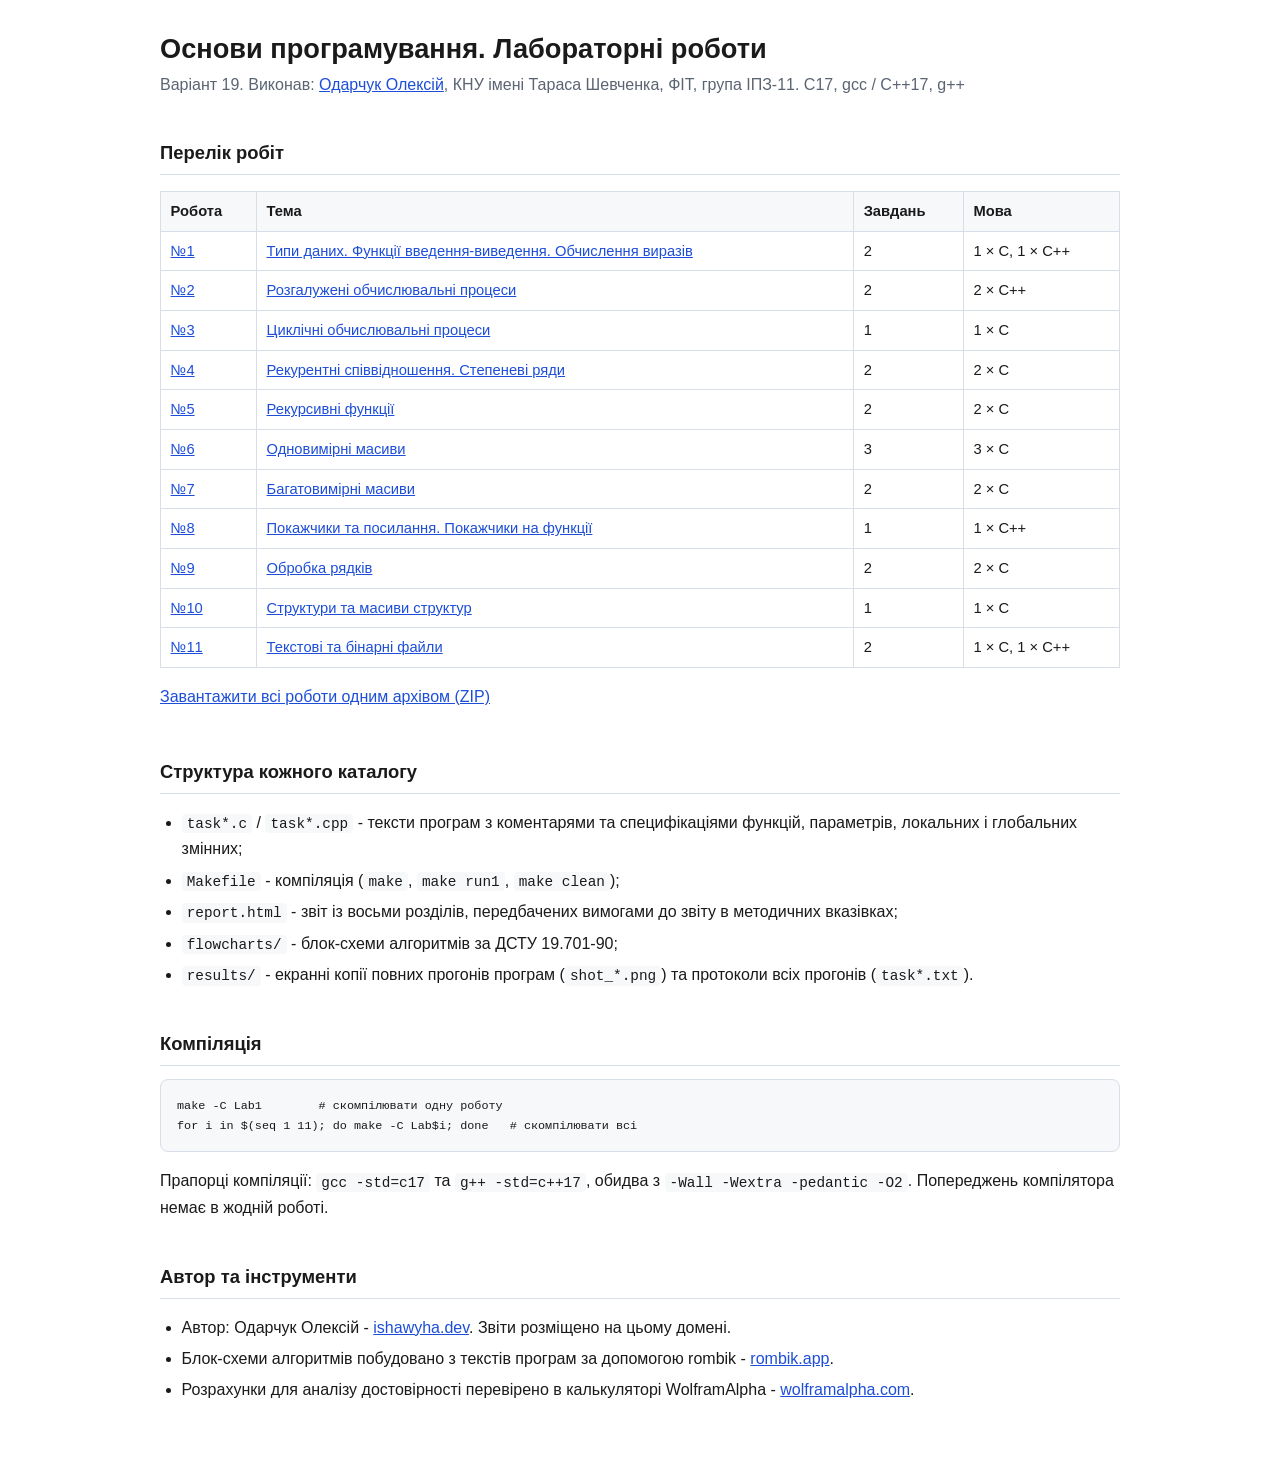
==== index.html @ c1be0959 "Лабораторні роботи з основ програмування. Варіант 19" ====
<!doctype html>
<html lang="uk">
  <head>
    <meta charset="utf-8" />
    <meta name="viewport" content="width=device-width,initial-scale=1" />
    <title>Основи програмування - лабораторні роботи</title>
    <link rel="stylesheet" href="report.css" />
  </head>

  <body>
    <main>
      <h1>Основи програмування. Лабораторні роботи</h1>
      <p class="sub">
        Варіант 19. Виконав: <a href="https://ishawyha.dev">Одарчук Олексій</a>, КНУ імені Тараса
        Шевченка, ФІТ, група ІПЗ-11. C17, gcc / C++17, g++
      </p>

      <h2>Перелік робіт</h2>
      <table>
        <thead>
          <tr>
            <th>Робота</th>
            <th>Тема</th>
            <th>Завдань</th>
            <th>Мова</th>
          </tr>
        </thead>
        <tbody>
          <tr>
            <td><a href="Lab1/report.html">№1</a></td>
            <td>
              <a href="Lab1/report.html"
                >Типи даних. Функції введення-виведення. Обчислення виразів</a
              >
            </td>
            <td>2</td>
            <td>1 × C, 1 × C++</td>
          </tr>
          <tr>
            <td><a href="Lab2/report.html">№2</a></td>
            <td><a href="Lab2/report.html">Розгалужені обчислювальні процеси</a></td>
            <td>2</td>
            <td>2 × C++</td>
          </tr>
          <tr>
            <td><a href="Lab3/report.html">№3</a></td>
            <td><a href="Lab3/report.html">Циклічні обчислювальні процеси</a></td>
            <td>1</td>
            <td>1 × C</td>
          </tr>
          <tr>
            <td><a href="Lab4/report.html">№4</a></td>
            <td><a href="Lab4/report.html">Рекурентні співвідношення. Степеневі ряди</a></td>
            <td>2</td>
            <td>2 × C</td>
          </tr>
          <tr>
            <td><a href="Lab5/report.html">№5</a></td>
            <td><a href="Lab5/report.html">Рекурсивні функції</a></td>
            <td>2</td>
            <td>2 × C</td>
          </tr>
          <tr>
            <td><a href="Lab6/report.html">№6</a></td>
            <td><a href="Lab6/report.html">Одновимірні масиви</a></td>
            <td>3</td>
            <td>3 × C</td>
          </tr>
          <tr>
            <td><a href="Lab7/report.html">№7</a></td>
            <td><a href="Lab7/report.html">Багатовимірні масиви</a></td>
            <td>2</td>
            <td>2 × C</td>
          </tr>
          <tr>
            <td><a href="Lab8/report.html">№8</a></td>
            <td><a href="Lab8/report.html">Покажчики та посилання. Покажчики на функції</a></td>
            <td>1</td>
            <td>1 × C++</td>
          </tr>
          <tr>
            <td><a href="Lab9/report.html">№9</a></td>
            <td><a href="Lab9/report.html">Обробка рядків</a></td>
            <td>2</td>
            <td>2 × C</td>
          </tr>
          <tr>
            <td><a href="Lab10/report.html">№10</a></td>
            <td><a href="Lab10/report.html">Структури та масиви структур</a></td>
            <td>1</td>
            <td>1 × C</td>
          </tr>
          <tr>
            <td><a href="Lab11/report.html">№11</a></td>
            <td><a href="Lab11/report.html">Текстові та бінарні файли</a></td>
            <td>2</td>
            <td>1 × C, 1 × C++</td>
          </tr>
        </tbody>
      </table>

      <p class="files">
        <a href="OP_Lab_Odarchuk_v19.zip">Завантажити всі роботи одним архівом (ZIP)</a>
      </p>

      <h2>Структура кожного каталогу</h2>
      <ul>
        <li>
          <code>task*.c</code> / <code>task*.cpp</code> - тексти програм з коментарями та
          специфікаціями функцій, параметрів, локальних і глобальних змінних;
        </li>
        <li>
          <code>Makefile</code> - компіляція (<code>make</code>, <code>make run1</code>,
          <code>make clean</code>);
        </li>
        <li>
          <code>report.html</code> - звіт із восьми розділів, передбачених вимогами до звіту в
          методичних вказівках;
        </li>
        <li><code>flowcharts/</code> - блок-схеми алгоритмів за ДСТУ 19.701-90;</li>
        <li>
          <code>results/</code> - екранні копії повних прогонів програм (<code>shot_*.png</code>) та
          протоколи всіх прогонів (<code>task*.txt</code>).
        </li>
      </ul>

      <h2>Компіляція</h2>
      <pre><code>make -C Lab1        # скомпілювати одну роботу
for i in $(seq 1 11); do make -C Lab$i; done   # скомпілювати всі</code></pre>
      <p>
        Прапорці компіляції: <code>gcc -std=c17</code> та <code>g++ -std=c++17</code>, обидва з
        <code>-Wall -Wextra -pedantic -O2</code>. Попереджень компілятора немає в жодній роботі.
      </p>

      <h2>Автор та інструменти</h2>
      <ul>
        <li>
          Автор: Одарчук Олексій - <a href="https://ishawyha.dev">ishawyha.dev</a>. Звіти розміщено
          на цьому домені.
        </li>
        <li>
          Блок-схеми алгоритмів побудовано з текстів програм за допомогою rombik -
          <a href="https://rombik.app">rombik.app</a>.
        </li>
        <li>
          Розрахунки для аналізу достовірності перевірено в калькуляторі WolframAlpha -
          <a href="https://www.wolframalpha.com">wolframalpha.com</a>.
        </li>
      </ul>
    </main>
  </body>
</html>
---- report.css ----
:root {
  --fg: #1a1a1a;
  --bg: #ffffff;
  --muted: #5b6472;
  --line: #d8dee7;
  --accent: #1d4ed8;
  --code: #f6f8fa;
}

* {
  box-sizing: border-box;
}

body {
  margin: 0;
  padding: 2rem 1.25rem 4rem;
  font:
    16px/1.65 -apple-system,
    "Segoe UI",
    Roboto,
    sans-serif;
  color: var(--fg);
  background: var(--bg);
}

main {
  max-width: 60rem;
  margin: 0 auto;
}

a {
  color: var(--accent);
}

h1 {
  margin: 0 0 0.35rem;
  font-size: 1.7rem;
  line-height: 1.25;
}

h2 {
  margin: 2.5rem 0 0.75rem;
  padding-bottom: 0.35rem;
  font-size: 1.15rem;
  border-bottom: 1px solid var(--line);
}

h3 {
  margin: 1.75rem 0 0.5rem;
  font-size: 1rem;
}

.sub {
  margin: 0 0 1.5rem;
  color: var(--muted);
}

.muted {
  color: var(--muted);
}

ul,
ol {
  padding-left: 1.35rem;
}

li {
  margin: 0.3rem 0;
}

nav.toc {
  margin: 1.5rem 0;
  padding: 1rem 1.25rem;
  background: var(--code);
  border: 1px solid var(--line);
  border-radius: 8px;
}

nav.toc ul {
  margin: 0;
  padding: 0;
  list-style: none;
}

nav.toc li {
  margin: 0.2rem 0;
}

code {
  padding: 0.12em 0.35em;
  font-family: ui-monospace, SFMono-Regular, Consolas, monospace;
  font-size: 0.9em;
  background: var(--code);
  border-radius: 4px;
}

pre {
  padding: 1rem;
  overflow-x: auto;
  font-size: 0.82rem;
  line-height: 1.5;
  background: var(--code);
  border: 1px solid var(--line);
  border-radius: 8px;
}

pre code {
  padding: 0;
  background: none;
}

pre.formula {
  margin: 1rem 0;
  padding: 0.7rem 1rem;
  font-size: 0.92rem;
  white-space: pre-wrap;
  border: 1px solid var(--line);
  border-left: 3px solid var(--accent);
  border-radius: 0 6px 6px 0;
}

figure {
  margin: 1.25rem 0;
}

figure img {
  max-width: 100%;
  background: #ffffff;
  border: 1px solid var(--line);
  border-radius: 8px;
}

figcaption {
  margin-top: 0.5rem;
  font-size: 0.87rem;
  color: var(--muted);
  text-align: center;
}

table {
  width: 100%;
  margin: 1rem 0;
  font-size: 0.92rem;
  border-collapse: collapse;
}

th,
td {
  padding: 0.45rem 0.6rem;
  text-align: left;
  vertical-align: top;
  border: 1px solid var(--line);
}

th {
  font-weight: 600;
  background: var(--code);
}

.files a {
  display: inline-block;
  margin: 0 0.8rem 0.4rem 0;
}

footer {
  margin-top: 3rem;
  padding-top: 1rem;
  font-size: 0.87rem;
  color: var(--muted);
  border-top: 1px solid var(--line);
}

@media print {
  body {
    padding: 0;
  }

  nav.toc,
  .files {
    display: none;
  }

  h2 {
    page-break-after: avoid;
  }

  figure,
  table,
  pre {
    page-break-inside: avoid;
  }
}

.code .hll {
  background-color: #ffffcc;
}
.code {
  background: #ffffff;
}
.code .c {
  color: #177500;
}
.code .err {
  color: #000;
}
.code .k {
  color: #a90d91;
}
.code .l {
  color: #1c01ce;
}
.code .n {
  color: #000;
}
.code .o {
  color: #000;
}
.code .ch {
  color: #177500;
}
.code .cm {
  color: #177500;
}
.code .cp {
  color: #633820;
}
.code .cpf {
  color: #177500;
}
.code .c1 {
  color: #177500;
}
.code .cs {
  color: #177500;
}
.code .kc {
  color: #a90d91;
}
.code .kd {
  color: #a90d91;
}
.code .kn {
  color: #a90d91;
}
.code .kp {
  color: #a90d91;
}
.code .kr {
  color: #a90d91;
}
.code .kt {
  color: #a90d91;
}
.code .ld {
  color: #1c01ce;
}
.code .m {
  color: #1c01ce;
}
.code .s {
  color: #c41a16;
}
.code .na {
  color: #836c28;
}
.code .nb {
  color: #a90d91;
}
.code .nc {
  color: #3f6e75;
}
.code .no {
  color: #000;
}
.code .nd {
  color: #000;
}
.code .ni {
  color: #000;
}
.code .ne {
  color: #000;
}
.code .nf {
  color: #000;
}
.code .nl {
  color: #000;
}
.code .nn {
  color: #000;
}
.code .nx {
  color: #000;
}
.code .py {
  color: #000;
}
.code .nt {
  color: #000;
}
.code .nv {
  color: #000;
}
.code .ow {
  color: #000;
}
.code .mb {
  color: #1c01ce;
}
.code .mf {
  color: #1c01ce;
}
.code .mh {
  color: #1c01ce;
}
.code .mi {
  color: #1c01ce;
}
.code .mo {
  color: #1c01ce;
}
.code .sa {
  color: #c41a16;
}
.code .sb {
  color: #c41a16;
}
.code .sc {
  color: #2300ce;
}
.code .dl {
  color: #c41a16;
}
.code .sd {
  color: #c41a16;
}
.code .s2 {
  color: #c41a16;
}
.code .se {
  color: #c41a16;
}
.code .sh {
  color: #c41a16;
}
.code .si {
  color: #c41a16;
}
.code .sx {
  color: #c41a16;
}
.code .sr {
  color: #c41a16;
}
.code .s1 {
  color: #c41a16;
}
.code .ss {
  color: #c41a16;
}
.code .bp {
  color: #5b269a;
}
.code .fm {
  color: #000;
}
.code .vc {
  color: #000;
}
.code .vg {
  color: #000;
}
.code .vi {
  color: #000;
}
.code .vm {
  color: #000;
}
.code .il {
  color: #1c01ce;
}
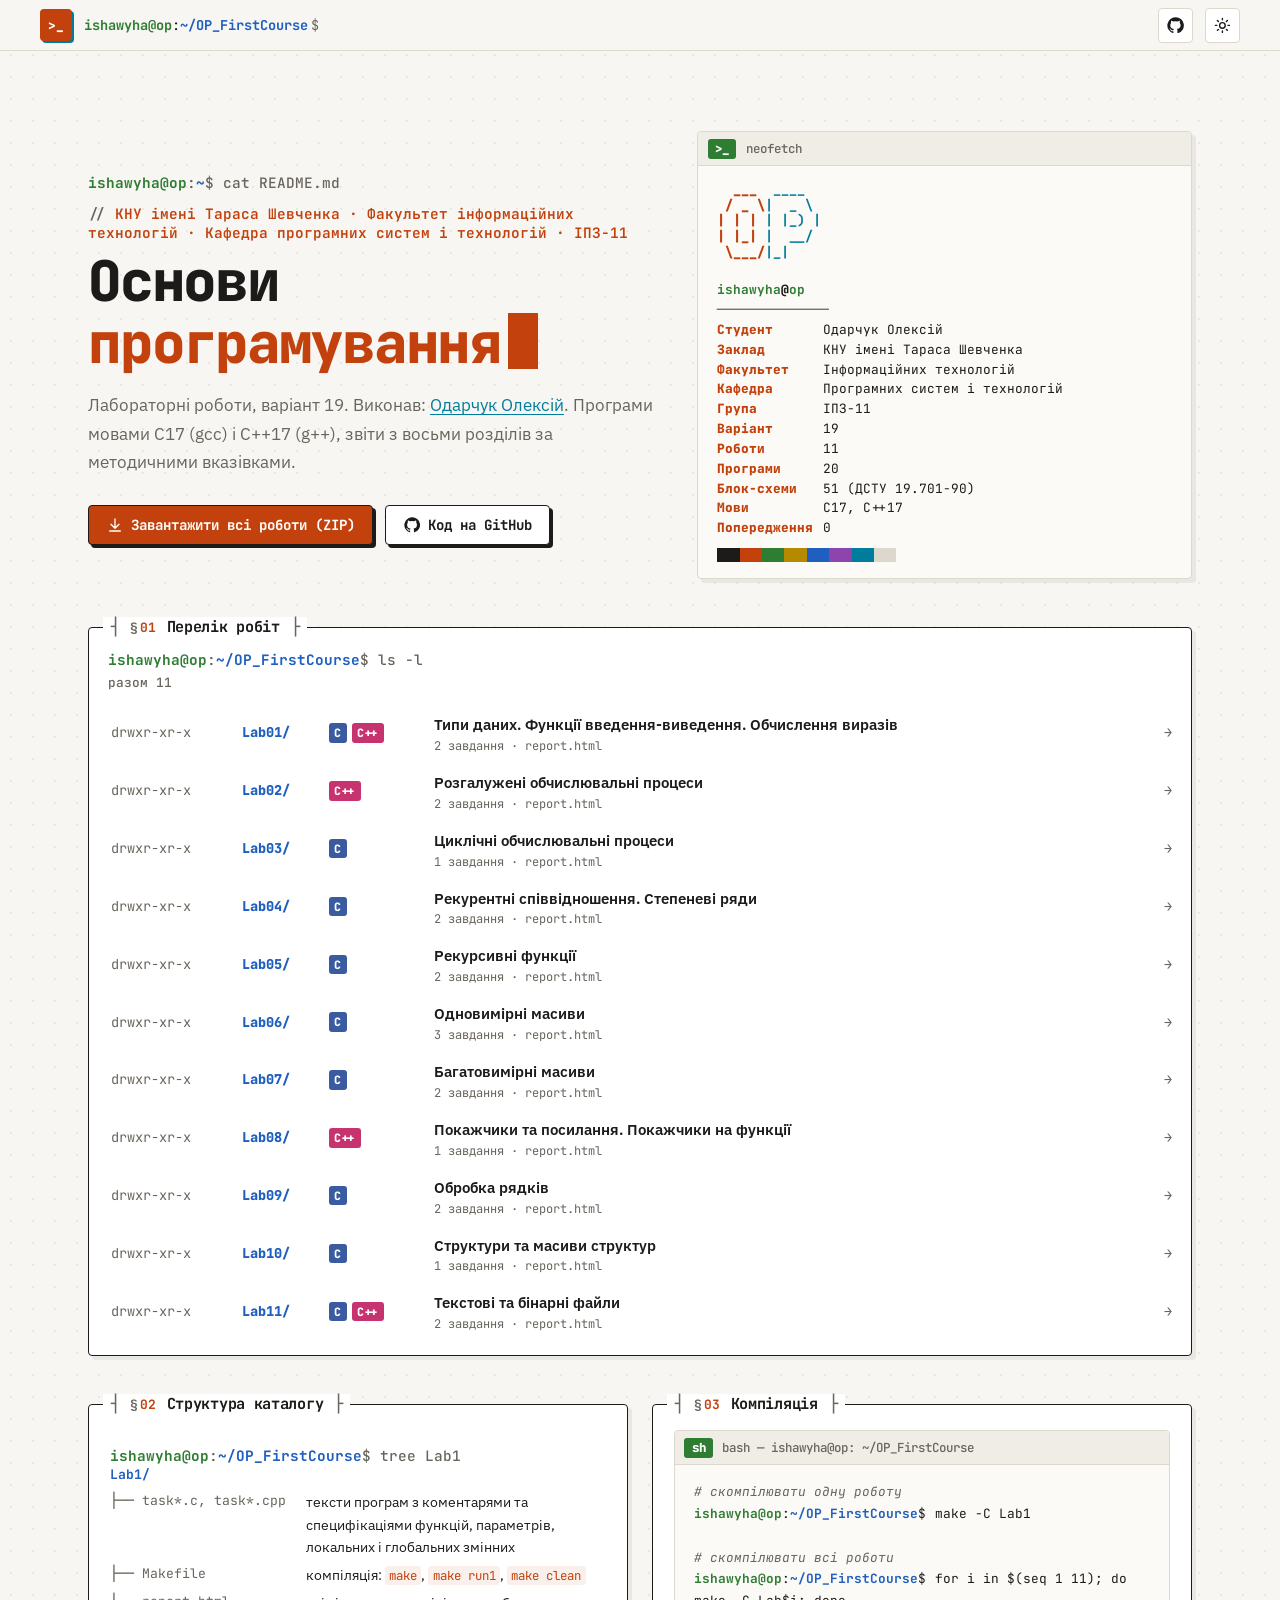
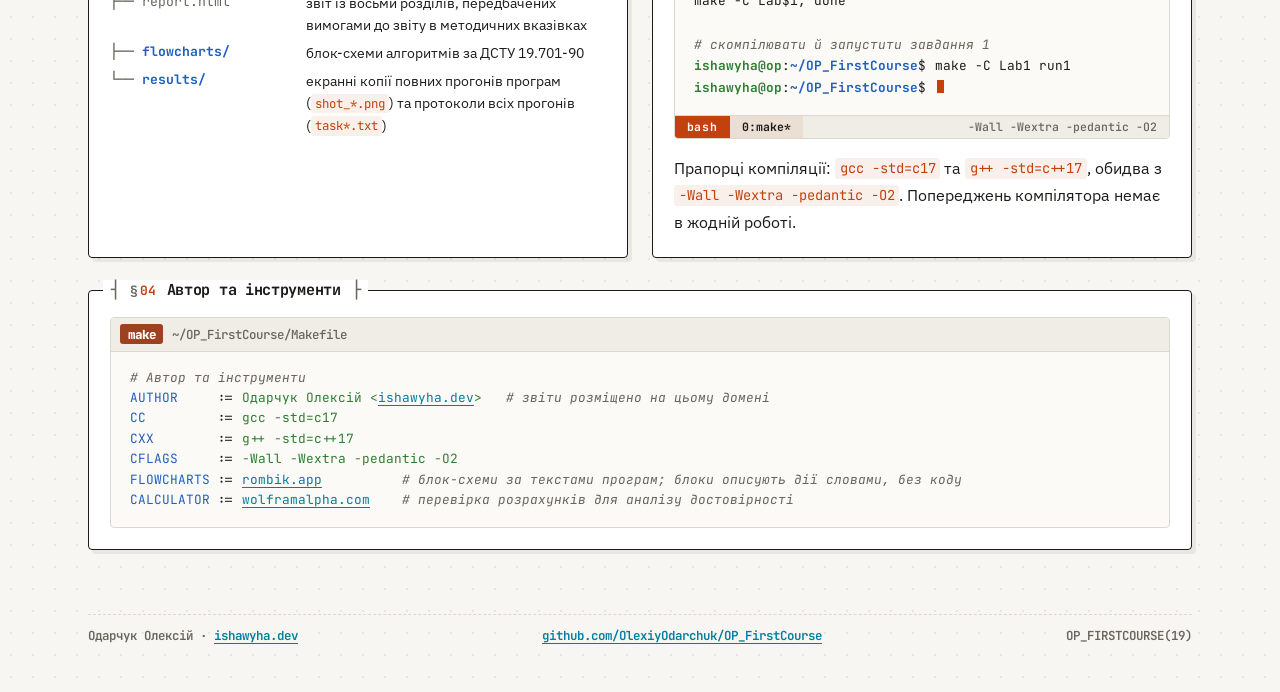
==== commit 3a1fc798: "Лабораторні роботи з основ програмування. Варіант 19" ====
--- a/index.html
+++ b/index.html
@@ -3,150 +3,706 @@
   <head>
     <meta charset="utf-8" />
     <meta name="viewport" content="width=device-width,initial-scale=1" />
+    <meta name="color-scheme" content="light" />
     <title>Основи програмування - лабораторні роботи</title>
+    <link
+      rel="icon"
+      href="data:image/svg+xml,%3Csvg xmlns='http://www.w3.org/2000/svg' viewBox='0 0 64 64'%3E%3Cdefs%3E%3ClinearGradient id='g' x1='0' y1='0' x2='1' y2='1'%3E%3Cstop offset='0' stop-color='%235b3df5'/%3E%3Cstop offset='1' stop-color='%230b9e8f'/%3E%3C/linearGradient%3E%3C/defs%3E%3Crect width='64' height='64' rx='16' fill='url(%23g)'/%3E%3Ctext x='32' y='41' font-family='monospace' font-size='24' font-weight='700' fill='white' text-anchor='middle'%3EC++%3C/text%3E%3C/svg%3E"
+    />
+    <link rel="preconnect" href="https://fonts.googleapis.com" />
+    <link rel="preconnect" href="https://fonts.gstatic.com" crossorigin />
+    <link
+      rel="stylesheet"
+      href="https://fonts.googleapis.com/css2?family=IBM+Plex+Sans:wght@400;500;600;700&amp;family=JetBrains+Mono:wght@400;500;600;700;800&amp;display=swap"
+    />
     <link rel="stylesheet" href="report.css" />
+    <script>
+      // Поведінка сторінок: тема, вкладки завдань, перелік функцій, збільшення
+      // рисунків, рядок стану, клавіші як у vim. Без сторонніх бібліотек.
+      (function () {
+        var root = document.documentElement;
+        var KEY = "op-theme";
+        try {
+          var saved = localStorage.getItem(KEY);
+          if (saved === "light" || saved === "dark") root.dataset.theme = saved;
+        } catch (e) {}
+
+        //типова тема світла; темна вмикається лише кнопкою
+        function isDark() {
+          return root.dataset.theme === "dark";
+        }
+
+        function switchTheme() {
+          var next = isDark() ? "light" : "dark";
+          root.dataset.theme = next;
+          try {
+            localStorage.setItem(KEY, next);
+          } catch (e) {}
+        }
+
+        function $all(sel, from) {
+          return Array.prototype.slice.call((from || document).querySelectorAll(sel));
+        }
+
+        document.addEventListener("DOMContentLoaded", function () {
+          var toggle = document.querySelector(".theme-toggle");
+          if (toggle) toggle.addEventListener("click", switchTheme);
+
+          // ---------- вкладки завдань: перемикаються разом у коді й прогонах ----------
+          var tabGroups = $all(".tabs");
+          function selectTask(n) {
+            tabGroups.forEach(function (group) {
+              var has = group.querySelector('[role="tab"][data-task="' + n + '"]');
+              if (!has) return;
+              $all('[role="tab"]', group).forEach(function (t) {
+                t.setAttribute("aria-selected", t.dataset.task === String(n) ? "true" : "false");
+              });
+              $all(".tabpanel", group).forEach(function (panel) {
+                panel.hidden = panel.dataset.task !== String(n);
+              });
+            });
+          }
+          if (tabGroups.length) {
+            var first = tabGroups[0].querySelector('[role="tab"]');
+            selectTask(first.dataset.task);
+            $all('.tabs [role="tab"]').forEach(function (t) {
+              t.addEventListener("click", function () {
+                selectTask(t.dataset.task);
+              });
+            });
+          }
+          function selectTabIndex(i) {
+            var tabs = tabGroups.length ? $all('[role="tab"]', tabGroups[0]) : [];
+            if (tabs[i]) selectTask(tabs[i].dataset.task);
+          }
+
+          // ---------- перелік функцій: перехід до рядка у вікні коду ----------
+          $all(".tags button[data-line]").forEach(function (btn) {
+            btn.addEventListener("click", function () {
+              var block = btn.closest(".codeblock");
+              var view = block.querySelector(".codeview");
+              var gutter = block.querySelector(".gutter");
+              var style = getComputedStyle(gutter);
+              var lh = parseFloat(style.lineHeight);
+              var top = parseFloat(style.paddingTop) + (Number(btn.dataset.line) - 1) * lh;
+              var mark = view.querySelector(".linehl");
+              if (!mark) {
+                mark = document.createElement("div");
+                mark.className = "linehl";
+                view.appendChild(mark);
+              }
+              mark.style.top = top + "px";
+              mark.style.height = lh + "px";
+              mark.classList.remove("flash");
+              void mark.offsetWidth;
+              mark.classList.add("flash");
+              view.scrollTo({ top: Math.max(0, top - 3 * lh), behavior: "smooth" });
+              block.scrollIntoView({ block: "nearest", behavior: "smooth" });
+            });
+          });
+
+          // ---------- протоколи ----------
+          // (розгортання робить сам елемент details)
+
+          // ---------- посилання на розділи ----------
+          $all("a.anchor").forEach(function (a) {
+            a.addEventListener("click", function () {
+              var url = location.href.split("#")[0] + a.hash;
+              if (navigator.clipboard) navigator.clipboard.writeText(url).catch(function () {});
+              a.classList.add("copied");
+              setTimeout(function () {
+                a.classList.remove("copied");
+              }, 1200);
+            });
+          });
+
+          // ---------- копіювання коду ----------
+          $all(".codeblock .copy").forEach(function (btn) {
+            btn.addEventListener("click", function () {
+              var text = btn.closest(".codeblock").querySelector("pre.src").innerText;
+              navigator.clipboard.writeText(text).then(function () {
+                btn.textContent = "Скопійовано";
+                setTimeout(function () {
+                  btn.textContent = "Копіювати";
+                }, 1600);
+              });
+            });
+          });
+
+          // ---------- друк ----------
+          $all(".print").forEach(function (b) {
+            b.addEventListener("click", function () {
+              window.print();
+            });
+          });
+
+          // ---------- збільшення рисунка: масштаб колесом, перетягування ----------
+          var box = document.createElement("div");
+          box.className = "lightbox";
+          box.hidden = true;
+          box.innerHTML =
+            '<div class="lb-bar"><span class="lb-name"></span>' +
+            '<button type="button" class="btn-sm" data-z="in">+</button>' +
+            '<button type="button" class="btn-sm" data-z="out">−</button>' +
+            '<button type="button" class="btn-sm" data-z="width">По ширині</button>' +
+            '<button type="button" class="btn-sm" data-z="whole">Цілком</button>' +
+            '<button type="button" class="btn-sm" data-z="one">1:1</button>' +
+            '<button type="button" class="btn-sm" data-z="close">Закрити</button></div>' +
+            '<div class="lb-stage"><img alt=""></div>';
+          document.body.appendChild(box);
+          var stage = box.querySelector(".lb-stage");
+          var big = box.querySelector("img");
+          var label = box.querySelector(".lb-name");
+          var view = { s: 1, x: 0, y: 0 };
+          function apply() {
+            big.style.transform =
+              "translate(" + view.x + "px," + view.y + "px) scale(" + view.s + ")";
+            label.textContent = Math.round(view.s * 100) + "%  " + (big.alt || "");
+          }
+          //whole = false: за шириною (текст високої схеми лишається читабельним);
+          //whole = true: схема вміщується цілком
+          function fit(whole) {
+            var w = stage.clientWidth - 32;
+            var h = stage.clientHeight - 32;
+            var nw = big.naturalWidth || 1;
+            var nh = big.naturalHeight || 1;
+            view.s = whole ? Math.min(1, w / nw, h / nh) : Math.min(1, w / nw);
+            view.x = (stage.clientWidth - nw * view.s) / 2;
+            view.y = Math.max(16, (stage.clientHeight - nh * view.s) / 2);
+            apply();
+          }
+          function zoomAt(factor, cx, cy) {
+            var s = Math.min(8, Math.max(0.05, view.s * factor));
+            view.x = cx - ((cx - view.x) * s) / view.s;
+            view.y = cy - ((cy - view.y) * s) / view.s;
+            view.s = s;
+            apply();
+          }
+          function openBox(img) {
+            big.src = img.currentSrc || img.src;
+            big.alt = img.alt;
+            box.hidden = false;
+            document.body.classList.add("noscroll");
+            if (big.complete && big.naturalWidth) fit(false);
+            else
+              big.onload = function () {
+                fit(false);
+              };
+          }
+          function closeBox() {
+            box.hidden = true;
+            document.body.classList.remove("noscroll");
+          }
+          $all("figure img").forEach(function (img) {
+            img.addEventListener("click", function () {
+              openBox(img);
+            });
+          });
+          box.querySelector(".lb-bar").addEventListener("click", function (e) {
+            var z = e.target.dataset && e.target.dataset.z;
+            var cx = stage.clientWidth / 2;
+            var cy = stage.clientHeight / 2;
+            if (z === "in") zoomAt(1.25, cx, cy);
+            else if (z === "out") zoomAt(0.8, cx, cy);
+            else if (z === "width") fit(false);
+            else if (z === "whole") fit(true);
+            else if (z === "one") zoomAt(1 / view.s, cx, cy);
+            else if (z === "close") closeBox();
+          });
+          stage.addEventListener(
+            "wheel",
+            function (e) {
+              e.preventDefault();
+              var r = stage.getBoundingClientRect();
+              //колесо миші та жест щипка змінюють масштаб, дотик двома пальцями гортає
+              var zoom = e.ctrlKey || e.metaKey || (e.deltaX === 0 && Math.abs(e.deltaY) >= 50);
+              if (zoom) {
+                zoomAt(e.deltaY < 0 ? 1.15 : 0.87, e.clientX - r.left, e.clientY - r.top);
+              } else {
+                view.x -= e.deltaX;
+                view.y -= e.deltaY;
+                apply();
+              }
+            },
+            { passive: false },
+          );
+          var drag = null;
+          stage.addEventListener("pointerdown", function (e) {
+            drag = { x: e.clientX, y: e.clientY, vx: view.x, vy: view.y, moved: false };
+            stage.setPointerCapture(e.pointerId);
+          });
+          stage.addEventListener("pointermove", function (e) {
+            if (!drag) return;
+            var dx = e.clientX - drag.x;
+            var dy = e.clientY - drag.y;
+            if (Math.abs(dx) + Math.abs(dy) > 3) drag.moved = true;
+            view.x = drag.vx + dx;
+            view.y = drag.vy + dy;
+            apply();
+          });
+          stage.addEventListener("pointerup", function (e) {
+            if (drag && !drag.moved && e.target === stage) closeBox();
+            drag = null;
+          });
+
+          // ---------- довідка про клавіші ----------
+          var help = document.querySelector(".helpbox");
+          function toggleHelp(show) {
+            if (!help) return;
+            help.hidden = show === undefined ? !help.hidden : !show;
+          }
+          if (help) {
+            help.addEventListener("click", function (e) {
+              if (e.target === help || e.target.classList.contains("close")) toggleHelp(false);
+            });
+          }
+
+          // ---------- рядок стану та активний пункт змісту ----------
+          var sections = $all("main section[id]");
+          var links = $all(".toc a");
+          var bar = document.querySelector(".progress span");
+          var vim = document.querySelector(".vimbar");
+          function current() {
+            var y = window.scrollY + window.innerHeight * 0.25;
+            var cur = sections[0];
+            sections.forEach(function (s) {
+              if (s.offsetTop <= y) cur = s;
+            });
+            return cur;
+          }
+          function update() {
+            var max = root.scrollHeight - root.clientHeight;
+            var part = max > 0 ? Math.min(1, root.scrollTop / max) : 0;
+            if (bar) bar.style.transform = "scaleX(" + part + ")";
+            var cur = current();
+            if (cur) {
+              links.forEach(function (a) {
+                a.classList.toggle("active", a.hash === "#" + cur.id);
+              });
+            }
+            if (vim) {
+              vim.querySelector(".pos").textContent =
+                part === 0 ? "Top" : part === 1 ? "Bot" : Math.round(part * 100) + "%";
+              if (cur && cur.dataset.title)
+                vim.querySelector(".where").textContent = cur.dataset.title;
+            }
+          }
+          window.addEventListener("scroll", update, { passive: true });
+          window.addEventListener("resize", update);
+          update();
+
+          function jump(dir) {
+            if (!sections.length) return;
+            var cur = current();
+            var i = sections.indexOf(cur);
+            var target = sections[Math.min(sections.length - 1, Math.max(0, i + dir))];
+            if (dir < 0 && window.scrollY > cur.offsetTop + 10) target = cur;
+            //зі вступу сторінки перший крок веде до першого розділу
+            if (dir > 0 && window.scrollY + 10 < sections[0].offsetTop) target = sections[0];
+            target.scrollIntoView({ behavior: "smooth" });
+          }
+
+          // ---------- клавіші ----------
+          var lastG = 0;
+          document.addEventListener("keydown", function (e) {
+            var tag = (e.target.tagName || "").toLowerCase();
+            if (e.ctrlKey || e.metaKey || e.altKey) return;
+            if (tag === "input" || tag === "textarea" || tag === "select") return;
+            var code = e.code;
+            if (code === "Escape") {
+              if (!box.hidden) closeBox();
+              toggleHelp(false);
+              return;
+            }
+            if (!box.hidden) {
+              if (code === "Equal" || code === "NumpadAdd")
+                zoomAt(1.25, stage.clientWidth / 2, stage.clientHeight / 2);
+              if (code === "Minus" || code === "NumpadSubtract")
+                zoomAt(0.8, stage.clientWidth / 2, stage.clientHeight / 2);
+              if (code === "Digit0") fit(true);
+              return;
+            }
+            if ((code === "Slash" && e.shiftKey) || e.key === "?") {
+              toggleHelp();
+            } else if (code === "KeyT") {
+              switchTheme();
+            } else if (code === "KeyJ") {
+              jump(1);
+            } else if (code === "KeyK") {
+              jump(-1);
+            } else if (code === "KeyP") {
+              window.print();
+            } else if (code === "KeyG" && e.shiftKey) {
+              window.scrollTo({ top: root.scrollHeight, behavior: "smooth" });
+            } else if (code === "KeyG") {
+              var now = Date.now();
+              if (now - lastG < 500) window.scrollTo({ top: 0, behavior: "smooth" });
+              lastG = now;
+            } else if (code === "BracketLeft" || code === "BracketRight") {
+              var link = document.querySelector(
+                code === "BracketLeft" ? 'a[rel="prev"]' : 'a[rel="next"]',
+              );
+              if (link) location.href = link.href;
+            } else if (/^Digit[1-9]$/.test(code)) {
+              selectTabIndex(Number(code.slice(5)) - 1);
+            } else {
+              return;
+            }
+            e.preventDefault();
+          });
+        });
+      })();
+    </script>
   </head>
 
   <body>
-    <main>
-      <h1>Основи програмування. Лабораторні роботи</h1>
-      <p class="sub">
-        Варіант 19. Виконав: <a href="https://ishawyha.dev">Одарчук Олексій</a>, КНУ імені Тараса
-        Шевченка, ФІТ, група ІПЗ-11. C17, gcc / C++17, g++
-      </p>
-
-      <h2>Перелік робіт</h2>
-      <table>
-        <thead>
-          <tr>
-            <th>Робота</th>
-            <th>Тема</th>
-            <th>Завдань</th>
-            <th>Мова</th>
-          </tr>
-        </thead>
-        <tbody>
-          <tr>
-            <td><a href="Lab1/report.html">№1</a></td>
-            <td>
+    <div class="progress"><span></span></div>
+    <header class="topbar">
+      <a class="brand" href="index.html" aria-label="На головну"><span class="logo">&gt;_</span></a>
+      <nav class="crumbs" aria-label="Шлях">
+        <span class="host">ishawyha@op</span>:<a href="index.html">~/OP_FirstCourse</a
+        ><span class="ps">$</span>
+      </nav>
+      <span class="spacer"></span>
+      <a
+        class="icon-btn"
+        href="https://github.com/OlexiyOdarchuk/OP_FirstCourse"
+        title="Код на GitHub"
+        aria-label="Код на GitHub"
+        ><svg viewBox="0 0 24 24" fill="currentColor" aria-hidden="true">
+          <path
+            d="M12 .5a11.5 11.5 0 0 0-3.64 22.41c.58.1.79-.25.79-.56v-2c-3.2.7-3.88-1.37-3.88-1.37-.52-1.33-1.28-1.69-1.28-1.69-1.05-.72.08-.7.08-.7 1.16.08 1.77 1.19 1.77 1.19 1.03 1.77 2.7 1.26 3.36.96.1-.75.4-1.26.73-1.55-2.55-.29-5.24-1.28-5.24-5.68 0-1.25.45-2.28 1.19-3.08-.12-.29-.52-1.46.11-3.05 0 0 .97-.31 3.17 1.18a11 11 0 0 1 5.77 0c2.2-1.49 3.17-1.18 3.17-1.18.63 1.59.23 2.76.11 3.05.74.8 1.19 1.83 1.19 3.08 0 4.41-2.69 5.39-5.25 5.67.41.36.78 1.06.78 2.14v3.17c0 .31.21.67.8.56A11.5 11.5 0 0 0 12 .5z"
+          /></svg
+      ></a>
+      <button
+        class="icon-btn theme-toggle"
+        type="button"
+        title="Змінити тему (T)"
+        aria-label="Змінити тему"
+      >
+        <svg
+          class="sun"
+          viewBox="0 0 24 24"
+          fill="none"
+          stroke="currentColor"
+          stroke-width="2"
+          stroke-linecap="round"
+          aria-hidden="true"
+        >
+          <circle cx="12" cy="12" r="4" />
+          <path
+            d="M12 2v2M12 20v2M4.9 4.9l1.4 1.4M17.7 17.7l1.4 1.4M2 12h2M20 12h2M4.9 19.1l1.4-1.4M17.7 6.3l1.4-1.4"
+          /></svg
+        ><svg
+          class="moon"
+          viewBox="0 0 24 24"
+          fill="none"
+          stroke="currentColor"
+          stroke-width="2"
+          stroke-linecap="round"
+          stroke-linejoin="round"
+          aria-hidden="true"
+        >
+          <path d="M21 12.8A9 9 0 1 1 11.2 3a7 7 0 0 0 9.8 9.8z" />
+        </svg>
+      </button>
+    </header>
+
+    <div class="wrap">
+      <main>
+        <header class="hero hero-grid">
+          <div>
+            <p class="prompt">
+              <span class="pu">ishawyha@op</span>:<span class="pd">~</span
+              ><span class="ps">$</span> cat README.md
+            </p>
+            <p class="eyebrow">
+              КНУ імені Тараса Шевченка · Факультет інформаційних технологій · Кафедра програмних
+              систем і технологій · ІПЗ-11
+            </p>
+            <h1>Основи <span class="hl">програмування</span><span class="cursor"></span></h1>
+            <p class="sub">
+              Лабораторні роботи, варіант 19. Виконав:
+              <a href="https://ishawyha.dev">Одарчук Олексій</a>. Програми мовами C17 (gcc) і C++17
+              (g++), звіти з восьми розділів за методичними вказівками.
+            </p>
+            <div class="actions">
+              <a class="btn primary" href="OP_Lab_Odarchuk_v19.zip" download
+                ><svg
+                  viewBox="0 0 24 24"
+                  fill="none"
+                  stroke="currentColor"
+                  stroke-width="2"
+                  stroke-linecap="round"
+                  stroke-linejoin="round"
+                  aria-hidden="true"
+                >
+                  <path d="M12 3v12M6 11l6 6 6-6M4 21h16" /></svg
+                >Завантажити всі роботи (ZIP)</a
+              >
+              <a class="btn" href="https://github.com/OlexiyOdarchuk/OP_FirstCourse"
+                ><svg viewBox="0 0 24 24" fill="currentColor" aria-hidden="true">
+                  <path
+                    d="M12 .5a11.5 11.5 0 0 0-3.64 22.41c.58.1.79-.25.79-.56v-2c-3.2.7-3.88-1.37-3.88-1.37-.52-1.33-1.28-1.69-1.28-1.69-1.05-.72.08-.7.08-.7 1.16.08 1.77 1.19 1.77 1.19 1.03 1.77 2.7 1.26 3.36.96.1-.75.4-1.26.73-1.55-2.55-.29-5.24-1.28-5.24-5.68 0-1.25.45-2.28 1.19-3.08-.12-.29-.52-1.46.11-3.05 0 0 .97-.31 3.17 1.18a11 11 0 0 1 5.77 0c2.2-1.49 3.17-1.18 3.17-1.18.63 1.59.23 2.76.11 3.05.74.8 1.19 1.83 1.19 3.08 0 4.41-2.69 5.39-5.25 5.67.41.36.78 1.06.78 2.14v3.17c0 .31.21.67.8.56A11.5 11.5 0 0 0 12 .5z"
+                  /></svg
+                >Код на GitHub</a
+              >
+            </div>
+          </div>
+
+          <div class="window">
+            <div class="codebar">
+              <span class="lang lang-sh">&gt;_</span><span class="path">neofetch</span>
+            </div>
+            <div class="body fetch">
+              <pre class="art" aria-hidden="true">  ___  <b>____</b>
+ / _ \<b>|  _ \</b>
+| | | <b>| |_) |</b>
+| |_| <b>|  __/</b>
+ \___/<b>|_|</b></pre>
+              <div class="kv">
+                <span class="who"><span class="pu">ishawyha</span>@<span class="pu">op</span></span>
+                <span class="rule">──────────────</span>
+                <span class="k">Студент</span><span class="v">Одарчук Олексій</span>
+                <span class="k">Заклад</span><span class="v">КНУ імені Тараса Шевченка</span>
+                <span class="k">Факультет</span><span class="v">Інформаційних технологій</span>
+                <span class="k">Кафедра</span><span class="v">Програмних систем і технологій</span>
+                <span class="k">Група</span><span class="v">ІПЗ-11</span>
+                <span class="k">Варіант</span><span class="v">19</span> <span class="k">Роботи</span
+                ><span class="v">11</span> <span class="k">Програми</span><span class="v">20</span>
+                <span class="k">Блок-схеми</span><span class="v">51 (ДСТУ 19.701-90)</span>
+                <span class="k">Мови</span><span class="v">C17, C++17</span>
+                <span class="k">Попередження</span><span class="v">0</span>
+                <span class="colors" aria-hidden="true"
+                  ><i style="background: #1c1b1a"></i><i style="background: #c2410c"></i
+                  ><i style="background: #2f7d32"></i><i style="background: #b58900"></i
+                  ><i style="background: #1f5fbf"></i><i style="background: #8e44ad"></i
+                  ><i style="background: #007d9c"></i><i style="background: #dcd8cd"></i
+                ></span>
+              </div>
+            </div>
+          </div>
+        </header>
+
+        <section id="labs" class="tui labs">
+          <h2><span class="num">01</span>Перелік робіт</h2>
+          <p class="prompt">
+            <span class="pu">ishawyha@op</span>:<span class="pd">~/OP_FirstCourse</span
+            ><span class="ps">$</span> ls -l
+          </p>
+          <p class="prompt total">разом 11</p>
+          <ul class="ls">
+            <li>
               <a href="Lab1/report.html"
-                >Типи даних. Функції введення-виведення. Обчислення виразів</a
-              >
-            </td>
-            <td>2</td>
-            <td>1 × C, 1 × C++</td>
-          </tr>
-          <tr>
-            <td><a href="Lab2/report.html">№2</a></td>
-            <td><a href="Lab2/report.html">Розгалужені обчислювальні процеси</a></td>
-            <td>2</td>
-            <td>2 × C++</td>
-          </tr>
-          <tr>
-            <td><a href="Lab3/report.html">№3</a></td>
-            <td><a href="Lab3/report.html">Циклічні обчислювальні процеси</a></td>
-            <td>1</td>
-            <td>1 × C</td>
-          </tr>
-          <tr>
-            <td><a href="Lab4/report.html">№4</a></td>
-            <td><a href="Lab4/report.html">Рекурентні співвідношення. Степеневі ряди</a></td>
-            <td>2</td>
-            <td>2 × C</td>
-          </tr>
-          <tr>
-            <td><a href="Lab5/report.html">№5</a></td>
-            <td><a href="Lab5/report.html">Рекурсивні функції</a></td>
-            <td>2</td>
-            <td>2 × C</td>
-          </tr>
-          <tr>
-            <td><a href="Lab6/report.html">№6</a></td>
-            <td><a href="Lab6/report.html">Одновимірні масиви</a></td>
-            <td>3</td>
-            <td>3 × C</td>
-          </tr>
-          <tr>
-            <td><a href="Lab7/report.html">№7</a></td>
-            <td><a href="Lab7/report.html">Багатовимірні масиви</a></td>
-            <td>2</td>
-            <td>2 × C</td>
-          </tr>
-          <tr>
-            <td><a href="Lab8/report.html">№8</a></td>
-            <td><a href="Lab8/report.html">Покажчики та посилання. Покажчики на функції</a></td>
-            <td>1</td>
-            <td>1 × C++</td>
-          </tr>
-          <tr>
-            <td><a href="Lab9/report.html">№9</a></td>
-            <td><a href="Lab9/report.html">Обробка рядків</a></td>
-            <td>2</td>
-            <td>2 × C</td>
-          </tr>
-          <tr>
-            <td><a href="Lab10/report.html">№10</a></td>
-            <td><a href="Lab10/report.html">Структури та масиви структур</a></td>
-            <td>1</td>
-            <td>1 × C</td>
-          </tr>
-          <tr>
-            <td><a href="Lab11/report.html">№11</a></td>
-            <td><a href="Lab11/report.html">Текстові та бінарні файли</a></td>
-            <td>2</td>
-            <td>1 × C, 1 × C++</td>
-          </tr>
-        </tbody>
-      </table>
-
-      <p class="files">
-        <a href="OP_Lab_Odarchuk_v19.zip">Завантажити всі роботи одним архівом (ZIP)</a>
-      </p>
-
-      <h2>Структура кожного каталогу</h2>
-      <ul>
-        <li>
-          <code>task*.c</code> / <code>task*.cpp</code> - тексти програм з коментарями та
-          специфікаціями функцій, параметрів, локальних і глобальних змінних;
-        </li>
-        <li>
-          <code>Makefile</code> - компіляція (<code>make</code>, <code>make run1</code>,
-          <code>make clean</code>);
-        </li>
-        <li>
-          <code>report.html</code> - звіт із восьми розділів, передбачених вимогами до звіту в
-          методичних вказівках;
-        </li>
-        <li><code>flowcharts/</code> - блок-схеми алгоритмів за ДСТУ 19.701-90;</li>
-        <li>
-          <code>results/</code> - екранні копії повних прогонів програм (<code>shot_*.png</code>) та
-          протоколи всіх прогонів (<code>task*.txt</code>).
-        </li>
-      </ul>
-
-      <h2>Компіляція</h2>
-      <pre><code>make -C Lab1        # скомпілювати одну роботу
-for i in $(seq 1 11); do make -C Lab$i; done   # скомпілювати всі</code></pre>
-      <p>
-        Прапорці компіляції: <code>gcc -std=c17</code> та <code>g++ -std=c++17</code>, обидва з
-        <code>-Wall -Wextra -pedantic -O2</code>. Попереджень компілятора немає в жодній роботі.
-      </p>
-
-      <h2>Автор та інструменти</h2>
-      <ul>
-        <li>
-          Автор: Одарчук Олексій - <a href="https://ishawyha.dev">ishawyha.dev</a>. Звіти розміщено
-          на цьому домені.
-        </li>
-        <li>
-          Блок-схеми алгоритмів побудовано з текстів програм за допомогою rombik -
-          <a href="https://rombik.app">rombik.app</a>.
-        </li>
-        <li>
-          Розрахунки для аналізу достовірності перевірено в калькуляторі WolframAlpha -
-          <a href="https://www.wolframalpha.com">wolframalpha.com</a>.
-        </li>
-      </ul>
-    </main>
+                ><span class="perm">drwxr-xr-x</span><span class="dir">Lab01/</span
+                ><span class="langs"
+                  ><span class="lang-c">C</span><span class="lang-cpp">C++</span></span
+                ><span class="title"
+                  >Типи даних. Функції введення-виведення. Обчислення виразів<small
+                    >2 завдання · report.html</small
+                  ></span
+                ><span class="arrow" aria-hidden="true">→</span></a
+              >
+            </li>
+            <li>
+              <a href="Lab2/report.html"
+                ><span class="perm">drwxr-xr-x</span><span class="dir">Lab02/</span
+                ><span class="langs"><span class="lang-cpp">C++</span></span
+                ><span class="title"
+                  >Розгалужені обчислювальні процеси<small>2 завдання · report.html</small></span
+                ><span class="arrow" aria-hidden="true">→</span></a
+              >
+            </li>
+            <li>
+              <a href="Lab3/report.html"
+                ><span class="perm">drwxr-xr-x</span><span class="dir">Lab03/</span
+                ><span class="langs"><span class="lang-c">C</span></span
+                ><span class="title"
+                  >Циклічні обчислювальні процеси<small>1 завдання · report.html</small></span
+                ><span class="arrow" aria-hidden="true">→</span></a
+              >
+            </li>
+            <li>
+              <a href="Lab4/report.html"
+                ><span class="perm">drwxr-xr-x</span><span class="dir">Lab04/</span
+                ><span class="langs"><span class="lang-c">C</span></span
+                ><span class="title"
+                  >Рекурентні співвідношення. Степеневі ряди<small
+                    >2 завдання · report.html</small
+                  ></span
+                ><span class="arrow" aria-hidden="true">→</span></a
+              >
+            </li>
+            <li>
+              <a href="Lab5/report.html"
+                ><span class="perm">drwxr-xr-x</span><span class="dir">Lab05/</span
+                ><span class="langs"><span class="lang-c">C</span></span
+                ><span class="title">Рекурсивні функції<small>2 завдання · report.html</small></span
+                ><span class="arrow" aria-hidden="true">→</span></a
+              >
+            </li>
+            <li>
+              <a href="Lab6/report.html"
+                ><span class="perm">drwxr-xr-x</span><span class="dir">Lab06/</span
+                ><span class="langs"><span class="lang-c">C</span></span
+                ><span class="title">Одновимірні масиви<small>3 завдання · report.html</small></span
+                ><span class="arrow" aria-hidden="true">→</span></a
+              >
+            </li>
+            <li>
+              <a href="Lab7/report.html"
+                ><span class="perm">drwxr-xr-x</span><span class="dir">Lab07/</span
+                ><span class="langs"><span class="lang-c">C</span></span
+                ><span class="title"
+                  >Багатовимірні масиви<small>2 завдання · report.html</small></span
+                ><span class="arrow" aria-hidden="true">→</span></a
+              >
+            </li>
+            <li>
+              <a href="Lab8/report.html"
+                ><span class="perm">drwxr-xr-x</span><span class="dir">Lab08/</span
+                ><span class="langs"><span class="lang-cpp">C++</span></span
+                ><span class="title"
+                  >Покажчики та посилання. Покажчики на функції<small
+                    >1 завдання · report.html</small
+                  ></span
+                ><span class="arrow" aria-hidden="true">→</span></a
+              >
+            </li>
+            <li>
+              <a href="Lab9/report.html"
+                ><span class="perm">drwxr-xr-x</span><span class="dir">Lab09/</span
+                ><span class="langs"><span class="lang-c">C</span></span
+                ><span class="title">Обробка рядків<small>2 завдання · report.html</small></span
+                ><span class="arrow" aria-hidden="true">→</span></a
+              >
+            </li>
+            <li>
+              <a href="Lab10/report.html"
+                ><span class="perm">drwxr-xr-x</span><span class="dir">Lab10/</span
+                ><span class="langs"><span class="lang-c">C</span></span
+                ><span class="title"
+                  >Структури та масиви структур<small>1 завдання · report.html</small></span
+                ><span class="arrow" aria-hidden="true">→</span></a
+              >
+            </li>
+            <li>
+              <a href="Lab11/report.html"
+                ><span class="perm">drwxr-xr-x</span><span class="dir">Lab11/</span
+                ><span class="langs"
+                  ><span class="lang-c">C</span><span class="lang-cpp">C++</span></span
+                ><span class="title"
+                  >Текстові та бінарні файли<small>2 завдання · report.html</small></span
+                ><span class="arrow" aria-hidden="true">→</span></a
+              >
+            </li>
+          </ul>
+        </section>
+
+        <div class="tui-grid">
+          <section class="tui">
+            <h2><span class="num">02</span>Структура каталогу</h2>
+            <p class="prompt">
+              <span class="pu">ishawyha@op</span>:<span class="pd">~/OP_FirstCourse</span
+              ><span class="ps">$</span> tree Lab1
+            </p>
+            <dl class="tree">
+              <dt><b>Lab1/</b></dt>
+              <dd></dd>
+              <dt>├── task*.c, task*.cpp</dt>
+              <dd>
+                тексти програм з коментарями та специфікаціями функцій, параметрів, локальних і
+                глобальних змінних
+              </dd>
+              <dt>├── Makefile</dt>
+              <dd>
+                компіляція: <code>make</code>, <code>make run1</code>, <code>make clean</code>
+              </dd>
+              <dt>├── report.html</dt>
+              <dd>
+                звіт із восьми розділів, передбачених вимогами до звіту в методичних вказівках
+              </dd>
+              <dt>├── <b>flowcharts/</b></dt>
+              <dd>блок-схеми алгоритмів за ДСТУ 19.701-90</dd>
+              <dt>└── <b>results/</b></dt>
+              <dd>
+                екранні копії повних прогонів програм (<code>shot_*.png</code>) та протоколи всіх
+                прогонів (<code>task*.txt</code>)
+              </dd>
+            </dl>
+          </section>
+
+          <section class="tui">
+            <h2><span class="num">03</span>Компіляція</h2>
+            <div class="codeblock window term">
+              <div class="codebar">
+                <span class="lang lang-sh">sh</span
+                ><span class="path">bash — ishawyha@op: ~/OP_FirstCourse</span>
+              </div>
+              <pre><code><span class="cm"># скомпілювати одну роботу</span>
+<span class="pu">ishawyha@op</span>:<span class="pd">~/OP_FirstCourse</span><span class="ps">$</span> make -C Lab1
+
+<span class="cm"># скомпілювати всі роботи</span>
+<span class="pu">ishawyha@op</span>:<span class="pd">~/OP_FirstCourse</span><span class="ps">$</span> for i in $(seq 1 11); do make -C Lab$i; done
+
+<span class="cm"># скомпілювати й запустити завдання 1</span>
+<span class="pu">ishawyha@op</span>:<span class="pd">~/OP_FirstCourse</span><span class="ps">$</span> make -C Lab1 run1
+<span class="pu">ishawyha@op</span>:<span class="pd">~/OP_FirstCourse</span><span class="ps">$</span> <span class="cursor"></span></code></pre>
+              <div class="statusline">
+                <span class="mode">bash</span><span class="file">0:make*</span
+                ><span class="info">-Wall -Wextra -pedantic -O2</span>
+              </div>
+            </div>
+            <p>
+              Прапорці компіляції: <code>gcc -std=c17</code> та <code>g++ -std=c++17</code>, обидва
+              з <code>-Wall -Wextra -pedantic -O2</code>. Попереджень компілятора немає в жодній
+              роботі.
+            </p>
+          </section>
+
+          <section class="tui wide">
+            <h2><span class="num">04</span>Автор та інструменти</h2>
+            <div class="window">
+              <div class="codebar">
+                <span class="lang lang-make">make</span
+                ><span class="path">~/OP_FirstCourse/Makefile</span>
+              </div>
+              <pre class="toml"><code><span class="cm"># Автор та інструменти</span>
+<span class="key">AUTHOR</span>     := <span class="str">Одарчук Олексій &lt;<a href="https://ishawyha.dev">ishawyha.dev</a>&gt;</span>   <span class="cm"># звіти розміщено на цьому домені</span>
+<span class="key">CC</span>         := <span class="str">gcc -std=c17</span>
+<span class="key">CXX</span>        := <span class="str">g++ -std=c++17</span>
+<span class="key">CFLAGS</span>     := <span class="str">-Wall -Wextra -pedantic -O2</span>
+<span class="key">FLOWCHARTS</span> := <span class="str"><a href="https://rombik.app">rombik.app</a></span>          <span class="cm"># блок-схеми за текстами програм; блоки описують дії словами, без коду</span>
+<span class="key">CALCULATOR</span> := <span class="str"><a href="https://www.wolframalpha.com">wolframalpha.com</a></span>    <span class="cm"># перевірка розрахунків для аналізу достовірності</span></code></pre>
+            </div>
+          </section>
+        </div>
+
+        <footer>
+          <span>Одарчук Олексій · <a href="https://ishawyha.dev">ishawyha.dev</a></span>
+          <a href="https://github.com/OlexiyOdarchuk/OP_FirstCourse"
+            >github.com/OlexiyOdarchuk/OP_FirstCourse</a
+          >
+          <span>OP_FIRSTCOURSE(19)</span>
+        </footer>
+      </main>
+    </div>
+    <div class="helpbox" hidden>
+      <div class="window" role="dialog" aria-modal="true" aria-label="Клавіші">
+        <div class="codebar">
+          <span class="lang lang-sh">?</span><span class="path">:help клавіші</span
+          ><button class="btn-sm close" type="button">Закрити</button>
+        </div>
+        <div class="body keys">
+          <kbd>j / k</kbd><span>наступний / попередній розділ</span> <kbd>[ / ]</kbd
+          ><span>попередня / наступна робота</span> <kbd>1 … 3</kbd><span>вкладка завдання</span>
+          <kbd>gg / G</kbd><span>на початок / у кінець сторінки</span> <kbd>t</kbd
+          ><span>світла / темна тема</span> <kbd>+ / − / 0</kbd
+          ><span>масштаб збільшеного рисунка</span> <kbd>p</kbd
+          ><span>друк або збереження в PDF</span> <kbd>?</kbd><span>ця довідка</span> <kbd>Esc</kbd
+          ><span>закрити вікно</span>
+        </div>
+      </div>
+    </div>
   </body>
 </html>
--- a/report.css
+++ b/report.css
@@ -1,79 +1,454 @@
+/* Оформлення сайту зі звітами: спільне для зведеної сторінки й усіх звітів.
+   Стилістика термінала Linux і документації Rust/Go: моноширинні заголовки,
+   рамки як у консольних програмах, акценти кольорів Rust (помаранчевий)
+   і Go (бірюзовий). Світла тема за замовчуванням, темна вмикається кнопкою. */
+
 :root {
-  --fg: #1a1a1a;
-  --bg: #ffffff;
-  --muted: #5b6472;
-  --line: #d8dee7;
-  --accent: #1d4ed8;
-  --code: #f6f8fa;
+  --bg: #f7f6f2;
+  --surface: #ffffff;
+  --surface-2: #efede6;
+  --fg: #1c1b1a;
+  --muted: #69655d;
+  --line: #dcd8cd;
+  --accent: #c2410c;
+  --accent-2: #007d9c;
+  --ok: #2f7d32;
+  --dir: #1f5fbf;
+  --accent-soft: rgba(194, 65, 12, 0.08);
+  --code-bg: #fbfaf7;
+  --grid: rgba(28, 27, 26, 0.07);
+  --shadow: 4px 4px 0 rgba(28, 27, 26, 0.07);
+  --radius: 4px;
+  --font-body: "IBM Plex Sans", system-ui, -apple-system, "Segoe UI", Roboto, sans-serif;
+  --font-mono:
+    "JetBrains Mono", ui-monospace, SFMono-Regular, "DejaVu Sans Mono", Consolas, monospace;
+  color-scheme: light;
+  /* лігатури шрифту склеюють дужки з літерами ([C] схоже на [Є]) */
+  font-variant-ligatures: none;
+}
+
+:root[data-theme="dark"] {
+  --bg: #0e1013;
+  --surface: #14171b;
+  --surface-2: #1b1f25;
+  --fg: #e6e1d6;
+  --muted: #938d82;
+  --line: #2b3038;
+  --accent: #ff7a45;
+  --accent-2: #2fc7e8;
+  --ok: #8ae234;
+  --dir: #729fcf;
+  --accent-soft: rgba(255, 122, 69, 0.1);
+  --code-bg: #111418;
+  --grid: rgba(230, 225, 214, 0.05);
+  --shadow: 4px 4px 0 rgba(0, 0, 0, 0.45);
+  color-scheme: dark;
 }
 
 * {
   box-sizing: border-box;
 }
 
+html {
+  scroll-behavior: smooth;
+  scroll-padding-top: 4.5rem;
+}
+
 body {
   margin: 0;
-  padding: 2rem 1.25rem 4rem;
-  font:
-    16px/1.65 -apple-system,
-    "Segoe UI",
-    Roboto,
-    sans-serif;
+  font: 16px/1.7 var(--font-body);
   color: var(--fg);
-  background: var(--bg);
-}
-
-main {
-  max-width: 60rem;
+  background-color: var(--bg);
+  background-image: radial-gradient(var(--grid) 1px, transparent 1px);
+  background-size: 22px 22px;
+  -webkit-font-smoothing: antialiased;
+}
+
+body.noscroll {
+  overflow: hidden;
+}
+
+::selection {
+  background: var(--accent);
+  color: #fff;
+}
+
+a {
+  color: var(--accent-2);
+  text-decoration-thickness: 1px;
+  text-underline-offset: 3px;
+}
+
+a:hover {
+  color: var(--accent);
+}
+
+:focus-visible {
+  outline: 2px dashed var(--accent);
+  outline-offset: 3px;
+}
+
+/* ---------- верхня панель: рядок запрошення оболонки ---------- */
+
+.topbar {
+  position: sticky;
+  top: 0;
+  z-index: 20;
+  display: flex;
+  align-items: center;
+  gap: 0.75rem;
+  min-height: 3.2rem;
+  padding: 0.45rem clamp(1rem, 4vw, 2.5rem);
+  font-family: var(--font-mono);
+  background: color-mix(in srgb, var(--bg) 88%, transparent);
+  border-bottom: 1px solid var(--line);
+  -webkit-backdrop-filter: blur(10px);
+  backdrop-filter: blur(10px);
+}
+
+.brand {
+  display: inline-flex;
+  flex: none;
+  align-items: center;
+  gap: 0.55rem;
+  font-weight: 800;
+  color: var(--fg);
+  text-decoration: none;
+}
+
+.brand .logo {
+  display: grid;
+  place-items: center;
+  width: 2rem;
+  height: 2rem;
+  font: 800 0.8rem var(--font-mono);
+  color: #fff;
+  background: var(--accent);
+  border-radius: var(--radius);
+  box-shadow: 2px 2px 0 var(--accent-2);
+}
+
+.crumbs {
+  min-width: 0;
+  overflow: hidden;
+  font-size: 0.85rem;
+  white-space: nowrap;
+  text-overflow: ellipsis;
+}
+
+.crumbs .host {
+  font-weight: 700;
+  color: var(--ok);
+}
+
+.crumbs a {
+  font-weight: 700;
+  color: var(--dir);
+  text-decoration: none;
+}
+
+.crumbs a:hover {
+  text-decoration: underline;
+}
+
+.crumbs .ps {
+  margin-left: 0.2rem;
+  color: var(--muted);
+}
+
+.topbar .spacer {
+  flex: 1;
+}
+
+.icon-btn {
+  display: inline-grid;
+  flex: none;
+  place-items: center;
+  width: 2.2rem;
+  height: 2.2rem;
+  padding: 0;
+  color: var(--fg);
+  text-decoration: none;
+  background: var(--surface);
+  border: 1px solid var(--line);
+  border-radius: var(--radius);
+  cursor: pointer;
+}
+
+.icon-btn:hover {
+  color: var(--accent);
+  border-color: var(--accent);
+}
+
+.icon-btn svg {
+  width: 1.05rem;
+  height: 1.05rem;
+}
+
+.theme-toggle .moon {
+  display: none;
+}
+
+:root[data-theme="dark"] .theme-toggle .sun {
+  display: none;
+}
+
+:root[data-theme="dark"] .theme-toggle .moon {
+  display: block;
+}
+
+.progress {
+  position: fixed;
+  top: 0;
+  left: 0;
+  right: 0;
+  z-index: 30;
+  height: 3px;
+  pointer-events: none;
+}
+
+.progress span {
+  display: block;
+  height: 100%;
+  background: repeating-linear-gradient(90deg, var(--accent) 0 12px, transparent 12px 16px);
+  transform: scaleX(0);
+  transform-origin: 0 50%;
+}
+
+@media (max-width: 600px) {
+  .brand .brand-text,
+  .crumbs .host {
+    display: none;
+  }
+}
+
+/* ---------- загальна розмітка ---------- */
+
+.wrap {
+  max-width: 74rem;
   margin: 0 auto;
-}
-
-a {
+  padding: 0 clamp(1rem, 4vw, 2.5rem) 3rem;
+}
+
+.layout {
+  display: grid;
+  grid-template-columns: 16rem minmax(0, 1fr);
+  gap: 3rem;
+  align-items: start;
+}
+
+.layout > main {
+  min-width: 0;
+  max-width: 52rem;
+}
+
+@media (max-width: 960px) {
+  .layout {
+    grid-template-columns: minmax(0, 1fr);
+    gap: 0;
+  }
+}
+
+.hero {
+  padding: clamp(2rem, 6vw, 4rem) 0 1.5rem;
+}
+
+/* рядок заголовка сторінки довідки man */
+.manhead {
+  display: flex;
+  justify-content: space-between;
+  gap: 1rem;
+  margin: 0 0 2rem;
+  padding-bottom: 0.5rem;
+  font: 600 0.78rem var(--font-mono);
+  color: var(--muted);
+  border-bottom: 1px dashed var(--line);
+}
+
+.manhead span:nth-child(2) {
+  text-align: center;
+}
+
+@media (max-width: 600px) {
+  .manhead span:nth-child(2) {
+    display: none;
+  }
+}
+
+.prompt {
+  margin: 0 0 0.75rem;
+  font: 500 0.9rem var(--font-mono);
+  color: var(--muted);
+  overflow-wrap: anywhere;
+}
+
+.pu {
+  font-weight: 700;
+  color: var(--ok);
+}
+
+.pd {
+  font-weight: 700;
+  color: var(--dir);
+}
+
+.eyebrow {
+  margin: 0 0 0.6rem;
+  font: 600 0.9rem var(--font-mono);
   color: var(--accent);
 }
 
+.eyebrow::before {
+  content: "// ";
+  color: var(--muted);
+}
+
 h1 {
-  margin: 0 0 0.35rem;
-  font-size: 1.7rem;
-  line-height: 1.25;
+  margin: 0 0 1rem;
+  font: 800 clamp(2rem, 5.4vw, 3.5rem) / 1.1 var(--font-mono);
+  letter-spacing: -0.04em;
+  text-wrap: balance;
+}
+
+.cursor {
+  display: inline-block;
+  width: 0.55em;
+  height: 1em;
+  margin-left: 0.12em;
+  vertical-align: -0.1em;
+  background: var(--accent);
+  animation: blink 1.1s steps(1) infinite;
+}
+
+@keyframes blink {
+  50% {
+    opacity: 0;
+  }
+}
+
+.hl {
+  color: var(--accent);
 }
 
 h2 {
-  margin: 2.5rem 0 0.75rem;
-  padding-bottom: 0.35rem;
-  font-size: 1.15rem;
-  border-bottom: 1px solid var(--line);
+  display: flex;
+  align-items: baseline;
+  gap: 0.7rem;
+  margin: 3.5rem 0 1.1rem;
+  padding-bottom: 0.45rem;
+  font: 700 clamp(1.2rem, 2.4vw, 1.45rem) / 1.3 var(--font-mono);
+  letter-spacing: -0.02em;
+  border-bottom: 1px dashed var(--line);
+}
+
+h2 .num {
+  flex: none;
+  font-size: 0.85em;
+  color: var(--accent);
+}
+
+h2 .num::before {
+  content: "§";
+  margin-right: 0.15em;
+  color: var(--muted);
 }
 
 h3 {
-  margin: 1.75rem 0 0.5rem;
-  font-size: 1rem;
+  margin: 2rem 0 0.6rem;
+  font: 700 1rem var(--font-mono);
+}
+
+h3::before {
+  content: "### ";
+  color: var(--muted);
+  font-weight: 400;
 }
 
 .sub {
-  margin: 0 0 1.5rem;
+  max-width: 46rem;
+  margin: 0 0 1.25rem;
+  font-size: 1.05rem;
   color: var(--muted);
 }
 
 .muted {
   color: var(--muted);
+}
+
+.chips {
+  display: flex;
+  flex-wrap: wrap;
+  gap: 0.5rem;
+  margin: 0;
+  padding: 0;
+  list-style: none;
+}
+
+.chips li {
+  margin: 0;
+  font: 600 0.8rem var(--font-mono);
+}
+
+.chips li::marker {
+  content: none;
+}
+
+.chips li::before {
+  content: "[";
+  color: var(--accent);
+}
+
+.chips li::after {
+  content: "]";
+  color: var(--accent);
 }
 
 ul,
 ol {
-  padding-left: 1.35rem;
+  padding-left: 1.5rem;
 }
 
 li {
-  margin: 0.3rem 0;
+  margin: 0.35rem 0;
+}
+
+ul > li::marker {
+  content: "-  ";
+  font-family: var(--font-mono);
+  color: var(--accent);
+}
+
+ol > li::marker {
+  font-family: var(--font-mono);
+  color: var(--accent);
+}
+
+section {
+  scroll-margin-top: 4.5rem;
+}
+
+/* ---------- зміст звіту: вивід команди tree ---------- */
+
+.side {
+  position: sticky;
+  top: 5rem;
+  padding-top: 2.5rem;
 }
 
 nav.toc {
-  margin: 1.5rem 0;
-  padding: 1rem 1.25rem;
-  background: var(--code);
-  border: 1px solid var(--line);
-  border-radius: 8px;
+  font-family: var(--font-mono);
+}
+
+.toc-title {
+  margin: 0 0 0.4rem;
+  font-size: 0.8rem;
+  color: var(--muted);
+}
+
+.toc-title::before {
+  content: "$ ";
+  color: var(--ok);
+  font-weight: 700;
 }
 
 nav.toc ul {
@@ -83,101 +458,1327 @@
 }
 
 nav.toc li {
-  margin: 0.2rem 0;
-}
+  position: relative;
+  margin: 0;
+  padding-left: 2.1rem;
+}
+
+nav.toc li::marker {
+  content: none;
+}
+
+nav.toc li::before {
+  content: "├──";
+  position: absolute;
+  left: 0;
+  top: 0.3rem;
+  font-size: 0.8rem;
+  color: var(--line);
+}
+
+nav.toc li:last-child::before {
+  content: "└──";
+}
+
+nav.toc a {
+  display: flex;
+  gap: 0.5rem;
+  padding: 0.3rem 0.4rem;
+  font-size: 0.8rem;
+  line-height: 1.4;
+  color: var(--muted);
+  text-decoration: none;
+  border-radius: var(--radius);
+}
+
+nav.toc a span {
+  color: var(--accent-2);
+}
+
+nav.toc a:hover {
+  color: var(--fg);
+  background: var(--surface-2);
+}
+
+nav.toc a.active {
+  color: #fff;
+  background: var(--accent);
+}
+
+nav.toc a.active span {
+  color: #fff;
+}
+
+.toc-inline {
+  display: none;
+}
+
+@media (max-width: 960px) {
+  .side {
+    display: none;
+  }
+
+  .toc-inline {
+    display: block;
+    margin-top: 1.5rem;
+    padding: 1rem 1.1rem;
+    background: var(--surface);
+    border: 1px solid var(--line);
+    border-radius: var(--radius);
+  }
+}
+
+/* ---------- вікна консольних програм ---------- */
+
+.window {
+  margin: 1rem 0 1.5rem;
+  overflow: hidden;
+  background: var(--code-bg);
+  border: 1px solid var(--line);
+  border-radius: var(--radius);
+  box-shadow: var(--shadow);
+}
+
+.codebar {
+  display: flex;
+  align-items: center;
+  gap: 0.6rem;
+  padding: 0.4rem 0.6rem;
+  font: 500 0.78rem var(--font-mono);
+  background: var(--surface-2);
+  border-bottom: 1px solid var(--line);
+}
+
+.codebar .lang {
+  flex: none;
+  padding: 0.1rem 0.45rem;
+  font-weight: 800;
+  color: #fff;
+  border-radius: 3px;
+}
+
+.lang-c {
+  background: #3a5ba0;
+}
+
+.lang-cpp {
+  background: #c7336f;
+}
+
+.lang-txt {
+  background: #6b7280;
+}
+
+.lang-sh {
+  background: #2f7d32;
+}
+
+.lang-make {
+  background: #9c4221;
+}
+
+.codebar .path {
+  flex: 1;
+  min-width: 0;
+  overflow: hidden;
+  color: var(--muted);
+  white-space: nowrap;
+  text-overflow: ellipsis;
+}
+
+.btn-sm {
+  flex: none;
+  padding: 0.1rem 0.3rem;
+  font: 700 0.76rem var(--font-mono);
+  color: var(--fg);
+  text-decoration: none;
+  background: none;
+  border: 0;
+  border-radius: 3px;
+  cursor: pointer;
+}
+
+.btn-sm::before {
+  content: "[ ";
+  color: var(--accent);
+}
+
+.btn-sm::after {
+  content: " ]";
+  color: var(--accent);
+}
+
+.btn-sm:hover,
+.btn-sm:hover::before,
+.btn-sm:hover::after {
+  color: #fff;
+  background: var(--accent);
+}
+
+.statusline {
+  display: flex;
+  align-items: stretch;
+  font: 700 0.72rem/1.9 var(--font-mono);
+  background: var(--surface-2);
+  border-top: 1px solid var(--line);
+}
+
+.statusline > span {
+  padding: 0 0.75rem;
+  white-space: nowrap;
+}
+
+.statusline .mode {
+  color: #fff;
+  letter-spacing: 0.06em;
+  background: var(--accent);
+}
+
+.statusline .file {
+  color: var(--fg);
+  background: var(--accent-soft);
+}
+
+.statusline .info {
+  margin-left: auto;
+  overflow: hidden;
+  font-weight: 500;
+  color: var(--muted);
+  text-overflow: ellipsis;
+}
+
+.window pre,
+.window .body {
+  margin: 0;
+  padding: 1rem 1.2rem;
+  background: none;
+  border: 0;
+  border-radius: 0;
+}
+
+/* ---------- код, формули, таблиці, рисунки ---------- */
 
 code {
-  padding: 0.12em 0.35em;
-  font-family: ui-monospace, SFMono-Regular, Consolas, monospace;
-  font-size: 0.9em;
-  background: var(--code);
-  border-radius: 4px;
+  padding: 0.1em 0.35em;
+  font-family: var(--font-mono);
+  font-size: 0.86em;
+  color: var(--accent);
+  background: var(--accent-soft);
+  border-radius: 3px;
 }
 
 pre {
-  padding: 1rem;
+  margin: 1rem 0;
+  padding: 1rem 1.2rem;
   overflow-x: auto;
-  font-size: 0.82rem;
-  line-height: 1.5;
-  background: var(--code);
+  font: 0.8rem/1.6 var(--font-mono);
+  background: var(--code-bg);
   border: 1px solid var(--line);
-  border-radius: 8px;
+  border-radius: var(--radius);
 }
 
 pre code {
   padding: 0;
+  font-size: inherit;
+  color: inherit;
   background: none;
+  border-radius: 0;
 }
 
 pre.formula {
-  margin: 1rem 0;
-  padding: 0.7rem 1rem;
-  font-size: 0.92rem;
+  padding: 0.85rem 1.2rem;
+  font-size: 0.9rem;
   white-space: pre-wrap;
-  border: 1px solid var(--line);
-  border-left: 3px solid var(--accent);
-  border-radius: 0 6px 6px 0;
+  background: var(--surface);
+  border-left: 4px solid var(--accent-2);
+}
+
+.codeview {
+  display: flex;
+  max-height: 44rem;
+  overflow: auto;
+}
+
+.codeview pre {
+  overflow: visible;
+}
+
+.codeview .src {
+  flex: 1;
+}
+
+.codeview .gutter {
+  position: sticky;
+  left: 0;
+  z-index: 1;
+  flex: none;
+  padding-right: 0.75rem;
+  color: color-mix(in srgb, var(--muted) 65%, transparent);
+  text-align: right;
+  background: var(--code-bg);
+  border-right: 1px solid var(--line);
+  user-select: none;
 }
 
 figure {
-  margin: 1.25rem 0;
+  margin: 1.5rem 0;
 }
 
 figure img {
+  display: block;
   max-width: 100%;
+  height: auto;
+  margin: 0 auto;
+  padding: 0.75rem;
   background: #ffffff;
   border: 1px solid var(--line);
-  border-radius: 8px;
+  border-radius: var(--radius);
+  box-shadow: var(--shadow);
+  cursor: zoom-in;
 }
 
 figcaption {
-  margin-top: 0.5rem;
-  font-size: 0.87rem;
+  margin-top: 0.7rem;
+  font: 0.8rem/1.5 var(--font-mono);
   color: var(--muted);
   text-align: center;
+}
+
+.table-wrap {
+  margin: 1.1rem 0;
+  overflow-x: auto;
+  background: var(--surface);
+  border: 1px solid var(--line);
+  border-radius: var(--radius);
+  box-shadow: var(--shadow);
 }
 
 table {
   width: 100%;
-  margin: 1rem 0;
-  font-size: 0.92rem;
+  font-size: 0.9rem;
   border-collapse: collapse;
 }
 
 th,
 td {
-  padding: 0.45rem 0.6rem;
+  padding: 0.5rem 0.8rem;
   text-align: left;
   vertical-align: top;
+  border-bottom: 1px dashed var(--line);
+}
+
+td + td,
+th + th {
+  border-left: 1px dashed var(--line);
+}
+
+tbody tr:last-child td {
+  border-bottom: 0;
+}
+
+th {
+  font: 700 0.8rem var(--font-mono);
+  color: var(--fg);
+  background: var(--surface-2);
+  border-bottom: 1px solid var(--line);
+}
+
+tbody tr:hover td {
+  background: var(--accent-soft);
+}
+
+.files {
+  margin: 0.75rem 0;
+}
+
+a.pill {
+  font: 600 0.85rem var(--font-mono);
+  text-decoration: none;
+}
+
+a.pill::before {
+  content: "$ less ";
+  color: var(--ok);
+}
+
+a.pill:hover {
+  text-decoration: underline;
+}
+
+/* ---------- збільшення рисунка ---------- */
+
+.lightbox {
+  position: fixed;
+  inset: 0;
+  z-index: 50;
+  display: flex;
+  flex-direction: column;
+  background: rgba(8, 9, 12, 0.9);
+}
+
+.lightbox[hidden] {
+  display: none;
+}
+
+.lb-bar {
+  display: flex;
+  flex-wrap: wrap;
+  align-items: center;
+  gap: 0.4rem;
+  padding: 0.5rem 1rem;
+  font: 600 0.8rem var(--font-mono);
+  color: #e6e1d6;
+  background: #14171b;
+  border-bottom: 1px solid #2b3038;
+}
+
+.lb-bar .lb-name {
+  flex: 1;
+  min-width: 0;
+  overflow: hidden;
+  white-space: nowrap;
+  text-overflow: ellipsis;
+}
+
+.lb-bar .btn-sm {
+  color: #e6e1d6;
+}
+
+.lb-stage {
+  position: relative;
+  flex: 1;
+  overflow: hidden;
+  cursor: grab;
+  touch-action: none;
+}
+
+.lb-stage:active {
+  cursor: grabbing;
+}
+
+.lb-stage img {
+  position: absolute;
+  top: 0;
+  left: 0;
+  max-width: none;
+  padding: 1rem;
+  background: #fff;
+  border-radius: var(--radius);
+  transform-origin: 0 0;
+  user-select: none;
+  -webkit-user-drag: none;
+  pointer-events: none;
+}
+
+/* ---------- вкладки завдань, як вікна tmux ---------- */
+
+.tabs {
+  margin: 1.25rem 0;
+}
+
+.tmux {
+  position: sticky;
+  top: 3.3rem;
+  z-index: 5;
+  display: flex;
+  flex-wrap: wrap;
+  align-items: stretch;
+  font: 700 0.8rem/2 var(--font-mono);
+  color: #1c1b1a;
+  background: var(--ok);
+  border-radius: var(--radius);
+  box-shadow: var(--shadow);
+}
+
+.tmux .session {
+  padding: 0 0.7rem;
+  color: #fff;
+  background: rgba(0, 0, 0, 0.25);
+  border-radius: var(--radius) 0 0 var(--radius);
+}
+
+.tmux [role="tab"] {
+  padding: 0 0.7rem;
+  font: inherit;
+  color: #fff;
+  background: none;
+  border: 0;
+  cursor: pointer;
+}
+
+.tmux [role="tab"]::after {
+  content: "-";
+  opacity: 0.6;
+}
+
+.tmux [role="tab"][aria-selected="true"] {
+  color: var(--ok);
+  background: var(--surface);
+}
+
+.tmux [role="tab"][aria-selected="true"]::after {
+  content: "*";
+  opacity: 1;
+}
+
+.tmux .host {
+  margin-left: auto;
+  padding: 0 0.7rem;
+  font-weight: 500;
+  color: #fff;
+}
+
+@media (max-width: 600px) {
+  .tmux .host {
+    display: none;
+  }
+}
+
+.tabpanel {
+  padding-top: 0.25rem;
+}
+
+/* ---------- перелік функцій (ctags) ---------- */
+
+.tags {
+  font: 0.78rem var(--font-mono);
+  background: var(--surface);
+  border-bottom: 1px solid var(--line);
+}
+
+.tags summary {
+  padding: 0.35rem 0.8rem;
+  font-weight: 700;
+  color: var(--ok);
+  cursor: pointer;
+  list-style: none;
+}
+
+.tags summary::-webkit-details-marker {
+  display: none;
+}
+
+.tags summary::before {
+  content: "▸ ";
+  color: var(--muted);
+}
+
+.tags[open] summary::before {
+  content: "▾ ";
+}
+
+.tags ul {
+  display: grid;
+  grid-template-columns: repeat(auto-fill, minmax(15rem, 1fr));
+  gap: 0 1rem;
+  max-height: 14rem;
+  margin: 0;
+  padding: 0.2rem 0.8rem 0.6rem;
+  overflow: auto;
+  list-style: none;
+}
+
+.tags li {
+  margin: 0;
+}
+
+.tags li::marker {
+  content: none;
+}
+
+.tags button {
+  display: grid;
+  grid-template-columns: minmax(0, 1fr) 3.2rem 1rem;
+  gap: 0.5rem;
+  width: 100%;
+  padding: 0.15rem 0.35rem;
+  font: inherit;
+  text-align: left;
+  color: var(--fg);
+  background: none;
+  border: 0;
+  border-radius: 3px;
+  cursor: pointer;
+}
+
+.tags button:hover {
+  color: #fff;
+  background: var(--accent);
+}
+
+.tags .tn {
+  overflow: hidden;
+  font-weight: 700;
+  text-overflow: ellipsis;
+}
+
+.tags .tl {
+  color: var(--muted);
+  text-align: right;
+}
+
+.tags .tk {
+  color: var(--accent-2);
+}
+
+.tags button:hover .tl,
+.tags button:hover .tk {
+  color: #fff;
+}
+
+.codeview {
+  position: relative;
+}
+
+.linehl {
+  position: absolute;
+  left: 0;
+  right: 0;
+  z-index: 0;
+  background: color-mix(in srgb, var(--accent) 16%, transparent);
+  border-left: 3px solid var(--accent);
+  pointer-events: none;
+}
+
+.linehl.flash {
+  animation: flash 1.2s ease-out;
+}
+
+@keyframes flash {
+  0% {
+    background: color-mix(in srgb, var(--accent) 45%, transparent);
+  }
+}
+
+.codeview .src {
+  position: relative;
+  z-index: 1;
+}
+
+/* ---------- протоколи прогонів ---------- */
+
+.proto summary {
+  cursor: pointer;
+  list-style: none;
+}
+
+.proto summary::-webkit-details-marker {
+  display: none;
+}
+
+.proto:not([open]) summary {
+  border-bottom: 0;
+}
+
+.proto .more .opened,
+.proto[open] .more .closed {
+  display: none;
+}
+
+.proto[open] .more .opened {
+  display: inline;
+}
+
+.proto pre {
+  max-height: 36rem;
+  overflow: auto;
+  white-space: pre;
+}
+
+.proto .statusline a {
+  color: inherit;
+}
+
+/* ---------- статус перевірки, як у журналі systemd ---------- */
+
+.sysd {
+  font: 800 0.8rem var(--font-mono);
+  white-space: nowrap;
+}
+
+.sysd.ok {
+  color: var(--ok);
+}
+
+/* ---------- якорі заголовків ---------- */
+
+a.anchor {
+  margin-left: 0.5rem;
+  font-family: var(--font-mono);
+  font-weight: 400;
+  color: var(--muted);
+  text-decoration: none;
+  opacity: 0;
+  transition: opacity 0.15s;
+}
+
+h2:hover a.anchor,
+h3:hover a.anchor,
+a.anchor:focus-visible {
+  opacity: 1;
+}
+
+a.anchor:hover {
+  color: var(--accent);
+}
+
+a.anchor.copied::after {
+  content: " скопійовано";
+  font-size: 0.75rem;
+  color: var(--ok);
+}
+
+/* ---------- шапка звіту ---------- */
+
+.hero-row {
+  display: flex;
+  flex-wrap: wrap;
+  align-items: center;
+  justify-content: space-between;
+  gap: 0.75rem;
+}
+
+.window.stat {
+  margin: 1.5rem 0 0;
+}
+
+.stat .kv {
+  display: grid;
+  grid-template-columns: max-content minmax(0, 1fr);
+  gap: 0.1rem 1rem;
+}
+
+.stat .k {
+  font-weight: 800;
+  color: var(--accent);
+}
+
+.stat .v {
+  overflow-wrap: anywhere;
+}
+
+/* ---------- нижній рядок стану, як у vim ---------- */
+
+body.report {
+  padding-bottom: 1.9rem;
+}
+
+.vimbar {
+  position: fixed;
+  left: 0;
+  right: 0;
+  bottom: 0;
+  z-index: 25;
+  display: flex;
+  font: 700 0.75rem/1.9rem var(--font-mono);
+  color: var(--fg);
+  background: var(--surface-2);
+  border-top: 1px solid var(--line);
+}
+
+.vimbar > span {
+  padding: 0 0.8rem;
+  white-space: nowrap;
+}
+
+.vimbar .mode {
+  color: #fff;
+  letter-spacing: 0.06em;
+  background: var(--ok);
+}
+
+.vimbar .where {
+  flex: 1;
+  min-width: 0;
+  overflow: hidden;
+  font-weight: 500;
+  text-overflow: ellipsis;
+}
+
+.vimbar .file {
+  color: var(--muted);
+}
+
+.vimbar .pos {
+  min-width: 4.2rem;
+  text-align: right;
+  color: #fff;
+  background: var(--accent);
+}
+
+.vimbar .help {
+  color: var(--muted);
+}
+
+@media (max-width: 600px) {
+  .vimbar .file,
+  .vimbar .help {
+    display: none;
+  }
+}
+
+/* ---------- довідка про клавіші ---------- */
+
+kbd {
+  display: inline-block;
+  min-width: 1.5em;
+  padding: 0 0.35em;
+  font: 700 0.8em/1.6 var(--font-mono);
+  text-align: center;
+  background: var(--surface);
   border: 1px solid var(--line);
-}
-
-th {
+  border-bottom-width: 2px;
+  border-radius: 3px;
+}
+
+.keyhint {
+  margin: 1.5rem 0 0;
+  font: 0.75rem var(--font-mono);
+  color: var(--muted);
+}
+
+.helpbox {
+  position: fixed;
+  inset: 0;
+  z-index: 60;
+  display: grid;
+  place-items: center;
+  padding: 1rem;
+  background: rgba(8, 9, 12, 0.55);
+}
+
+.helpbox[hidden] {
+  display: none;
+}
+
+.helpbox .window {
+  width: min(100%, 30rem);
+  margin: 0;
+  background: var(--surface);
+}
+
+.helpbox .keys {
+  display: grid;
+  grid-template-columns: max-content minmax(0, 1fr);
+  gap: 0.45rem 1rem;
+  align-items: center;
+  font-size: 0.9rem;
+}
+
+.helpbox .keys kbd {
+  justify-self: start;
+}
+
+@media (hover: none) {
+  .keyhint {
+    display: none;
+  }
+}
+
+/* ---------- гортання між роботами ---------- */
+
+.pager {
+  display: grid;
+  grid-template-columns: 1fr 1fr;
+  gap: 1rem;
+  margin-top: 4rem;
+}
+
+.pager a {
+  display: block;
+  padding: 0.9rem 1.1rem;
+  color: var(--fg);
+  text-decoration: none;
+  background: var(--surface);
+  border: 1px solid var(--line);
+  border-radius: var(--radius);
+}
+
+.pager a:hover {
+  border-color: var(--accent);
+  box-shadow: var(--shadow);
+}
+
+.pager small {
+  display: block;
+  margin-bottom: 0.2rem;
+  font: 700 0.78rem var(--font-mono);
+  color: var(--accent-2);
+}
+
+.pager .next {
+  grid-column: 2;
+  text-align: right;
+}
+
+@media (max-width: 600px) {
+  .pager {
+    grid-template-columns: 1fr;
+  }
+
+  .pager .next {
+    grid-column: 1;
+  }
+}
+
+/* ---------- зведена сторінка ---------- */
+
+.hero-grid {
+  display: grid;
+  grid-template-columns: minmax(0, 1.15fr) minmax(0, 1fr);
+  gap: 2.5rem;
+  align-items: center;
+}
+
+@media (max-width: 900px) {
+  .hero-grid {
+    grid-template-columns: minmax(0, 1fr);
+  }
+}
+
+.actions {
+  display: flex;
+  flex-wrap: wrap;
+  gap: 0.75rem;
+  margin: 1.75rem 0 0;
+}
+
+.btn {
+  display: inline-flex;
+  align-items: center;
+  gap: 0.5rem;
+  padding: 0.65rem 1.1rem;
+  font: 700 0.88rem var(--font-mono);
+  color: var(--fg);
+  text-decoration: none;
+  background: var(--surface);
+  border: 1px solid var(--fg);
+  border-radius: var(--radius);
+  box-shadow: 3px 3px 0 var(--fg);
+  transition:
+    transform 0.1s,
+    box-shadow 0.1s;
+}
+
+.btn svg {
+  width: 1rem;
+  height: 1rem;
+}
+
+.btn:hover {
+  color: var(--fg);
+  transform: translate(-1px, -1px);
+  box-shadow: 4px 4px 0 var(--fg);
+}
+
+.btn:active {
+  transform: translate(3px, 3px);
+  box-shadow: 0 0 0 var(--fg);
+}
+
+.btn.primary {
+  color: #fff;
+  background: var(--accent);
+  border-color: var(--fg);
+}
+
+/* вивід neofetch */
+.fetch {
+  display: flex;
+  flex-wrap: wrap;
+  gap: 1.25rem 1.75rem;
+  font: 0.8rem/1.55 var(--font-mono);
+}
+
+.fetch .art {
+  margin: 0;
+  padding: 0;
+  font-size: 0.85rem;
+  line-height: 1.15;
+  font-weight: 800;
+  color: var(--accent);
+  background: none;
+  border: 0;
+  overflow: visible;
+}
+
+.fetch .art b {
+  color: var(--accent-2);
+}
+
+.fetch .kv {
+  display: grid;
+  grid-template-columns: auto 1fr;
+  gap: 0 0.6rem;
+  margin: 0;
+}
+
+.fetch .who {
+  grid-column: 1 / -1;
+  font-weight: 800;
+}
+
+.fetch .rule {
+  grid-column: 1 / -1;
+  color: var(--muted);
+}
+
+.fetch .k {
+  font-weight: 800;
+  color: var(--accent);
+}
+
+.fetch .v {
+  margin: 0;
+}
+
+.fetch .colors {
+  display: flex;
+  grid-column: 1 / -1;
+  gap: 0;
+  margin-top: 0.6rem;
+}
+
+.fetch .colors i {
+  width: 1.4rem;
+  height: 0.9rem;
+}
+
+/* вивід ls -l */
+.ls {
+  margin: 0;
+  padding: 0.5rem 0;
+  list-style: none;
+  font-family: var(--font-mono);
+}
+
+.ls li {
+  margin: 0;
+}
+
+.ls li::marker {
+  content: none;
+}
+
+.ls a {
+  display: grid;
+  grid-template-columns: 7.2rem 4.4rem 5.6rem minmax(0, 1fr) 1.5rem;
+  gap: 1rem;
+  align-items: center;
+  padding: 0.5rem 1.2rem;
+  font-size: 0.85rem;
+  color: var(--fg);
+  text-decoration: none;
+  border-left: 3px solid transparent;
+}
+
+.ls a:hover {
+  background: var(--accent-soft);
+  border-left-color: var(--accent);
+}
+
+.ls .perm {
+  color: var(--muted);
+}
+
+.ls .dir {
+  font-weight: 800;
+  color: var(--dir);
+}
+
+.ls .langs {
+  display: flex;
+  gap: 0.3rem;
+}
+
+.ls .langs span {
+  padding: 0 0.35rem;
+  font-size: 0.72rem;
+  font-weight: 800;
+  color: #fff;
+  border-radius: 3px;
+}
+
+.ls .title {
+  font-family: var(--font-body);
+  font-size: 0.95rem;
   font-weight: 600;
-  background: var(--code);
-}
-
-.files a {
-  display: inline-block;
-  margin: 0 0.8rem 0.4rem 0;
+}
+
+.ls .title small {
+  display: block;
+  font: 0.75rem var(--font-mono);
+  color: var(--muted);
+}
+
+.ls .arrow {
+  color: var(--muted);
+  text-align: right;
+}
+
+.ls a:hover .arrow {
+  color: var(--accent);
+}
+
+.tui.labs .total {
+  margin-top: 0;
+  font-size: 0.8rem;
+}
+
+@media (max-width: 700px) {
+  .ls a {
+    grid-template-columns: 4.4rem minmax(0, 1fr) 1rem;
+    gap: 0.75rem;
+  }
+
+  .ls .perm,
+  .ls .langs {
+    display: none;
+  }
+}
+
+/* вивід tree і Makefile */
+.tree {
+  display: grid;
+  grid-template-columns: max-content minmax(0, 1fr);
+  gap: 0.35rem 1.25rem;
+  margin: 0;
+  font: 0.82rem/1.55 var(--font-mono);
+}
+
+.tree dt {
+  white-space: pre;
+  color: var(--muted);
+}
+
+.tree dt b {
+  color: var(--dir);
+}
+
+.tree dd {
+  margin: 0;
+  font-family: var(--font-body);
+  font-size: 0.9rem;
+}
+
+@media (max-width: 600px) {
+  .tree {
+    grid-template-columns: minmax(0, 1fr);
+    gap: 0;
+  }
+
+  .tree dd {
+    margin: 0 0 0.6rem 2.2rem;
+  }
+}
+
+.toml {
+  white-space: pre-wrap;
+  word-break: break-word;
+}
+
+.toml .sec {
+  font-weight: 800;
+  color: var(--accent);
+}
+
+.toml .key {
+  color: var(--dir);
+}
+
+.toml .str {
+  color: var(--ok);
+}
+
+.toml .cm {
+  color: var(--muted);
+  font-style: italic;
+}
+
+.term .cm {
+  color: var(--muted);
+  font-style: italic;
+}
+
+.term pre {
+  line-height: 1.7;
+  white-space: pre-wrap;
+  word-break: break-word;
+}
+
+.term .ps {
+  margin-right: 0.1em;
+  user-select: none;
+}
+
+.term .ok {
+  font-weight: 700;
+  color: var(--ok);
+}
+
+/* панелі з заголовком на рамці, як у консольних інтерфейсах */
+.tui-grid {
+  display: grid;
+  grid-template-columns: repeat(2, minmax(0, 1fr));
+  gap: 2rem 1.5rem;
+  margin-top: 3rem;
+}
+
+.tui-grid .wide {
+  grid-column: 1 / -1;
+}
+
+@media (max-width: 760px) {
+  .tui-grid {
+    grid-template-columns: minmax(0, 1fr);
+  }
+}
+
+.tui {
+  position: relative;
+  margin: 0;
+  padding: 1.6rem 1.3rem 1.3rem;
+  background: var(--surface);
+  border: 1px solid var(--fg);
+  border-radius: var(--radius);
+  box-shadow: var(--shadow);
+}
+
+.tui > h2 {
+  position: absolute;
+  top: 0;
+  left: 0.9rem;
+  margin: 0;
+  padding: 0 0.45rem;
+  font-size: 0.95rem;
+  background: var(--surface);
+  border: 0;
+  transform: translateY(-55%);
+}
+
+.tui > h2::before {
+  content: "┤";
+  color: var(--muted);
+}
+
+.tui > h2::after {
+  content: "├";
+  color: var(--muted);
+}
+
+.tui .window {
+  margin: 0;
+  box-shadow: none;
+}
+
+.tui p {
+  margin: 1rem 0 0;
+}
+
+.tui p code {
+  white-space: nowrap;
+}
+
+.tui.labs {
+  padding: 1.4rem 0 0.4rem;
+}
+
+.tui.labs .prompt {
+  margin: 0 1.2rem 0.3rem;
 }
 
 footer {
-  margin-top: 3rem;
-  padding-top: 1rem;
-  font-size: 0.87rem;
-  color: var(--muted);
-  border-top: 1px solid var(--line);
-}
+  display: flex;
+  flex-wrap: wrap;
+  justify-content: space-between;
+  gap: 0.5rem;
+  margin-top: 4rem;
+  padding-top: 0.8rem;
+  font: 600 0.78rem var(--font-mono);
+  color: var(--muted);
+  border-top: 1px dashed var(--line);
+}
+
+@media (prefers-reduced-motion: reduce) {
+  *,
+  *::before,
+  *::after {
+    animation: none !important;
+    transition: none !important;
+    scroll-behavior: auto !important;
+  }
+}
+
+/* ---------- друк: чорне на білому, без елементів керування ---------- */
 
 @media print {
+  :root,
+  :root[data-theme="dark"] {
+    --bg: #fff;
+    --surface: #fff;
+    --surface-2: #f3f3f3;
+    --fg: #000;
+    --muted: #444;
+    --line: #bbb;
+    --accent: #000;
+    --accent-2: #000;
+    --dir: #000;
+    --ok: #000;
+    --accent-soft: transparent;
+    --code-bg: #fff;
+    --grid: transparent;
+    --shadow: none;
+    color-scheme: light;
+  }
+
   body {
+    background: #fff;
+  }
+
+  .topbar,
+  .progress,
+  .side,
+  .toc-inline,
+  .pager,
+  .codebar .btn-sm,
+  .actions,
+  .cursor,
+  .statusline,
+  .codeview .gutter,
+  .vimbar,
+  .helpbox,
+  .lightbox,
+  .keyhint,
+  .tmux,
+  .tags,
+  .print,
+  a.anchor,
+  .proto {
+    display: none !important;
+  }
+
+  .tabpanel[hidden] {
+    display: block !important;
+  }
+
+  body.report {
+    padding-bottom: 0;
+  }
+
+  .layout {
+    display: block;
+  }
+
+  .wrap {
     padding: 0;
   }
 
-  nav.toc,
-  .files {
-    display: none;
+  .hero {
+    padding-top: 0;
+  }
+
+  h1 {
+    font-size: 1.8rem;
   }
 
   h2 {
@@ -186,17 +1787,20 @@
 
   figure,
   table,
-  pre {
+  pre.formula {
     page-break-inside: avoid;
   }
-}
-
-.code .hll {
-  background-color: #ffffcc;
-}
-.code {
-  background: #ffffff;
-}
+
+  .codeview {
+    max-height: none;
+    overflow: visible;
+  }
+
+  .codeview .src {
+    white-space: pre-wrap;
+  }
+}
+
 .code .c {
   color: #177500;
 }
@@ -380,3 +1984,270 @@
 .code .il {
   color: #1c01ce;
 }
+
+@media screen {
+  :root[data-theme="dark"] .code {
+    color: #e6edf3;
+  }
+  :root[data-theme="dark"] .code .c {
+    color: #8b949e;
+    font-style: italic;
+  }
+  :root[data-theme="dark"] .code .err {
+    color: #f85149;
+  }
+  :root[data-theme="dark"] .code .esc {
+    color: #e6edf3;
+  }
+  :root[data-theme="dark"] .code .g {
+    color: #e6edf3;
+  }
+  :root[data-theme="dark"] .code .k {
+    color: #ff7b72;
+  }
+  :root[data-theme="dark"] .code .l {
+    color: #a5d6ff;
+  }
+  :root[data-theme="dark"] .code .n {
+    color: #e6edf3;
+  }
+  :root[data-theme="dark"] .code .o {
+    color: #ff7b72;
+    font-weight: bold;
+  }
+  :root[data-theme="dark"] .code .x {
+    color: #e6edf3;
+  }
+  :root[data-theme="dark"] .code .p {
+    color: #e6edf3;
+  }
+  :root[data-theme="dark"] .code .ch {
+    color: #8b949e;
+    font-style: italic;
+  }
+  :root[data-theme="dark"] .code .cm {
+    color: #8b949e;
+    font-style: italic;
+  }
+  :root[data-theme="dark"] .code .cp {
+    color: #8b949e;
+    font-weight: bold;
+    font-style: italic;
+  }
+  :root[data-theme="dark"] .code .cpf {
+    color: #8b949e;
+    font-style: italic;
+  }
+  :root[data-theme="dark"] .code .c1 {
+    color: #8b949e;
+    font-style: italic;
+  }
+  :root[data-theme="dark"] .code .cs {
+    color: #8b949e;
+    font-weight: bold;
+    font-style: italic;
+  }
+  :root[data-theme="dark"] .code .gd {
+    color: #ffa198;
+  }
+  :root[data-theme="dark"] .code .ge {
+    color: #e6edf3;
+    font-style: italic;
+  }
+  :root[data-theme="dark"] .code .ges {
+    color: #e6edf3;
+    font-weight: bold;
+    font-style: italic;
+  }
+  :root[data-theme="dark"] .code .gr {
+    color: #ffa198;
+  }
+  :root[data-theme="dark"] .code .gh {
+    color: #79c0ff;
+    font-weight: bold;
+  }
+  :root[data-theme="dark"] .code .gi {
+    color: #56d364;
+  }
+  :root[data-theme="dark"] .code .go {
+    color: #8b949e;
+  }
+  :root[data-theme="dark"] .code .gp {
+    color: #8b949e;
+  }
+  :root[data-theme="dark"] .code .gs {
+    color: #e6edf3;
+    font-weight: bold;
+  }
+  :root[data-theme="dark"] .code .gu {
+    color: #79c0ff;
+  }
+  :root[data-theme="dark"] .code .gt {
+    color: #ff7b72;
+  }
+  :root[data-theme="dark"] .code .g-Underline {
+    color: #e6edf3;
+    text-decoration: underline;
+  }
+  :root[data-theme="dark"] .code .kc {
+    color: #79c0ff;
+  }
+  :root[data-theme="dark"] .code .kd {
+    color: #ff7b72;
+  }
+  :root[data-theme="dark"] .code .kn {
+    color: #ff7b72;
+  }
+  :root[data-theme="dark"] .code .kp {
+    color: #79c0ff;
+  }
+  :root[data-theme="dark"] .code .kr {
+    color: #ff7b72;
+  }
+  :root[data-theme="dark"] .code .kt {
+    color: #ff7b72;
+  }
+  :root[data-theme="dark"] .code .ld {
+    color: #79c0ff;
+  }
+  :root[data-theme="dark"] .code .m {
+    color: #a5d6ff;
+  }
+  :root[data-theme="dark"] .code .s {
+    color: #a5d6ff;
+  }
+  :root[data-theme="dark"] .code .na {
+    color: #e6edf3;
+  }
+  :root[data-theme="dark"] .code .nb {
+    color: #e6edf3;
+  }
+  :root[data-theme="dark"] .code .nc {
+    color: #f0883e;
+    font-weight: bold;
+  }
+  :root[data-theme="dark"] .code .no {
+    color: #79c0ff;
+    font-weight: bold;
+  }
+  :root[data-theme="dark"] .code .nd {
+    color: #d2a8ff;
+    font-weight: bold;
+  }
+  :root[data-theme="dark"] .code .ni {
+    color: #ffa657;
+  }
+  :root[data-theme="dark"] .code .ne {
+    color: #f0883e;
+    font-weight: bold;
+  }
+  :root[data-theme="dark"] .code .nf {
+    color: #d2a8ff;
+    font-weight: bold;
+  }
+  :root[data-theme="dark"] .code .nl {
+    color: #79c0ff;
+    font-weight: bold;
+  }
+  :root[data-theme="dark"] .code .nn {
+    color: #ff7b72;
+  }
+  :root[data-theme="dark"] .code .nx {
+    color: #e6edf3;
+  }
+  :root[data-theme="dark"] .code .py {
+    color: #79c0ff;
+  }
+  :root[data-theme="dark"] .code .nt {
+    color: #7ee787;
+  }
+  :root[data-theme="dark"] .code .nv {
+    color: #79c0ff;
+  }
+  :root[data-theme="dark"] .code .ow {
+    color: #ff7b72;
+    font-weight: bold;
+  }
+  :root[data-theme="dark"] .code .pm {
+    color: #e6edf3;
+  }
+  :root[data-theme="dark"] .code .w {
+    color: #6e7681;
+  }
+  :root[data-theme="dark"] .code .mb {
+    color: #a5d6ff;
+  }
+  :root[data-theme="dark"] .code .mf {
+    color: #a5d6ff;
+  }
+  :root[data-theme="dark"] .code .mh {
+    color: #a5d6ff;
+  }
+  :root[data-theme="dark"] .code .mi {
+    color: #a5d6ff;
+  }
+  :root[data-theme="dark"] .code .mo {
+    color: #a5d6ff;
+  }
+  :root[data-theme="dark"] .code .sa {
+    color: #79c0ff;
+  }
+  :root[data-theme="dark"] .code .sb {
+    color: #a5d6ff;
+  }
+  :root[data-theme="dark"] .code .sc {
+    color: #a5d6ff;
+  }
+  :root[data-theme="dark"] .code .dl {
+    color: #79c0ff;
+  }
+  :root[data-theme="dark"] .code .sd {
+    color: #a5d6ff;
+  }
+  :root[data-theme="dark"] .code .s2 {
+    color: #a5d6ff;
+  }
+  :root[data-theme="dark"] .code .se {
+    color: #79c0ff;
+  }
+  :root[data-theme="dark"] .code .sh {
+    color: #79c0ff;
+  }
+  :root[data-theme="dark"] .code .si {
+    color: #a5d6ff;
+  }
+  :root[data-theme="dark"] .code .sx {
+    color: #a5d6ff;
+  }
+  :root[data-theme="dark"] .code .sr {
+    color: #79c0ff;
+  }
+  :root[data-theme="dark"] .code .s1 {
+    color: #a5d6ff;
+  }
+  :root[data-theme="dark"] .code .ss {
+    color: #a5d6ff;
+  }
+  :root[data-theme="dark"] .code .bp {
+    color: #e6edf3;
+  }
+  :root[data-theme="dark"] .code .fm {
+    color: #d2a8ff;
+    font-weight: bold;
+  }
+  :root[data-theme="dark"] .code .vc {
+    color: #79c0ff;
+  }
+  :root[data-theme="dark"] .code .vg {
+    color: #79c0ff;
+  }
+  :root[data-theme="dark"] .code .vi {
+    color: #79c0ff;
+  }
+  :root[data-theme="dark"] .code .vm {
+    color: #79c0ff;
+  }
+  :root[data-theme="dark"] .code .il {
+    color: #a5d6ff;
+  }
+}
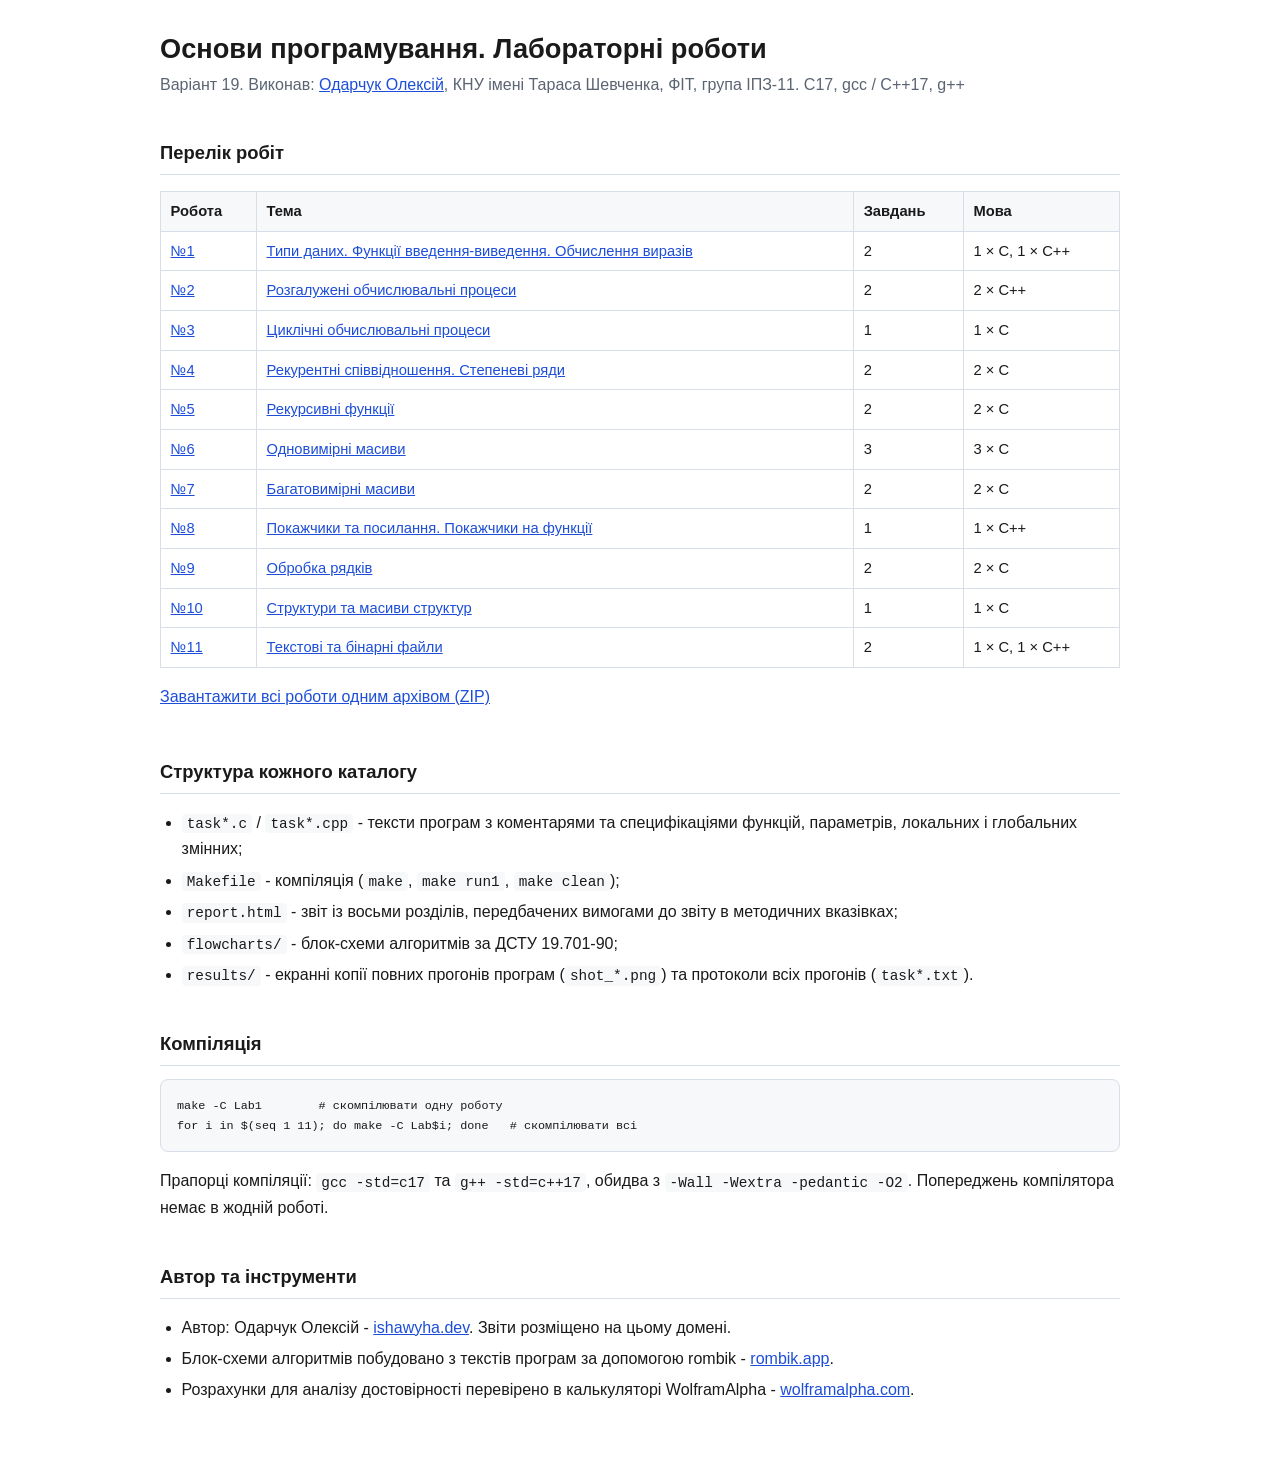
==== commit ab4887bc: "Лабораторні роботи з основ програмування. Варіант 19" ====
--- a/index.html
+++ b/index.html
@@ -3,706 +3,150 @@
   <head>
     <meta charset="utf-8" />
     <meta name="viewport" content="width=device-width,initial-scale=1" />
-    <meta name="color-scheme" content="light" />
     <title>Основи програмування - лабораторні роботи</title>
-    <link
-      rel="icon"
-      href="data:image/svg+xml,%3Csvg xmlns='http://www.w3.org/2000/svg' viewBox='0 0 64 64'%3E%3Cdefs%3E%3ClinearGradient id='g' x1='0' y1='0' x2='1' y2='1'%3E%3Cstop offset='0' stop-color='%235b3df5'/%3E%3Cstop offset='1' stop-color='%230b9e8f'/%3E%3C/linearGradient%3E%3C/defs%3E%3Crect width='64' height='64' rx='16' fill='url(%23g)'/%3E%3Ctext x='32' y='41' font-family='monospace' font-size='24' font-weight='700' fill='white' text-anchor='middle'%3EC++%3C/text%3E%3C/svg%3E"
-    />
-    <link rel="preconnect" href="https://fonts.googleapis.com" />
-    <link rel="preconnect" href="https://fonts.gstatic.com" crossorigin />
-    <link
-      rel="stylesheet"
-      href="https://fonts.googleapis.com/css2?family=IBM+Plex+Sans:wght@400;500;600;700&amp;family=JetBrains+Mono:wght@400;500;600;700;800&amp;display=swap"
-    />
     <link rel="stylesheet" href="report.css" />
-    <script>
-      // Поведінка сторінок: тема, вкладки завдань, перелік функцій, збільшення
-      // рисунків, рядок стану, клавіші як у vim. Без сторонніх бібліотек.
-      (function () {
-        var root = document.documentElement;
-        var KEY = "op-theme";
-        try {
-          var saved = localStorage.getItem(KEY);
-          if (saved === "light" || saved === "dark") root.dataset.theme = saved;
-        } catch (e) {}
-
-        //типова тема світла; темна вмикається лише кнопкою
-        function isDark() {
-          return root.dataset.theme === "dark";
-        }
-
-        function switchTheme() {
-          var next = isDark() ? "light" : "dark";
-          root.dataset.theme = next;
-          try {
-            localStorage.setItem(KEY, next);
-          } catch (e) {}
-        }
-
-        function $all(sel, from) {
-          return Array.prototype.slice.call((from || document).querySelectorAll(sel));
-        }
-
-        document.addEventListener("DOMContentLoaded", function () {
-          var toggle = document.querySelector(".theme-toggle");
-          if (toggle) toggle.addEventListener("click", switchTheme);
-
-          // ---------- вкладки завдань: перемикаються разом у коді й прогонах ----------
-          var tabGroups = $all(".tabs");
-          function selectTask(n) {
-            tabGroups.forEach(function (group) {
-              var has = group.querySelector('[role="tab"][data-task="' + n + '"]');
-              if (!has) return;
-              $all('[role="tab"]', group).forEach(function (t) {
-                t.setAttribute("aria-selected", t.dataset.task === String(n) ? "true" : "false");
-              });
-              $all(".tabpanel", group).forEach(function (panel) {
-                panel.hidden = panel.dataset.task !== String(n);
-              });
-            });
-          }
-          if (tabGroups.length) {
-            var first = tabGroups[0].querySelector('[role="tab"]');
-            selectTask(first.dataset.task);
-            $all('.tabs [role="tab"]').forEach(function (t) {
-              t.addEventListener("click", function () {
-                selectTask(t.dataset.task);
-              });
-            });
-          }
-          function selectTabIndex(i) {
-            var tabs = tabGroups.length ? $all('[role="tab"]', tabGroups[0]) : [];
-            if (tabs[i]) selectTask(tabs[i].dataset.task);
-          }
-
-          // ---------- перелік функцій: перехід до рядка у вікні коду ----------
-          $all(".tags button[data-line]").forEach(function (btn) {
-            btn.addEventListener("click", function () {
-              var block = btn.closest(".codeblock");
-              var view = block.querySelector(".codeview");
-              var gutter = block.querySelector(".gutter");
-              var style = getComputedStyle(gutter);
-              var lh = parseFloat(style.lineHeight);
-              var top = parseFloat(style.paddingTop) + (Number(btn.dataset.line) - 1) * lh;
-              var mark = view.querySelector(".linehl");
-              if (!mark) {
-                mark = document.createElement("div");
-                mark.className = "linehl";
-                view.appendChild(mark);
-              }
-              mark.style.top = top + "px";
-              mark.style.height = lh + "px";
-              mark.classList.remove("flash");
-              void mark.offsetWidth;
-              mark.classList.add("flash");
-              view.scrollTo({ top: Math.max(0, top - 3 * lh), behavior: "smooth" });
-              block.scrollIntoView({ block: "nearest", behavior: "smooth" });
-            });
-          });
-
-          // ---------- протоколи ----------
-          // (розгортання робить сам елемент details)
-
-          // ---------- посилання на розділи ----------
-          $all("a.anchor").forEach(function (a) {
-            a.addEventListener("click", function () {
-              var url = location.href.split("#")[0] + a.hash;
-              if (navigator.clipboard) navigator.clipboard.writeText(url).catch(function () {});
-              a.classList.add("copied");
-              setTimeout(function () {
-                a.classList.remove("copied");
-              }, 1200);
-            });
-          });
-
-          // ---------- копіювання коду ----------
-          $all(".codeblock .copy").forEach(function (btn) {
-            btn.addEventListener("click", function () {
-              var text = btn.closest(".codeblock").querySelector("pre.src").innerText;
-              navigator.clipboard.writeText(text).then(function () {
-                btn.textContent = "Скопійовано";
-                setTimeout(function () {
-                  btn.textContent = "Копіювати";
-                }, 1600);
-              });
-            });
-          });
-
-          // ---------- друк ----------
-          $all(".print").forEach(function (b) {
-            b.addEventListener("click", function () {
-              window.print();
-            });
-          });
-
-          // ---------- збільшення рисунка: масштаб колесом, перетягування ----------
-          var box = document.createElement("div");
-          box.className = "lightbox";
-          box.hidden = true;
-          box.innerHTML =
-            '<div class="lb-bar"><span class="lb-name"></span>' +
-            '<button type="button" class="btn-sm" data-z="in">+</button>' +
-            '<button type="button" class="btn-sm" data-z="out">−</button>' +
-            '<button type="button" class="btn-sm" data-z="width">По ширині</button>' +
-            '<button type="button" class="btn-sm" data-z="whole">Цілком</button>' +
-            '<button type="button" class="btn-sm" data-z="one">1:1</button>' +
-            '<button type="button" class="btn-sm" data-z="close">Закрити</button></div>' +
-            '<div class="lb-stage"><img alt=""></div>';
-          document.body.appendChild(box);
-          var stage = box.querySelector(".lb-stage");
-          var big = box.querySelector("img");
-          var label = box.querySelector(".lb-name");
-          var view = { s: 1, x: 0, y: 0 };
-          function apply() {
-            big.style.transform =
-              "translate(" + view.x + "px," + view.y + "px) scale(" + view.s + ")";
-            label.textContent = Math.round(view.s * 100) + "%  " + (big.alt || "");
-          }
-          //whole = false: за шириною (текст високої схеми лишається читабельним);
-          //whole = true: схема вміщується цілком
-          function fit(whole) {
-            var w = stage.clientWidth - 32;
-            var h = stage.clientHeight - 32;
-            var nw = big.naturalWidth || 1;
-            var nh = big.naturalHeight || 1;
-            view.s = whole ? Math.min(1, w / nw, h / nh) : Math.min(1, w / nw);
-            view.x = (stage.clientWidth - nw * view.s) / 2;
-            view.y = Math.max(16, (stage.clientHeight - nh * view.s) / 2);
-            apply();
-          }
-          function zoomAt(factor, cx, cy) {
-            var s = Math.min(8, Math.max(0.05, view.s * factor));
-            view.x = cx - ((cx - view.x) * s) / view.s;
-            view.y = cy - ((cy - view.y) * s) / view.s;
-            view.s = s;
-            apply();
-          }
-          function openBox(img) {
-            big.src = img.currentSrc || img.src;
-            big.alt = img.alt;
-            box.hidden = false;
-            document.body.classList.add("noscroll");
-            if (big.complete && big.naturalWidth) fit(false);
-            else
-              big.onload = function () {
-                fit(false);
-              };
-          }
-          function closeBox() {
-            box.hidden = true;
-            document.body.classList.remove("noscroll");
-          }
-          $all("figure img").forEach(function (img) {
-            img.addEventListener("click", function () {
-              openBox(img);
-            });
-          });
-          box.querySelector(".lb-bar").addEventListener("click", function (e) {
-            var z = e.target.dataset && e.target.dataset.z;
-            var cx = stage.clientWidth / 2;
-            var cy = stage.clientHeight / 2;
-            if (z === "in") zoomAt(1.25, cx, cy);
-            else if (z === "out") zoomAt(0.8, cx, cy);
-            else if (z === "width") fit(false);
-            else if (z === "whole") fit(true);
-            else if (z === "one") zoomAt(1 / view.s, cx, cy);
-            else if (z === "close") closeBox();
-          });
-          stage.addEventListener(
-            "wheel",
-            function (e) {
-              e.preventDefault();
-              var r = stage.getBoundingClientRect();
-              //колесо миші та жест щипка змінюють масштаб, дотик двома пальцями гортає
-              var zoom = e.ctrlKey || e.metaKey || (e.deltaX === 0 && Math.abs(e.deltaY) >= 50);
-              if (zoom) {
-                zoomAt(e.deltaY < 0 ? 1.15 : 0.87, e.clientX - r.left, e.clientY - r.top);
-              } else {
-                view.x -= e.deltaX;
-                view.y -= e.deltaY;
-                apply();
-              }
-            },
-            { passive: false },
-          );
-          var drag = null;
-          stage.addEventListener("pointerdown", function (e) {
-            drag = { x: e.clientX, y: e.clientY, vx: view.x, vy: view.y, moved: false };
-            stage.setPointerCapture(e.pointerId);
-          });
-          stage.addEventListener("pointermove", function (e) {
-            if (!drag) return;
-            var dx = e.clientX - drag.x;
-            var dy = e.clientY - drag.y;
-            if (Math.abs(dx) + Math.abs(dy) > 3) drag.moved = true;
-            view.x = drag.vx + dx;
-            view.y = drag.vy + dy;
-            apply();
-          });
-          stage.addEventListener("pointerup", function (e) {
-            if (drag && !drag.moved && e.target === stage) closeBox();
-            drag = null;
-          });
-
-          // ---------- довідка про клавіші ----------
-          var help = document.querySelector(".helpbox");
-          function toggleHelp(show) {
-            if (!help) return;
-            help.hidden = show === undefined ? !help.hidden : !show;
-          }
-          if (help) {
-            help.addEventListener("click", function (e) {
-              if (e.target === help || e.target.classList.contains("close")) toggleHelp(false);
-            });
-          }
-
-          // ---------- рядок стану та активний пункт змісту ----------
-          var sections = $all("main section[id]");
-          var links = $all(".toc a");
-          var bar = document.querySelector(".progress span");
-          var vim = document.querySelector(".vimbar");
-          function current() {
-            var y = window.scrollY + window.innerHeight * 0.25;
-            var cur = sections[0];
-            sections.forEach(function (s) {
-              if (s.offsetTop <= y) cur = s;
-            });
-            return cur;
-          }
-          function update() {
-            var max = root.scrollHeight - root.clientHeight;
-            var part = max > 0 ? Math.min(1, root.scrollTop / max) : 0;
-            if (bar) bar.style.transform = "scaleX(" + part + ")";
-            var cur = current();
-            if (cur) {
-              links.forEach(function (a) {
-                a.classList.toggle("active", a.hash === "#" + cur.id);
-              });
-            }
-            if (vim) {
-              vim.querySelector(".pos").textContent =
-                part === 0 ? "Top" : part === 1 ? "Bot" : Math.round(part * 100) + "%";
-              if (cur && cur.dataset.title)
-                vim.querySelector(".where").textContent = cur.dataset.title;
-            }
-          }
-          window.addEventListener("scroll", update, { passive: true });
-          window.addEventListener("resize", update);
-          update();
-
-          function jump(dir) {
-            if (!sections.length) return;
-            var cur = current();
-            var i = sections.indexOf(cur);
-            var target = sections[Math.min(sections.length - 1, Math.max(0, i + dir))];
-            if (dir < 0 && window.scrollY > cur.offsetTop + 10) target = cur;
-            //зі вступу сторінки перший крок веде до першого розділу
-            if (dir > 0 && window.scrollY + 10 < sections[0].offsetTop) target = sections[0];
-            target.scrollIntoView({ behavior: "smooth" });
-          }
-
-          // ---------- клавіші ----------
-          var lastG = 0;
-          document.addEventListener("keydown", function (e) {
-            var tag = (e.target.tagName || "").toLowerCase();
-            if (e.ctrlKey || e.metaKey || e.altKey) return;
-            if (tag === "input" || tag === "textarea" || tag === "select") return;
-            var code = e.code;
-            if (code === "Escape") {
-              if (!box.hidden) closeBox();
-              toggleHelp(false);
-              return;
-            }
-            if (!box.hidden) {
-              if (code === "Equal" || code === "NumpadAdd")
-                zoomAt(1.25, stage.clientWidth / 2, stage.clientHeight / 2);
-              if (code === "Minus" || code === "NumpadSubtract")
-                zoomAt(0.8, stage.clientWidth / 2, stage.clientHeight / 2);
-              if (code === "Digit0") fit(true);
-              return;
-            }
-            if ((code === "Slash" && e.shiftKey) || e.key === "?") {
-              toggleHelp();
-            } else if (code === "KeyT") {
-              switchTheme();
-            } else if (code === "KeyJ") {
-              jump(1);
-            } else if (code === "KeyK") {
-              jump(-1);
-            } else if (code === "KeyP") {
-              window.print();
-            } else if (code === "KeyG" && e.shiftKey) {
-              window.scrollTo({ top: root.scrollHeight, behavior: "smooth" });
-            } else if (code === "KeyG") {
-              var now = Date.now();
-              if (now - lastG < 500) window.scrollTo({ top: 0, behavior: "smooth" });
-              lastG = now;
-            } else if (code === "BracketLeft" || code === "BracketRight") {
-              var link = document.querySelector(
-                code === "BracketLeft" ? 'a[rel="prev"]' : 'a[rel="next"]',
-              );
-              if (link) location.href = link.href;
-            } else if (/^Digit[1-9]$/.test(code)) {
-              selectTabIndex(Number(code.slice(5)) - 1);
-            } else {
-              return;
-            }
-            e.preventDefault();
-          });
-        });
-      })();
-    </script>
   </head>
 
   <body>
-    <div class="progress"><span></span></div>
-    <header class="topbar">
-      <a class="brand" href="index.html" aria-label="На головну"><span class="logo">&gt;_</span></a>
-      <nav class="crumbs" aria-label="Шлях">
-        <span class="host">ishawyha@op</span>:<a href="index.html">~/OP_FirstCourse</a
-        ><span class="ps">$</span>
-      </nav>
-      <span class="spacer"></span>
-      <a
-        class="icon-btn"
-        href="https://github.com/OlexiyOdarchuk/OP_FirstCourse"
-        title="Код на GitHub"
-        aria-label="Код на GitHub"
-        ><svg viewBox="0 0 24 24" fill="currentColor" aria-hidden="true">
-          <path
-            d="M12 .5a11.5 11.5 0 0 0-3.64 22.41c.58.1.79-.25.79-.56v-2c-3.2.7-3.88-1.37-3.88-1.37-.52-1.33-1.28-1.69-1.28-1.69-1.05-.72.08-.7.08-.7 1.16.08 1.77 1.19 1.77 1.19 1.03 1.77 2.7 1.26 3.36.96.1-.75.4-1.26.73-1.55-2.55-.29-5.24-1.28-5.24-5.68 0-1.25.45-2.28 1.19-3.08-.12-.29-.52-1.46.11-3.05 0 0 .97-.31 3.17 1.18a11 11 0 0 1 5.77 0c2.2-1.49 3.17-1.18 3.17-1.18.63 1.59.23 2.76.11 3.05.74.8 1.19 1.83 1.19 3.08 0 4.41-2.69 5.39-5.25 5.67.41.36.78 1.06.78 2.14v3.17c0 .31.21.67.8.56A11.5 11.5 0 0 0 12 .5z"
-          /></svg
-      ></a>
-      <button
-        class="icon-btn theme-toggle"
-        type="button"
-        title="Змінити тему (T)"
-        aria-label="Змінити тему"
-      >
-        <svg
-          class="sun"
-          viewBox="0 0 24 24"
-          fill="none"
-          stroke="currentColor"
-          stroke-width="2"
-          stroke-linecap="round"
-          aria-hidden="true"
-        >
-          <circle cx="12" cy="12" r="4" />
-          <path
-            d="M12 2v2M12 20v2M4.9 4.9l1.4 1.4M17.7 17.7l1.4 1.4M2 12h2M20 12h2M4.9 19.1l1.4-1.4M17.7 6.3l1.4-1.4"
-          /></svg
-        ><svg
-          class="moon"
-          viewBox="0 0 24 24"
-          fill="none"
-          stroke="currentColor"
-          stroke-width="2"
-          stroke-linecap="round"
-          stroke-linejoin="round"
-          aria-hidden="true"
-        >
-          <path d="M21 12.8A9 9 0 1 1 11.2 3a7 7 0 0 0 9.8 9.8z" />
-        </svg>
-      </button>
-    </header>
+    <main>
+      <h1>Основи програмування. Лабораторні роботи</h1>
+      <p class="sub">
+        Варіант 19. Виконав: <a href="https://ishawyha.dev">Одарчук Олексій</a>, КНУ імені Тараса
+        Шевченка, ФІТ, група ІПЗ-11. C17, gcc / C++17, g++
+      </p>
 
-    <div class="wrap">
-      <main>
-        <header class="hero hero-grid">
-          <div>
-            <p class="prompt">
-              <span class="pu">ishawyha@op</span>:<span class="pd">~</span
-              ><span class="ps">$</span> cat README.md
-            </p>
-            <p class="eyebrow">
-              КНУ імені Тараса Шевченка · Факультет інформаційних технологій · Кафедра програмних
-              систем і технологій · ІПЗ-11
-            </p>
-            <h1>Основи <span class="hl">програмування</span><span class="cursor"></span></h1>
-            <p class="sub">
-              Лабораторні роботи, варіант 19. Виконав:
-              <a href="https://ishawyha.dev">Одарчук Олексій</a>. Програми мовами C17 (gcc) і C++17
-              (g++), звіти з восьми розділів за методичними вказівками.
-            </p>
-            <div class="actions">
-              <a class="btn primary" href="OP_Lab_Odarchuk_v19.zip" download
-                ><svg
-                  viewBox="0 0 24 24"
-                  fill="none"
-                  stroke="currentColor"
-                  stroke-width="2"
-                  stroke-linecap="round"
-                  stroke-linejoin="round"
-                  aria-hidden="true"
-                >
-                  <path d="M12 3v12M6 11l6 6 6-6M4 21h16" /></svg
-                >Завантажити всі роботи (ZIP)</a
+      <h2>Перелік робіт</h2>
+      <table>
+        <thead>
+          <tr>
+            <th>Робота</th>
+            <th>Тема</th>
+            <th>Завдань</th>
+            <th>Мова</th>
+          </tr>
+        </thead>
+        <tbody>
+          <tr>
+            <td><a href="Lab1/report.html">№1</a></td>
+            <td>
+              <a href="Lab1/report.html"
+                >Типи даних. Функції введення-виведення. Обчислення виразів</a
               >
-              <a class="btn" href="https://github.com/OlexiyOdarchuk/OP_FirstCourse"
-                ><svg viewBox="0 0 24 24" fill="currentColor" aria-hidden="true">
-                  <path
-                    d="M12 .5a11.5 11.5 0 0 0-3.64 22.41c.58.1.79-.25.79-.56v-2c-3.2.7-3.88-1.37-3.88-1.37-.52-1.33-1.28-1.69-1.28-1.69-1.05-.72.08-.7.08-.7 1.16.08 1.77 1.19 1.77 1.19 1.03 1.77 2.7 1.26 3.36.96.1-.75.4-1.26.73-1.55-2.55-.29-5.24-1.28-5.24-5.68 0-1.25.45-2.28 1.19-3.08-.12-.29-.52-1.46.11-3.05 0 0 .97-.31 3.17 1.18a11 11 0 0 1 5.77 0c2.2-1.49 3.17-1.18 3.17-1.18.63 1.59.23 2.76.11 3.05.74.8 1.19 1.83 1.19 3.08 0 4.41-2.69 5.39-5.25 5.67.41.36.78 1.06.78 2.14v3.17c0 .31.21.67.8.56A11.5 11.5 0 0 0 12 .5z"
-                  /></svg
-                >Код на GitHub</a
-              >
-            </div>
-          </div>
+            </td>
+            <td>2</td>
+            <td>1 × C, 1 × C++</td>
+          </tr>
+          <tr>
+            <td><a href="Lab2/report.html">№2</a></td>
+            <td><a href="Lab2/report.html">Розгалужені обчислювальні процеси</a></td>
+            <td>2</td>
+            <td>2 × C++</td>
+          </tr>
+          <tr>
+            <td><a href="Lab3/report.html">№3</a></td>
+            <td><a href="Lab3/report.html">Циклічні обчислювальні процеси</a></td>
+            <td>1</td>
+            <td>1 × C</td>
+          </tr>
+          <tr>
+            <td><a href="Lab4/report.html">№4</a></td>
+            <td><a href="Lab4/report.html">Рекурентні співвідношення. Степеневі ряди</a></td>
+            <td>2</td>
+            <td>2 × C</td>
+          </tr>
+          <tr>
+            <td><a href="Lab5/report.html">№5</a></td>
+            <td><a href="Lab5/report.html">Рекурсивні функції</a></td>
+            <td>2</td>
+            <td>2 × C</td>
+          </tr>
+          <tr>
+            <td><a href="Lab6/report.html">№6</a></td>
+            <td><a href="Lab6/report.html">Одновимірні масиви</a></td>
+            <td>3</td>
+            <td>3 × C</td>
+          </tr>
+          <tr>
+            <td><a href="Lab7/report.html">№7</a></td>
+            <td><a href="Lab7/report.html">Багатовимірні масиви</a></td>
+            <td>2</td>
+            <td>2 × C</td>
+          </tr>
+          <tr>
+            <td><a href="Lab8/report.html">№8</a></td>
+            <td><a href="Lab8/report.html">Покажчики та посилання. Покажчики на функції</a></td>
+            <td>1</td>
+            <td>1 × C++</td>
+          </tr>
+          <tr>
+            <td><a href="Lab9/report.html">№9</a></td>
+            <td><a href="Lab9/report.html">Обробка рядків</a></td>
+            <td>2</td>
+            <td>2 × C</td>
+          </tr>
+          <tr>
+            <td><a href="Lab10/report.html">№10</a></td>
+            <td><a href="Lab10/report.html">Структури та масиви структур</a></td>
+            <td>1</td>
+            <td>1 × C</td>
+          </tr>
+          <tr>
+            <td><a href="Lab11/report.html">№11</a></td>
+            <td><a href="Lab11/report.html">Текстові та бінарні файли</a></td>
+            <td>2</td>
+            <td>1 × C, 1 × C++</td>
+          </tr>
+        </tbody>
+      </table>
 
-          <div class="window">
-            <div class="codebar">
-              <span class="lang lang-sh">&gt;_</span><span class="path">neofetch</span>
-            </div>
-            <div class="body fetch">
-              <pre class="art" aria-hidden="true">  ___  <b>____</b>
- / _ \<b>|  _ \</b>
-| | | <b>| |_) |</b>
-| |_| <b>|  __/</b>
- \___/<b>|_|</b></pre>
-              <div class="kv">
-                <span class="who"><span class="pu">ishawyha</span>@<span class="pu">op</span></span>
-                <span class="rule">──────────────</span>
-                <span class="k">Студент</span><span class="v">Одарчук Олексій</span>
-                <span class="k">Заклад</span><span class="v">КНУ імені Тараса Шевченка</span>
-                <span class="k">Факультет</span><span class="v">Інформаційних технологій</span>
-                <span class="k">Кафедра</span><span class="v">Програмних систем і технологій</span>
-                <span class="k">Група</span><span class="v">ІПЗ-11</span>
-                <span class="k">Варіант</span><span class="v">19</span> <span class="k">Роботи</span
-                ><span class="v">11</span> <span class="k">Програми</span><span class="v">20</span>
-                <span class="k">Блок-схеми</span><span class="v">51 (ДСТУ 19.701-90)</span>
-                <span class="k">Мови</span><span class="v">C17, C++17</span>
-                <span class="k">Попередження</span><span class="v">0</span>
-                <span class="colors" aria-hidden="true"
-                  ><i style="background: #1c1b1a"></i><i style="background: #c2410c"></i
-                  ><i style="background: #2f7d32"></i><i style="background: #b58900"></i
-                  ><i style="background: #1f5fbf"></i><i style="background: #8e44ad"></i
-                  ><i style="background: #007d9c"></i><i style="background: #dcd8cd"></i
-                ></span>
-              </div>
-            </div>
-          </div>
-        </header>
+      <p class="files">
+        <a href="OP_Lab_Odarchuk_v19.zip">Завантажити всі роботи одним архівом (ZIP)</a>
+      </p>
 
-        <section id="labs" class="tui labs">
-          <h2><span class="num">01</span>Перелік робіт</h2>
-          <p class="prompt">
-            <span class="pu">ishawyha@op</span>:<span class="pd">~/OP_FirstCourse</span
-            ><span class="ps">$</span> ls -l
-          </p>
-          <p class="prompt total">разом 11</p>
-          <ul class="ls">
-            <li>
-              <a href="Lab1/report.html"
-                ><span class="perm">drwxr-xr-x</span><span class="dir">Lab01/</span
-                ><span class="langs"
-                  ><span class="lang-c">C</span><span class="lang-cpp">C++</span></span
-                ><span class="title"
-                  >Типи даних. Функції введення-виведення. Обчислення виразів<small
-                    >2 завдання · report.html</small
-                  ></span
-                ><span class="arrow" aria-hidden="true">→</span></a
-              >
-            </li>
-            <li>
-              <a href="Lab2/report.html"
-                ><span class="perm">drwxr-xr-x</span><span class="dir">Lab02/</span
-                ><span class="langs"><span class="lang-cpp">C++</span></span
-                ><span class="title"
-                  >Розгалужені обчислювальні процеси<small>2 завдання · report.html</small></span
-                ><span class="arrow" aria-hidden="true">→</span></a
-              >
-            </li>
-            <li>
-              <a href="Lab3/report.html"
-                ><span class="perm">drwxr-xr-x</span><span class="dir">Lab03/</span
-                ><span class="langs"><span class="lang-c">C</span></span
-                ><span class="title"
-                  >Циклічні обчислювальні процеси<small>1 завдання · report.html</small></span
-                ><span class="arrow" aria-hidden="true">→</span></a
-              >
-            </li>
-            <li>
-              <a href="Lab4/report.html"
-                ><span class="perm">drwxr-xr-x</span><span class="dir">Lab04/</span
-                ><span class="langs"><span class="lang-c">C</span></span
-                ><span class="title"
-                  >Рекурентні співвідношення. Степеневі ряди<small
-                    >2 завдання · report.html</small
-                  ></span
-                ><span class="arrow" aria-hidden="true">→</span></a
-              >
-            </li>
-            <li>
-              <a href="Lab5/report.html"
-                ><span class="perm">drwxr-xr-x</span><span class="dir">Lab05/</span
-                ><span class="langs"><span class="lang-c">C</span></span
-                ><span class="title">Рекурсивні функції<small>2 завдання · report.html</small></span
-                ><span class="arrow" aria-hidden="true">→</span></a
-              >
-            </li>
-            <li>
-              <a href="Lab6/report.html"
-                ><span class="perm">drwxr-xr-x</span><span class="dir">Lab06/</span
-                ><span class="langs"><span class="lang-c">C</span></span
-                ><span class="title">Одновимірні масиви<small>3 завдання · report.html</small></span
-                ><span class="arrow" aria-hidden="true">→</span></a
-              >
-            </li>
-            <li>
-              <a href="Lab7/report.html"
-                ><span class="perm">drwxr-xr-x</span><span class="dir">Lab07/</span
-                ><span class="langs"><span class="lang-c">C</span></span
-                ><span class="title"
-                  >Багатовимірні масиви<small>2 завдання · report.html</small></span
-                ><span class="arrow" aria-hidden="true">→</span></a
-              >
-            </li>
-            <li>
-              <a href="Lab8/report.html"
-                ><span class="perm">drwxr-xr-x</span><span class="dir">Lab08/</span
-                ><span class="langs"><span class="lang-cpp">C++</span></span
-                ><span class="title"
-                  >Покажчики та посилання. Покажчики на функції<small
-                    >1 завдання · report.html</small
-                  ></span
-                ><span class="arrow" aria-hidden="true">→</span></a
-              >
-            </li>
-            <li>
-              <a href="Lab9/report.html"
-                ><span class="perm">drwxr-xr-x</span><span class="dir">Lab09/</span
-                ><span class="langs"><span class="lang-c">C</span></span
-                ><span class="title">Обробка рядків<small>2 завдання · report.html</small></span
-                ><span class="arrow" aria-hidden="true">→</span></a
-              >
-            </li>
-            <li>
-              <a href="Lab10/report.html"
-                ><span class="perm">drwxr-xr-x</span><span class="dir">Lab10/</span
-                ><span class="langs"><span class="lang-c">C</span></span
-                ><span class="title"
-                  >Структури та масиви структур<small>1 завдання · report.html</small></span
-                ><span class="arrow" aria-hidden="true">→</span></a
-              >
-            </li>
-            <li>
-              <a href="Lab11/report.html"
-                ><span class="perm">drwxr-xr-x</span><span class="dir">Lab11/</span
-                ><span class="langs"
-                  ><span class="lang-c">C</span><span class="lang-cpp">C++</span></span
-                ><span class="title"
-                  >Текстові та бінарні файли<small>2 завдання · report.html</small></span
-                ><span class="arrow" aria-hidden="true">→</span></a
-              >
-            </li>
-          </ul>
-        </section>
+      <h2>Структура кожного каталогу</h2>
+      <ul>
+        <li>
+          <code>task*.c</code> / <code>task*.cpp</code> - тексти програм з коментарями та
+          специфікаціями функцій, параметрів, локальних і глобальних змінних;
+        </li>
+        <li>
+          <code>Makefile</code> - компіляція (<code>make</code>, <code>make run1</code>,
+          <code>make clean</code>);
+        </li>
+        <li>
+          <code>report.html</code> - звіт із восьми розділів, передбачених вимогами до звіту в
+          методичних вказівках;
+        </li>
+        <li><code>flowcharts/</code> - блок-схеми алгоритмів за ДСТУ 19.701-90;</li>
+        <li>
+          <code>results/</code> - екранні копії повних прогонів програм (<code>shot_*.png</code>) та
+          протоколи всіх прогонів (<code>task*.txt</code>).
+        </li>
+      </ul>
 
-        <div class="tui-grid">
-          <section class="tui">
-            <h2><span class="num">02</span>Структура каталогу</h2>
-            <p class="prompt">
-              <span class="pu">ishawyha@op</span>:<span class="pd">~/OP_FirstCourse</span
-              ><span class="ps">$</span> tree Lab1
-            </p>
-            <dl class="tree">
-              <dt><b>Lab1/</b></dt>
-              <dd></dd>
-              <dt>├── task*.c, task*.cpp</dt>
-              <dd>
-                тексти програм з коментарями та специфікаціями функцій, параметрів, локальних і
-                глобальних змінних
-              </dd>
-              <dt>├── Makefile</dt>
-              <dd>
-                компіляція: <code>make</code>, <code>make run1</code>, <code>make clean</code>
-              </dd>
-              <dt>├── report.html</dt>
-              <dd>
-                звіт із восьми розділів, передбачених вимогами до звіту в методичних вказівках
-              </dd>
-              <dt>├── <b>flowcharts/</b></dt>
-              <dd>блок-схеми алгоритмів за ДСТУ 19.701-90</dd>
-              <dt>└── <b>results/</b></dt>
-              <dd>
-                екранні копії повних прогонів програм (<code>shot_*.png</code>) та протоколи всіх
-                прогонів (<code>task*.txt</code>)
-              </dd>
-            </dl>
-          </section>
+      <h2>Компіляція</h2>
+      <pre><code>make -C Lab1        # скомпілювати одну роботу
+for i in $(seq 1 11); do make -C Lab$i; done   # скомпілювати всі</code></pre>
+      <p>
+        Прапорці компіляції: <code>gcc -std=c17</code> та <code>g++ -std=c++17</code>, обидва з
+        <code>-Wall -Wextra -pedantic -O2</code>. Попереджень компілятора немає в жодній роботі.
+      </p>
 
-          <section class="tui">
-            <h2><span class="num">03</span>Компіляція</h2>
-            <div class="codeblock window term">
-              <div class="codebar">
-                <span class="lang lang-sh">sh</span
-                ><span class="path">bash — ishawyha@op: ~/OP_FirstCourse</span>
-              </div>
-              <pre><code><span class="cm"># скомпілювати одну роботу</span>
-<span class="pu">ishawyha@op</span>:<span class="pd">~/OP_FirstCourse</span><span class="ps">$</span> make -C Lab1
-
-<span class="cm"># скомпілювати всі роботи</span>
-<span class="pu">ishawyha@op</span>:<span class="pd">~/OP_FirstCourse</span><span class="ps">$</span> for i in $(seq 1 11); do make -C Lab$i; done
-
-<span class="cm"># скомпілювати й запустити завдання 1</span>
-<span class="pu">ishawyha@op</span>:<span class="pd">~/OP_FirstCourse</span><span class="ps">$</span> make -C Lab1 run1
-<span class="pu">ishawyha@op</span>:<span class="pd">~/OP_FirstCourse</span><span class="ps">$</span> <span class="cursor"></span></code></pre>
-              <div class="statusline">
-                <span class="mode">bash</span><span class="file">0:make*</span
-                ><span class="info">-Wall -Wextra -pedantic -O2</span>
-              </div>
-            </div>
-            <p>
-              Прапорці компіляції: <code>gcc -std=c17</code> та <code>g++ -std=c++17</code>, обидва
-              з <code>-Wall -Wextra -pedantic -O2</code>. Попереджень компілятора немає в жодній
-              роботі.
-            </p>
-          </section>
-
-          <section class="tui wide">
-            <h2><span class="num">04</span>Автор та інструменти</h2>
-            <div class="window">
-              <div class="codebar">
-                <span class="lang lang-make">make</span
-                ><span class="path">~/OP_FirstCourse/Makefile</span>
-              </div>
-              <pre class="toml"><code><span class="cm"># Автор та інструменти</span>
-<span class="key">AUTHOR</span>     := <span class="str">Одарчук Олексій &lt;<a href="https://ishawyha.dev">ishawyha.dev</a>&gt;</span>   <span class="cm"># звіти розміщено на цьому домені</span>
-<span class="key">CC</span>         := <span class="str">gcc -std=c17</span>
-<span class="key">CXX</span>        := <span class="str">g++ -std=c++17</span>
-<span class="key">CFLAGS</span>     := <span class="str">-Wall -Wextra -pedantic -O2</span>
-<span class="key">FLOWCHARTS</span> := <span class="str"><a href="https://rombik.app">rombik.app</a></span>          <span class="cm"># блок-схеми за текстами програм; блоки описують дії словами, без коду</span>
-<span class="key">CALCULATOR</span> := <span class="str"><a href="https://www.wolframalpha.com">wolframalpha.com</a></span>    <span class="cm"># перевірка розрахунків для аналізу достовірності</span></code></pre>
-            </div>
-          </section>
-        </div>
-
-        <footer>
-          <span>Одарчук Олексій · <a href="https://ishawyha.dev">ishawyha.dev</a></span>
-          <a href="https://github.com/OlexiyOdarchuk/OP_FirstCourse"
-            >github.com/OlexiyOdarchuk/OP_FirstCourse</a
-          >
-          <span>OP_FIRSTCOURSE(19)</span>
-        </footer>
-      </main>
-    </div>
-    <div class="helpbox" hidden>
-      <div class="window" role="dialog" aria-modal="true" aria-label="Клавіші">
-        <div class="codebar">
-          <span class="lang lang-sh">?</span><span class="path">:help клавіші</span
-          ><button class="btn-sm close" type="button">Закрити</button>
-        </div>
-        <div class="body keys">
-          <kbd>j / k</kbd><span>наступний / попередній розділ</span> <kbd>[ / ]</kbd
-          ><span>попередня / наступна робота</span> <kbd>1 … 3</kbd><span>вкладка завдання</span>
-          <kbd>gg / G</kbd><span>на початок / у кінець сторінки</span> <kbd>t</kbd
-          ><span>світла / темна тема</span> <kbd>+ / − / 0</kbd
-          ><span>масштаб збільшеного рисунка</span> <kbd>p</kbd
-          ><span>друк або збереження в PDF</span> <kbd>?</kbd><span>ця довідка</span> <kbd>Esc</kbd
-          ><span>закрити вікно</span>
-        </div>
-      </div>
-    </div>
+      <h2>Автор та інструменти</h2>
+      <ul>
+        <li>
+          Автор: Одарчук Олексій - <a href="https://ishawyha.dev">ishawyha.dev</a>. Звіти розміщено
+          на цьому домені.
+        </li>
+        <li>
+          Блок-схеми алгоритмів побудовано з текстів програм за допомогою rombik -
+          <a href="https://rombik.app">rombik.app</a>.
+        </li>
+        <li>
+          Розрахунки для аналізу достовірності перевірено в калькуляторі WolframAlpha -
+          <a href="https://www.wolframalpha.com">wolframalpha.com</a>.
+        </li>
+      </ul>
+    </main>
   </body>
 </html>
--- a/report.css
+++ b/report.css
@@ -1,373 +1,57 @@
-/* Оформлення сайту зі звітами: спільне для зведеної сторінки й усіх звітів.
-   Стилістика термінала Linux і документації Rust/Go: моноширинні заголовки,
-   рамки як у консольних програмах, акценти кольорів Rust (помаранчевий)
-   і Go (бірюзовий). Світла тема за замовчуванням, темна вмикається кнопкою. */
-
 :root {
-  --bg: #f7f6f2;
-  --surface: #ffffff;
-  --surface-2: #efede6;
-  --fg: #1c1b1a;
-  --muted: #69655d;
-  --line: #dcd8cd;
-  --accent: #c2410c;
-  --accent-2: #007d9c;
-  --ok: #2f7d32;
-  --dir: #1f5fbf;
-  --accent-soft: rgba(194, 65, 12, 0.08);
-  --code-bg: #fbfaf7;
-  --grid: rgba(28, 27, 26, 0.07);
-  --shadow: 4px 4px 0 rgba(28, 27, 26, 0.07);
-  --radius: 4px;
-  --font-body: "IBM Plex Sans", system-ui, -apple-system, "Segoe UI", Roboto, sans-serif;
-  --font-mono:
-    "JetBrains Mono", ui-monospace, SFMono-Regular, "DejaVu Sans Mono", Consolas, monospace;
-  color-scheme: light;
-  /* лігатури шрифту склеюють дужки з літерами ([C] схоже на [Є]) */
-  font-variant-ligatures: none;
-}
-
-:root[data-theme="dark"] {
-  --bg: #0e1013;
-  --surface: #14171b;
-  --surface-2: #1b1f25;
-  --fg: #e6e1d6;
-  --muted: #938d82;
-  --line: #2b3038;
-  --accent: #ff7a45;
-  --accent-2: #2fc7e8;
-  --ok: #8ae234;
-  --dir: #729fcf;
-  --accent-soft: rgba(255, 122, 69, 0.1);
-  --code-bg: #111418;
-  --grid: rgba(230, 225, 214, 0.05);
-  --shadow: 4px 4px 0 rgba(0, 0, 0, 0.45);
-  color-scheme: dark;
+  --fg: #1a1a1a;
+  --bg: #ffffff;
+  --muted: #5b6472;
+  --line: #d8dee7;
+  --accent: #1d4ed8;
+  --code: #f6f8fa;
 }
 
 * {
   box-sizing: border-box;
 }
 
-html {
-  scroll-behavior: smooth;
-  scroll-padding-top: 4.5rem;
-}
-
 body {
   margin: 0;
-  font: 16px/1.7 var(--font-body);
+  padding: 2rem 1.25rem 4rem;
+  font:
+    16px/1.65 -apple-system,
+    "Segoe UI",
+    Roboto,
+    sans-serif;
   color: var(--fg);
-  background-color: var(--bg);
-  background-image: radial-gradient(var(--grid) 1px, transparent 1px);
-  background-size: 22px 22px;
-  -webkit-font-smoothing: antialiased;
-}
-
-body.noscroll {
-  overflow: hidden;
-}
-
-::selection {
-  background: var(--accent);
-  color: #fff;
+  background: var(--bg);
+}
+
+main {
+  max-width: 60rem;
+  margin: 0 auto;
 }
 
 a {
-  color: var(--accent-2);
-  text-decoration-thickness: 1px;
-  text-underline-offset: 3px;
-}
-
-a:hover {
   color: var(--accent);
 }
 
-:focus-visible {
-  outline: 2px dashed var(--accent);
-  outline-offset: 3px;
-}
-
-/* ---------- верхня панель: рядок запрошення оболонки ---------- */
-
-.topbar {
-  position: sticky;
-  top: 0;
-  z-index: 20;
-  display: flex;
-  align-items: center;
-  gap: 0.75rem;
-  min-height: 3.2rem;
-  padding: 0.45rem clamp(1rem, 4vw, 2.5rem);
-  font-family: var(--font-mono);
-  background: color-mix(in srgb, var(--bg) 88%, transparent);
+h1 {
+  margin: 0 0 0.35rem;
+  font-size: 1.7rem;
+  line-height: 1.25;
+}
+
+h2 {
+  margin: 2.5rem 0 0.75rem;
+  padding-bottom: 0.35rem;
+  font-size: 1.15rem;
   border-bottom: 1px solid var(--line);
-  -webkit-backdrop-filter: blur(10px);
-  backdrop-filter: blur(10px);
-}
-
-.brand {
-  display: inline-flex;
-  flex: none;
-  align-items: center;
-  gap: 0.55rem;
-  font-weight: 800;
-  color: var(--fg);
-  text-decoration: none;
-}
-
-.brand .logo {
-  display: grid;
-  place-items: center;
-  width: 2rem;
-  height: 2rem;
-  font: 800 0.8rem var(--font-mono);
-  color: #fff;
-  background: var(--accent);
-  border-radius: var(--radius);
-  box-shadow: 2px 2px 0 var(--accent-2);
-}
-
-.crumbs {
-  min-width: 0;
-  overflow: hidden;
-  font-size: 0.85rem;
-  white-space: nowrap;
-  text-overflow: ellipsis;
-}
-
-.crumbs .host {
-  font-weight: 700;
-  color: var(--ok);
-}
-
-.crumbs a {
-  font-weight: 700;
-  color: var(--dir);
-  text-decoration: none;
-}
-
-.crumbs a:hover {
-  text-decoration: underline;
-}
-
-.crumbs .ps {
-  margin-left: 0.2rem;
-  color: var(--muted);
-}
-
-.topbar .spacer {
-  flex: 1;
-}
-
-.icon-btn {
-  display: inline-grid;
-  flex: none;
-  place-items: center;
-  width: 2.2rem;
-  height: 2.2rem;
-  padding: 0;
-  color: var(--fg);
-  text-decoration: none;
-  background: var(--surface);
-  border: 1px solid var(--line);
-  border-radius: var(--radius);
-  cursor: pointer;
-}
-
-.icon-btn:hover {
-  color: var(--accent);
-  border-color: var(--accent);
-}
-
-.icon-btn svg {
-  width: 1.05rem;
-  height: 1.05rem;
-}
-
-.theme-toggle .moon {
-  display: none;
-}
-
-:root[data-theme="dark"] .theme-toggle .sun {
-  display: none;
-}
-
-:root[data-theme="dark"] .theme-toggle .moon {
-  display: block;
-}
-
-.progress {
-  position: fixed;
-  top: 0;
-  left: 0;
-  right: 0;
-  z-index: 30;
-  height: 3px;
-  pointer-events: none;
-}
-
-.progress span {
-  display: block;
-  height: 100%;
-  background: repeating-linear-gradient(90deg, var(--accent) 0 12px, transparent 12px 16px);
-  transform: scaleX(0);
-  transform-origin: 0 50%;
-}
-
-@media (max-width: 600px) {
-  .brand .brand-text,
-  .crumbs .host {
-    display: none;
-  }
-}
-
-/* ---------- загальна розмітка ---------- */
-
-.wrap {
-  max-width: 74rem;
-  margin: 0 auto;
-  padding: 0 clamp(1rem, 4vw, 2.5rem) 3rem;
-}
-
-.layout {
-  display: grid;
-  grid-template-columns: 16rem minmax(0, 1fr);
-  gap: 3rem;
-  align-items: start;
-}
-
-.layout > main {
-  min-width: 0;
-  max-width: 52rem;
-}
-
-@media (max-width: 960px) {
-  .layout {
-    grid-template-columns: minmax(0, 1fr);
-    gap: 0;
-  }
-}
-
-.hero {
-  padding: clamp(2rem, 6vw, 4rem) 0 1.5rem;
-}
-
-/* рядок заголовка сторінки довідки man */
-.manhead {
-  display: flex;
-  justify-content: space-between;
-  gap: 1rem;
-  margin: 0 0 2rem;
-  padding-bottom: 0.5rem;
-  font: 600 0.78rem var(--font-mono);
-  color: var(--muted);
-  border-bottom: 1px dashed var(--line);
-}
-
-.manhead span:nth-child(2) {
-  text-align: center;
-}
-
-@media (max-width: 600px) {
-  .manhead span:nth-child(2) {
-    display: none;
-  }
-}
-
-.prompt {
-  margin: 0 0 0.75rem;
-  font: 500 0.9rem var(--font-mono);
-  color: var(--muted);
-  overflow-wrap: anywhere;
-}
-
-.pu {
-  font-weight: 700;
-  color: var(--ok);
-}
-
-.pd {
-  font-weight: 700;
-  color: var(--dir);
-}
-
-.eyebrow {
-  margin: 0 0 0.6rem;
-  font: 600 0.9rem var(--font-mono);
-  color: var(--accent);
-}
-
-.eyebrow::before {
-  content: "// ";
-  color: var(--muted);
-}
-
-h1 {
-  margin: 0 0 1rem;
-  font: 800 clamp(2rem, 5.4vw, 3.5rem) / 1.1 var(--font-mono);
-  letter-spacing: -0.04em;
-  text-wrap: balance;
-}
-
-.cursor {
-  display: inline-block;
-  width: 0.55em;
-  height: 1em;
-  margin-left: 0.12em;
-  vertical-align: -0.1em;
-  background: var(--accent);
-  animation: blink 1.1s steps(1) infinite;
-}
-
-@keyframes blink {
-  50% {
-    opacity: 0;
-  }
-}
-
-.hl {
-  color: var(--accent);
-}
-
-h2 {
-  display: flex;
-  align-items: baseline;
-  gap: 0.7rem;
-  margin: 3.5rem 0 1.1rem;
-  padding-bottom: 0.45rem;
-  font: 700 clamp(1.2rem, 2.4vw, 1.45rem) / 1.3 var(--font-mono);
-  letter-spacing: -0.02em;
-  border-bottom: 1px dashed var(--line);
-}
-
-h2 .num {
-  flex: none;
-  font-size: 0.85em;
-  color: var(--accent);
-}
-
-h2 .num::before {
-  content: "§";
-  margin-right: 0.15em;
-  color: var(--muted);
 }
 
 h3 {
-  margin: 2rem 0 0.6rem;
-  font: 700 1rem var(--font-mono);
-}
-
-h3::before {
-  content: "### ";
-  color: var(--muted);
-  font-weight: 400;
+  margin: 1.75rem 0 0.5rem;
+  font-size: 1rem;
 }
 
 .sub {
-  max-width: 46rem;
-  margin: 0 0 1.25rem;
-  font-size: 1.05rem;
+  margin: 0 0 1.5rem;
   color: var(--muted);
 }
 
@@ -375,80 +59,21 @@
   color: var(--muted);
 }
 
-.chips {
-  display: flex;
-  flex-wrap: wrap;
-  gap: 0.5rem;
-  margin: 0;
-  padding: 0;
-  list-style: none;
-}
-
-.chips li {
-  margin: 0;
-  font: 600 0.8rem var(--font-mono);
-}
-
-.chips li::marker {
-  content: none;
-}
-
-.chips li::before {
-  content: "[";
-  color: var(--accent);
-}
-
-.chips li::after {
-  content: "]";
-  color: var(--accent);
-}
-
 ul,
 ol {
-  padding-left: 1.5rem;
+  padding-left: 1.35rem;
 }
 
 li {
-  margin: 0.35rem 0;
-}
-
-ul > li::marker {
-  content: "-  ";
-  font-family: var(--font-mono);
-  color: var(--accent);
-}
-
-ol > li::marker {
-  font-family: var(--font-mono);
-  color: var(--accent);
-}
-
-section {
-  scroll-margin-top: 4.5rem;
-}
-
-/* ---------- зміст звіту: вивід команди tree ---------- */
-
-.side {
-  position: sticky;
-  top: 5rem;
-  padding-top: 2.5rem;
+  margin: 0.3rem 0;
 }
 
 nav.toc {
-  font-family: var(--font-mono);
-}
-
-.toc-title {
-  margin: 0 0 0.4rem;
-  font-size: 0.8rem;
-  color: var(--muted);
-}
-
-.toc-title::before {
-  content: "$ ";
-  color: var(--ok);
-  font-weight: 700;
+  margin: 1.5rem 0;
+  padding: 1rem 1.25rem;
+  background: var(--code);
+  border: 1px solid var(--line);
+  border-radius: 8px;
 }
 
 nav.toc ul {
@@ -458,1327 +83,101 @@
 }
 
 nav.toc li {
-  position: relative;
-  margin: 0;
-  padding-left: 2.1rem;
-}
-
-nav.toc li::marker {
-  content: none;
-}
-
-nav.toc li::before {
-  content: "├──";
-  position: absolute;
-  left: 0;
-  top: 0.3rem;
-  font-size: 0.8rem;
-  color: var(--line);
-}
-
-nav.toc li:last-child::before {
-  content: "└──";
-}
-
-nav.toc a {
-  display: flex;
-  gap: 0.5rem;
-  padding: 0.3rem 0.4rem;
-  font-size: 0.8rem;
-  line-height: 1.4;
-  color: var(--muted);
-  text-decoration: none;
-  border-radius: var(--radius);
-}
-
-nav.toc a span {
-  color: var(--accent-2);
-}
-
-nav.toc a:hover {
-  color: var(--fg);
-  background: var(--surface-2);
-}
-
-nav.toc a.active {
-  color: #fff;
-  background: var(--accent);
-}
-
-nav.toc a.active span {
-  color: #fff;
-}
-
-.toc-inline {
-  display: none;
-}
-
-@media (max-width: 960px) {
-  .side {
-    display: none;
-  }
-
-  .toc-inline {
-    display: block;
-    margin-top: 1.5rem;
-    padding: 1rem 1.1rem;
-    background: var(--surface);
-    border: 1px solid var(--line);
-    border-radius: var(--radius);
-  }
-}
-
-/* ---------- вікна консольних програм ---------- */
-
-.window {
-  margin: 1rem 0 1.5rem;
-  overflow: hidden;
-  background: var(--code-bg);
-  border: 1px solid var(--line);
-  border-radius: var(--radius);
-  box-shadow: var(--shadow);
-}
-
-.codebar {
-  display: flex;
-  align-items: center;
-  gap: 0.6rem;
-  padding: 0.4rem 0.6rem;
-  font: 500 0.78rem var(--font-mono);
-  background: var(--surface-2);
-  border-bottom: 1px solid var(--line);
-}
-
-.codebar .lang {
-  flex: none;
-  padding: 0.1rem 0.45rem;
-  font-weight: 800;
-  color: #fff;
-  border-radius: 3px;
-}
-
-.lang-c {
-  background: #3a5ba0;
-}
-
-.lang-cpp {
-  background: #c7336f;
-}
-
-.lang-txt {
-  background: #6b7280;
-}
-
-.lang-sh {
-  background: #2f7d32;
-}
-
-.lang-make {
-  background: #9c4221;
-}
-
-.codebar .path {
-  flex: 1;
-  min-width: 0;
-  overflow: hidden;
-  color: var(--muted);
-  white-space: nowrap;
-  text-overflow: ellipsis;
-}
-
-.btn-sm {
-  flex: none;
-  padding: 0.1rem 0.3rem;
-  font: 700 0.76rem var(--font-mono);
-  color: var(--fg);
-  text-decoration: none;
-  background: none;
-  border: 0;
-  border-radius: 3px;
-  cursor: pointer;
-}
-
-.btn-sm::before {
-  content: "[ ";
-  color: var(--accent);
-}
-
-.btn-sm::after {
-  content: " ]";
-  color: var(--accent);
-}
-
-.btn-sm:hover,
-.btn-sm:hover::before,
-.btn-sm:hover::after {
-  color: #fff;
-  background: var(--accent);
-}
-
-.statusline {
-  display: flex;
-  align-items: stretch;
-  font: 700 0.72rem/1.9 var(--font-mono);
-  background: var(--surface-2);
-  border-top: 1px solid var(--line);
-}
-
-.statusline > span {
-  padding: 0 0.75rem;
-  white-space: nowrap;
-}
-
-.statusline .mode {
-  color: #fff;
-  letter-spacing: 0.06em;
-  background: var(--accent);
-}
-
-.statusline .file {
-  color: var(--fg);
-  background: var(--accent-soft);
-}
-
-.statusline .info {
-  margin-left: auto;
-  overflow: hidden;
-  font-weight: 500;
-  color: var(--muted);
-  text-overflow: ellipsis;
-}
-
-.window pre,
-.window .body {
-  margin: 0;
-  padding: 1rem 1.2rem;
-  background: none;
-  border: 0;
-  border-radius: 0;
-}
-
-/* ---------- код, формули, таблиці, рисунки ---------- */
+  margin: 0.2rem 0;
+}
 
 code {
-  padding: 0.1em 0.35em;
-  font-family: var(--font-mono);
-  font-size: 0.86em;
-  color: var(--accent);
-  background: var(--accent-soft);
-  border-radius: 3px;
+  padding: 0.12em 0.35em;
+  font-family: ui-monospace, SFMono-Regular, Consolas, monospace;
+  font-size: 0.9em;
+  background: var(--code);
+  border-radius: 4px;
 }
 
 pre {
-  margin: 1rem 0;
-  padding: 1rem 1.2rem;
+  padding: 1rem;
   overflow-x: auto;
-  font: 0.8rem/1.6 var(--font-mono);
-  background: var(--code-bg);
-  border: 1px solid var(--line);
-  border-radius: var(--radius);
+  font-size: 0.82rem;
+  line-height: 1.5;
+  background: var(--code);
+  border: 1px solid var(--line);
+  border-radius: 8px;
 }
 
 pre code {
   padding: 0;
-  font-size: inherit;
-  color: inherit;
   background: none;
-  border-radius: 0;
 }
 
 pre.formula {
-  padding: 0.85rem 1.2rem;
-  font-size: 0.9rem;
+  margin: 1rem 0;
+  padding: 0.7rem 1rem;
+  font-size: 0.92rem;
   white-space: pre-wrap;
-  background: var(--surface);
-  border-left: 4px solid var(--accent-2);
-}
-
-.codeview {
-  display: flex;
-  max-height: 44rem;
-  overflow: auto;
-}
-
-.codeview pre {
-  overflow: visible;
-}
-
-.codeview .src {
-  flex: 1;
-}
-
-.codeview .gutter {
-  position: sticky;
-  left: 0;
-  z-index: 1;
-  flex: none;
-  padding-right: 0.75rem;
-  color: color-mix(in srgb, var(--muted) 65%, transparent);
-  text-align: right;
-  background: var(--code-bg);
-  border-right: 1px solid var(--line);
-  user-select: none;
+  border: 1px solid var(--line);
+  border-left: 3px solid var(--accent);
+  border-radius: 0 6px 6px 0;
 }
 
 figure {
-  margin: 1.5rem 0;
+  margin: 1.25rem 0;
 }
 
 figure img {
-  display: block;
   max-width: 100%;
-  height: auto;
-  margin: 0 auto;
-  padding: 0.75rem;
   background: #ffffff;
   border: 1px solid var(--line);
-  border-radius: var(--radius);
-  box-shadow: var(--shadow);
-  cursor: zoom-in;
+  border-radius: 8px;
 }
 
 figcaption {
-  margin-top: 0.7rem;
-  font: 0.8rem/1.5 var(--font-mono);
+  margin-top: 0.5rem;
+  font-size: 0.87rem;
   color: var(--muted);
   text-align: center;
 }
 
-.table-wrap {
-  margin: 1.1rem 0;
-  overflow-x: auto;
-  background: var(--surface);
-  border: 1px solid var(--line);
-  border-radius: var(--radius);
-  box-shadow: var(--shadow);
-}
-
 table {
   width: 100%;
-  font-size: 0.9rem;
+  margin: 1rem 0;
+  font-size: 0.92rem;
   border-collapse: collapse;
 }
 
 th,
 td {
-  padding: 0.5rem 0.8rem;
+  padding: 0.45rem 0.6rem;
   text-align: left;
   vertical-align: top;
-  border-bottom: 1px dashed var(--line);
-}
-
-td + td,
-th + th {
-  border-left: 1px dashed var(--line);
-}
-
-tbody tr:last-child td {
-  border-bottom: 0;
+  border: 1px solid var(--line);
 }
 
 th {
-  font: 700 0.8rem var(--font-mono);
-  color: var(--fg);
-  background: var(--surface-2);
-  border-bottom: 1px solid var(--line);
-}
-
-tbody tr:hover td {
-  background: var(--accent-soft);
-}
-
-.files {
-  margin: 0.75rem 0;
-}
-
-a.pill {
-  font: 600 0.85rem var(--font-mono);
-  text-decoration: none;
-}
-
-a.pill::before {
-  content: "$ less ";
-  color: var(--ok);
-}
-
-a.pill:hover {
-  text-decoration: underline;
-}
-
-/* ---------- збільшення рисунка ---------- */
-
-.lightbox {
-  position: fixed;
-  inset: 0;
-  z-index: 50;
-  display: flex;
-  flex-direction: column;
-  background: rgba(8, 9, 12, 0.9);
-}
-
-.lightbox[hidden] {
-  display: none;
-}
-
-.lb-bar {
-  display: flex;
-  flex-wrap: wrap;
-  align-items: center;
-  gap: 0.4rem;
-  padding: 0.5rem 1rem;
-  font: 600 0.8rem var(--font-mono);
-  color: #e6e1d6;
-  background: #14171b;
-  border-bottom: 1px solid #2b3038;
-}
-
-.lb-bar .lb-name {
-  flex: 1;
-  min-width: 0;
-  overflow: hidden;
-  white-space: nowrap;
-  text-overflow: ellipsis;
-}
-
-.lb-bar .btn-sm {
-  color: #e6e1d6;
-}
-
-.lb-stage {
-  position: relative;
-  flex: 1;
-  overflow: hidden;
-  cursor: grab;
-  touch-action: none;
-}
-
-.lb-stage:active {
-  cursor: grabbing;
-}
-
-.lb-stage img {
-  position: absolute;
-  top: 0;
-  left: 0;
-  max-width: none;
-  padding: 1rem;
-  background: #fff;
-  border-radius: var(--radius);
-  transform-origin: 0 0;
-  user-select: none;
-  -webkit-user-drag: none;
-  pointer-events: none;
-}
-
-/* ---------- вкладки завдань, як вікна tmux ---------- */
-
-.tabs {
-  margin: 1.25rem 0;
-}
-
-.tmux {
-  position: sticky;
-  top: 3.3rem;
-  z-index: 5;
-  display: flex;
-  flex-wrap: wrap;
-  align-items: stretch;
-  font: 700 0.8rem/2 var(--font-mono);
-  color: #1c1b1a;
-  background: var(--ok);
-  border-radius: var(--radius);
-  box-shadow: var(--shadow);
-}
-
-.tmux .session {
-  padding: 0 0.7rem;
-  color: #fff;
-  background: rgba(0, 0, 0, 0.25);
-  border-radius: var(--radius) 0 0 var(--radius);
-}
-
-.tmux [role="tab"] {
-  padding: 0 0.7rem;
-  font: inherit;
-  color: #fff;
-  background: none;
-  border: 0;
-  cursor: pointer;
-}
-
-.tmux [role="tab"]::after {
-  content: "-";
-  opacity: 0.6;
-}
-
-.tmux [role="tab"][aria-selected="true"] {
-  color: var(--ok);
-  background: var(--surface);
-}
-
-.tmux [role="tab"][aria-selected="true"]::after {
-  content: "*";
-  opacity: 1;
-}
-
-.tmux .host {
-  margin-left: auto;
-  padding: 0 0.7rem;
-  font-weight: 500;
-  color: #fff;
-}
-
-@media (max-width: 600px) {
-  .tmux .host {
-    display: none;
-  }
-}
-
-.tabpanel {
-  padding-top: 0.25rem;
-}
-
-/* ---------- перелік функцій (ctags) ---------- */
-
-.tags {
-  font: 0.78rem var(--font-mono);
-  background: var(--surface);
-  border-bottom: 1px solid var(--line);
-}
-
-.tags summary {
-  padding: 0.35rem 0.8rem;
-  font-weight: 700;
-  color: var(--ok);
-  cursor: pointer;
-  list-style: none;
-}
-
-.tags summary::-webkit-details-marker {
-  display: none;
-}
-
-.tags summary::before {
-  content: "▸ ";
+  font-weight: 600;
+  background: var(--code);
+}
+
+.files a {
+  display: inline-block;
+  margin: 0 0.8rem 0.4rem 0;
+}
+
+footer {
+  margin-top: 3rem;
+  padding-top: 1rem;
+  font-size: 0.87rem;
   color: var(--muted);
-}
-
-.tags[open] summary::before {
-  content: "▾ ";
-}
-
-.tags ul {
-  display: grid;
-  grid-template-columns: repeat(auto-fill, minmax(15rem, 1fr));
-  gap: 0 1rem;
-  max-height: 14rem;
-  margin: 0;
-  padding: 0.2rem 0.8rem 0.6rem;
-  overflow: auto;
-  list-style: none;
-}
-
-.tags li {
-  margin: 0;
-}
-
-.tags li::marker {
-  content: none;
-}
-
-.tags button {
-  display: grid;
-  grid-template-columns: minmax(0, 1fr) 3.2rem 1rem;
-  gap: 0.5rem;
-  width: 100%;
-  padding: 0.15rem 0.35rem;
-  font: inherit;
-  text-align: left;
-  color: var(--fg);
-  background: none;
-  border: 0;
-  border-radius: 3px;
-  cursor: pointer;
-}
-
-.tags button:hover {
-  color: #fff;
-  background: var(--accent);
-}
-
-.tags .tn {
-  overflow: hidden;
-  font-weight: 700;
-  text-overflow: ellipsis;
-}
-
-.tags .tl {
-  color: var(--muted);
-  text-align: right;
-}
-
-.tags .tk {
-  color: var(--accent-2);
-}
-
-.tags button:hover .tl,
-.tags button:hover .tk {
-  color: #fff;
-}
-
-.codeview {
-  position: relative;
-}
-
-.linehl {
-  position: absolute;
-  left: 0;
-  right: 0;
-  z-index: 0;
-  background: color-mix(in srgb, var(--accent) 16%, transparent);
-  border-left: 3px solid var(--accent);
-  pointer-events: none;
-}
-
-.linehl.flash {
-  animation: flash 1.2s ease-out;
-}
-
-@keyframes flash {
-  0% {
-    background: color-mix(in srgb, var(--accent) 45%, transparent);
-  }
-}
-
-.codeview .src {
-  position: relative;
-  z-index: 1;
-}
-
-/* ---------- протоколи прогонів ---------- */
-
-.proto summary {
-  cursor: pointer;
-  list-style: none;
-}
-
-.proto summary::-webkit-details-marker {
-  display: none;
-}
-
-.proto:not([open]) summary {
-  border-bottom: 0;
-}
-
-.proto .more .opened,
-.proto[open] .more .closed {
-  display: none;
-}
-
-.proto[open] .more .opened {
-  display: inline;
-}
-
-.proto pre {
-  max-height: 36rem;
-  overflow: auto;
-  white-space: pre;
-}
-
-.proto .statusline a {
-  color: inherit;
-}
-
-/* ---------- статус перевірки, як у журналі systemd ---------- */
-
-.sysd {
-  font: 800 0.8rem var(--font-mono);
-  white-space: nowrap;
-}
-
-.sysd.ok {
-  color: var(--ok);
-}
-
-/* ---------- якорі заголовків ---------- */
-
-a.anchor {
-  margin-left: 0.5rem;
-  font-family: var(--font-mono);
-  font-weight: 400;
-  color: var(--muted);
-  text-decoration: none;
-  opacity: 0;
-  transition: opacity 0.15s;
-}
-
-h2:hover a.anchor,
-h3:hover a.anchor,
-a.anchor:focus-visible {
-  opacity: 1;
-}
-
-a.anchor:hover {
-  color: var(--accent);
-}
-
-a.anchor.copied::after {
-  content: " скопійовано";
-  font-size: 0.75rem;
-  color: var(--ok);
-}
-
-/* ---------- шапка звіту ---------- */
-
-.hero-row {
-  display: flex;
-  flex-wrap: wrap;
-  align-items: center;
-  justify-content: space-between;
-  gap: 0.75rem;
-}
-
-.window.stat {
-  margin: 1.5rem 0 0;
-}
-
-.stat .kv {
-  display: grid;
-  grid-template-columns: max-content minmax(0, 1fr);
-  gap: 0.1rem 1rem;
-}
-
-.stat .k {
-  font-weight: 800;
-  color: var(--accent);
-}
-
-.stat .v {
-  overflow-wrap: anywhere;
-}
-
-/* ---------- нижній рядок стану, як у vim ---------- */
-
-body.report {
-  padding-bottom: 1.9rem;
-}
-
-.vimbar {
-  position: fixed;
-  left: 0;
-  right: 0;
-  bottom: 0;
-  z-index: 25;
-  display: flex;
-  font: 700 0.75rem/1.9rem var(--font-mono);
-  color: var(--fg);
-  background: var(--surface-2);
   border-top: 1px solid var(--line);
 }
 
-.vimbar > span {
-  padding: 0 0.8rem;
-  white-space: nowrap;
-}
-
-.vimbar .mode {
-  color: #fff;
-  letter-spacing: 0.06em;
-  background: var(--ok);
-}
-
-.vimbar .where {
-  flex: 1;
-  min-width: 0;
-  overflow: hidden;
-  font-weight: 500;
-  text-overflow: ellipsis;
-}
-
-.vimbar .file {
-  color: var(--muted);
-}
-
-.vimbar .pos {
-  min-width: 4.2rem;
-  text-align: right;
-  color: #fff;
-  background: var(--accent);
-}
-
-.vimbar .help {
-  color: var(--muted);
-}
-
-@media (max-width: 600px) {
-  .vimbar .file,
-  .vimbar .help {
-    display: none;
-  }
-}
-
-/* ---------- довідка про клавіші ---------- */
-
-kbd {
-  display: inline-block;
-  min-width: 1.5em;
-  padding: 0 0.35em;
-  font: 700 0.8em/1.6 var(--font-mono);
-  text-align: center;
-  background: var(--surface);
-  border: 1px solid var(--line);
-  border-bottom-width: 2px;
-  border-radius: 3px;
-}
-
-.keyhint {
-  margin: 1.5rem 0 0;
-  font: 0.75rem var(--font-mono);
-  color: var(--muted);
-}
-
-.helpbox {
-  position: fixed;
-  inset: 0;
-  z-index: 60;
-  display: grid;
-  place-items: center;
-  padding: 1rem;
-  background: rgba(8, 9, 12, 0.55);
-}
-
-.helpbox[hidden] {
-  display: none;
-}
-
-.helpbox .window {
-  width: min(100%, 30rem);
-  margin: 0;
-  background: var(--surface);
-}
-
-.helpbox .keys {
-  display: grid;
-  grid-template-columns: max-content minmax(0, 1fr);
-  gap: 0.45rem 1rem;
-  align-items: center;
-  font-size: 0.9rem;
-}
-
-.helpbox .keys kbd {
-  justify-self: start;
-}
-
-@media (hover: none) {
-  .keyhint {
-    display: none;
-  }
-}
-
-/* ---------- гортання між роботами ---------- */
-
-.pager {
-  display: grid;
-  grid-template-columns: 1fr 1fr;
-  gap: 1rem;
-  margin-top: 4rem;
-}
-
-.pager a {
-  display: block;
-  padding: 0.9rem 1.1rem;
-  color: var(--fg);
-  text-decoration: none;
-  background: var(--surface);
-  border: 1px solid var(--line);
-  border-radius: var(--radius);
-}
-
-.pager a:hover {
-  border-color: var(--accent);
-  box-shadow: var(--shadow);
-}
-
-.pager small {
-  display: block;
-  margin-bottom: 0.2rem;
-  font: 700 0.78rem var(--font-mono);
-  color: var(--accent-2);
-}
-
-.pager .next {
-  grid-column: 2;
-  text-align: right;
-}
-
-@media (max-width: 600px) {
-  .pager {
-    grid-template-columns: 1fr;
-  }
-
-  .pager .next {
-    grid-column: 1;
-  }
-}
-
-/* ---------- зведена сторінка ---------- */
-
-.hero-grid {
-  display: grid;
-  grid-template-columns: minmax(0, 1.15fr) minmax(0, 1fr);
-  gap: 2.5rem;
-  align-items: center;
-}
-
-@media (max-width: 900px) {
-  .hero-grid {
-    grid-template-columns: minmax(0, 1fr);
-  }
-}
-
-.actions {
-  display: flex;
-  flex-wrap: wrap;
-  gap: 0.75rem;
-  margin: 1.75rem 0 0;
-}
-
-.btn {
-  display: inline-flex;
-  align-items: center;
-  gap: 0.5rem;
-  padding: 0.65rem 1.1rem;
-  font: 700 0.88rem var(--font-mono);
-  color: var(--fg);
-  text-decoration: none;
-  background: var(--surface);
-  border: 1px solid var(--fg);
-  border-radius: var(--radius);
-  box-shadow: 3px 3px 0 var(--fg);
-  transition:
-    transform 0.1s,
-    box-shadow 0.1s;
-}
-
-.btn svg {
-  width: 1rem;
-  height: 1rem;
-}
-
-.btn:hover {
-  color: var(--fg);
-  transform: translate(-1px, -1px);
-  box-shadow: 4px 4px 0 var(--fg);
-}
-
-.btn:active {
-  transform: translate(3px, 3px);
-  box-shadow: 0 0 0 var(--fg);
-}
-
-.btn.primary {
-  color: #fff;
-  background: var(--accent);
-  border-color: var(--fg);
-}
-
-/* вивід neofetch */
-.fetch {
-  display: flex;
-  flex-wrap: wrap;
-  gap: 1.25rem 1.75rem;
-  font: 0.8rem/1.55 var(--font-mono);
-}
-
-.fetch .art {
-  margin: 0;
-  padding: 0;
-  font-size: 0.85rem;
-  line-height: 1.15;
-  font-weight: 800;
-  color: var(--accent);
-  background: none;
-  border: 0;
-  overflow: visible;
-}
-
-.fetch .art b {
-  color: var(--accent-2);
-}
-
-.fetch .kv {
-  display: grid;
-  grid-template-columns: auto 1fr;
-  gap: 0 0.6rem;
-  margin: 0;
-}
-
-.fetch .who {
-  grid-column: 1 / -1;
-  font-weight: 800;
-}
-
-.fetch .rule {
-  grid-column: 1 / -1;
-  color: var(--muted);
-}
-
-.fetch .k {
-  font-weight: 800;
-  color: var(--accent);
-}
-
-.fetch .v {
-  margin: 0;
-}
-
-.fetch .colors {
-  display: flex;
-  grid-column: 1 / -1;
-  gap: 0;
-  margin-top: 0.6rem;
-}
-
-.fetch .colors i {
-  width: 1.4rem;
-  height: 0.9rem;
-}
-
-/* вивід ls -l */
-.ls {
-  margin: 0;
-  padding: 0.5rem 0;
-  list-style: none;
-  font-family: var(--font-mono);
-}
-
-.ls li {
-  margin: 0;
-}
-
-.ls li::marker {
-  content: none;
-}
-
-.ls a {
-  display: grid;
-  grid-template-columns: 7.2rem 4.4rem 5.6rem minmax(0, 1fr) 1.5rem;
-  gap: 1rem;
-  align-items: center;
-  padding: 0.5rem 1.2rem;
-  font-size: 0.85rem;
-  color: var(--fg);
-  text-decoration: none;
-  border-left: 3px solid transparent;
-}
-
-.ls a:hover {
-  background: var(--accent-soft);
-  border-left-color: var(--accent);
-}
-
-.ls .perm {
-  color: var(--muted);
-}
-
-.ls .dir {
-  font-weight: 800;
-  color: var(--dir);
-}
-
-.ls .langs {
-  display: flex;
-  gap: 0.3rem;
-}
-
-.ls .langs span {
-  padding: 0 0.35rem;
-  font-size: 0.72rem;
-  font-weight: 800;
-  color: #fff;
-  border-radius: 3px;
-}
-
-.ls .title {
-  font-family: var(--font-body);
-  font-size: 0.95rem;
-  font-weight: 600;
-}
-
-.ls .title small {
-  display: block;
-  font: 0.75rem var(--font-mono);
-  color: var(--muted);
-}
-
-.ls .arrow {
-  color: var(--muted);
-  text-align: right;
-}
-
-.ls a:hover .arrow {
-  color: var(--accent);
-}
-
-.tui.labs .total {
-  margin-top: 0;
-  font-size: 0.8rem;
-}
-
-@media (max-width: 700px) {
-  .ls a {
-    grid-template-columns: 4.4rem minmax(0, 1fr) 1rem;
-    gap: 0.75rem;
-  }
-
-  .ls .perm,
-  .ls .langs {
-    display: none;
-  }
-}
-
-/* вивід tree і Makefile */
-.tree {
-  display: grid;
-  grid-template-columns: max-content minmax(0, 1fr);
-  gap: 0.35rem 1.25rem;
-  margin: 0;
-  font: 0.82rem/1.55 var(--font-mono);
-}
-
-.tree dt {
-  white-space: pre;
-  color: var(--muted);
-}
-
-.tree dt b {
-  color: var(--dir);
-}
-
-.tree dd {
-  margin: 0;
-  font-family: var(--font-body);
-  font-size: 0.9rem;
-}
-
-@media (max-width: 600px) {
-  .tree {
-    grid-template-columns: minmax(0, 1fr);
-    gap: 0;
-  }
-
-  .tree dd {
-    margin: 0 0 0.6rem 2.2rem;
-  }
-}
-
-.toml {
-  white-space: pre-wrap;
-  word-break: break-word;
-}
-
-.toml .sec {
-  font-weight: 800;
-  color: var(--accent);
-}
-
-.toml .key {
-  color: var(--dir);
-}
-
-.toml .str {
-  color: var(--ok);
-}
-
-.toml .cm {
-  color: var(--muted);
-  font-style: italic;
-}
-
-.term .cm {
-  color: var(--muted);
-  font-style: italic;
-}
-
-.term pre {
-  line-height: 1.7;
-  white-space: pre-wrap;
-  word-break: break-word;
-}
-
-.term .ps {
-  margin-right: 0.1em;
-  user-select: none;
-}
-
-.term .ok {
-  font-weight: 700;
-  color: var(--ok);
-}
-
-/* панелі з заголовком на рамці, як у консольних інтерфейсах */
-.tui-grid {
-  display: grid;
-  grid-template-columns: repeat(2, minmax(0, 1fr));
-  gap: 2rem 1.5rem;
-  margin-top: 3rem;
-}
-
-.tui-grid .wide {
-  grid-column: 1 / -1;
-}
-
-@media (max-width: 760px) {
-  .tui-grid {
-    grid-template-columns: minmax(0, 1fr);
-  }
-}
-
-.tui {
-  position: relative;
-  margin: 0;
-  padding: 1.6rem 1.3rem 1.3rem;
-  background: var(--surface);
-  border: 1px solid var(--fg);
-  border-radius: var(--radius);
-  box-shadow: var(--shadow);
-}
-
-.tui > h2 {
-  position: absolute;
-  top: 0;
-  left: 0.9rem;
-  margin: 0;
-  padding: 0 0.45rem;
-  font-size: 0.95rem;
-  background: var(--surface);
-  border: 0;
-  transform: translateY(-55%);
-}
-
-.tui > h2::before {
-  content: "┤";
-  color: var(--muted);
-}
-
-.tui > h2::after {
-  content: "├";
-  color: var(--muted);
-}
-
-.tui .window {
-  margin: 0;
-  box-shadow: none;
-}
-
-.tui p {
-  margin: 1rem 0 0;
-}
-
-.tui p code {
-  white-space: nowrap;
-}
-
-.tui.labs {
-  padding: 1.4rem 0 0.4rem;
-}
-
-.tui.labs .prompt {
-  margin: 0 1.2rem 0.3rem;
-}
-
-footer {
-  display: flex;
-  flex-wrap: wrap;
-  justify-content: space-between;
-  gap: 0.5rem;
-  margin-top: 4rem;
-  padding-top: 0.8rem;
-  font: 600 0.78rem var(--font-mono);
-  color: var(--muted);
-  border-top: 1px dashed var(--line);
-}
-
-@media (prefers-reduced-motion: reduce) {
-  *,
-  *::before,
-  *::after {
-    animation: none !important;
-    transition: none !important;
-    scroll-behavior: auto !important;
-  }
-}
-
-/* ---------- друк: чорне на білому, без елементів керування ---------- */
-
 @media print {
-  :root,
-  :root[data-theme="dark"] {
-    --bg: #fff;
-    --surface: #fff;
-    --surface-2: #f3f3f3;
-    --fg: #000;
-    --muted: #444;
-    --line: #bbb;
-    --accent: #000;
-    --accent-2: #000;
-    --dir: #000;
-    --ok: #000;
-    --accent-soft: transparent;
-    --code-bg: #fff;
-    --grid: transparent;
-    --shadow: none;
-    color-scheme: light;
-  }
-
   body {
-    background: #fff;
-  }
-
-  .topbar,
-  .progress,
-  .side,
-  .toc-inline,
-  .pager,
-  .codebar .btn-sm,
-  .actions,
-  .cursor,
-  .statusline,
-  .codeview .gutter,
-  .vimbar,
-  .helpbox,
-  .lightbox,
-  .keyhint,
-  .tmux,
-  .tags,
-  .print,
-  a.anchor,
-  .proto {
-    display: none !important;
-  }
-
-  .tabpanel[hidden] {
-    display: block !important;
-  }
-
-  body.report {
-    padding-bottom: 0;
-  }
-
-  .layout {
-    display: block;
-  }
-
-  .wrap {
     padding: 0;
   }
 
-  .hero {
-    padding-top: 0;
-  }
-
-  h1 {
-    font-size: 1.8rem;
+  nav.toc,
+  .files {
+    display: none;
   }
 
   h2 {
@@ -1787,20 +186,17 @@
 
   figure,
   table,
-  pre.formula {
+  pre {
     page-break-inside: avoid;
   }
-
-  .codeview {
-    max-height: none;
-    overflow: visible;
-  }
-
-  .codeview .src {
-    white-space: pre-wrap;
-  }
-}
-
+}
+
+.code .hll {
+  background-color: #ffffcc;
+}
+.code {
+  background: #ffffff;
+}
 .code .c {
   color: #177500;
 }
@@ -1984,270 +380,3 @@
 .code .il {
   color: #1c01ce;
 }
-
-@media screen {
-  :root[data-theme="dark"] .code {
-    color: #e6edf3;
-  }
-  :root[data-theme="dark"] .code .c {
-    color: #8b949e;
-    font-style: italic;
-  }
-  :root[data-theme="dark"] .code .err {
-    color: #f85149;
-  }
-  :root[data-theme="dark"] .code .esc {
-    color: #e6edf3;
-  }
-  :root[data-theme="dark"] .code .g {
-    color: #e6edf3;
-  }
-  :root[data-theme="dark"] .code .k {
-    color: #ff7b72;
-  }
-  :root[data-theme="dark"] .code .l {
-    color: #a5d6ff;
-  }
-  :root[data-theme="dark"] .code .n {
-    color: #e6edf3;
-  }
-  :root[data-theme="dark"] .code .o {
-    color: #ff7b72;
-    font-weight: bold;
-  }
-  :root[data-theme="dark"] .code .x {
-    color: #e6edf3;
-  }
-  :root[data-theme="dark"] .code .p {
-    color: #e6edf3;
-  }
-  :root[data-theme="dark"] .code .ch {
-    color: #8b949e;
-    font-style: italic;
-  }
-  :root[data-theme="dark"] .code .cm {
-    color: #8b949e;
-    font-style: italic;
-  }
-  :root[data-theme="dark"] .code .cp {
-    color: #8b949e;
-    font-weight: bold;
-    font-style: italic;
-  }
-  :root[data-theme="dark"] .code .cpf {
-    color: #8b949e;
-    font-style: italic;
-  }
-  :root[data-theme="dark"] .code .c1 {
-    color: #8b949e;
-    font-style: italic;
-  }
-  :root[data-theme="dark"] .code .cs {
-    color: #8b949e;
-    font-weight: bold;
-    font-style: italic;
-  }
-  :root[data-theme="dark"] .code .gd {
-    color: #ffa198;
-  }
-  :root[data-theme="dark"] .code .ge {
-    color: #e6edf3;
-    font-style: italic;
-  }
-  :root[data-theme="dark"] .code .ges {
-    color: #e6edf3;
-    font-weight: bold;
-    font-style: italic;
-  }
-  :root[data-theme="dark"] .code .gr {
-    color: #ffa198;
-  }
-  :root[data-theme="dark"] .code .gh {
-    color: #79c0ff;
-    font-weight: bold;
-  }
-  :root[data-theme="dark"] .code .gi {
-    color: #56d364;
-  }
-  :root[data-theme="dark"] .code .go {
-    color: #8b949e;
-  }
-  :root[data-theme="dark"] .code .gp {
-    color: #8b949e;
-  }
-  :root[data-theme="dark"] .code .gs {
-    color: #e6edf3;
-    font-weight: bold;
-  }
-  :root[data-theme="dark"] .code .gu {
-    color: #79c0ff;
-  }
-  :root[data-theme="dark"] .code .gt {
-    color: #ff7b72;
-  }
-  :root[data-theme="dark"] .code .g-Underline {
-    color: #e6edf3;
-    text-decoration: underline;
-  }
-  :root[data-theme="dark"] .code .kc {
-    color: #79c0ff;
-  }
-  :root[data-theme="dark"] .code .kd {
-    color: #ff7b72;
-  }
-  :root[data-theme="dark"] .code .kn {
-    color: #ff7b72;
-  }
-  :root[data-theme="dark"] .code .kp {
-    color: #79c0ff;
-  }
-  :root[data-theme="dark"] .code .kr {
-    color: #ff7b72;
-  }
-  :root[data-theme="dark"] .code .kt {
-    color: #ff7b72;
-  }
-  :root[data-theme="dark"] .code .ld {
-    color: #79c0ff;
-  }
-  :root[data-theme="dark"] .code .m {
-    color: #a5d6ff;
-  }
-  :root[data-theme="dark"] .code .s {
-    color: #a5d6ff;
-  }
-  :root[data-theme="dark"] .code .na {
-    color: #e6edf3;
-  }
-  :root[data-theme="dark"] .code .nb {
-    color: #e6edf3;
-  }
-  :root[data-theme="dark"] .code .nc {
-    color: #f0883e;
-    font-weight: bold;
-  }
-  :root[data-theme="dark"] .code .no {
-    color: #79c0ff;
-    font-weight: bold;
-  }
-  :root[data-theme="dark"] .code .nd {
-    color: #d2a8ff;
-    font-weight: bold;
-  }
-  :root[data-theme="dark"] .code .ni {
-    color: #ffa657;
-  }
-  :root[data-theme="dark"] .code .ne {
-    color: #f0883e;
-    font-weight: bold;
-  }
-  :root[data-theme="dark"] .code .nf {
-    color: #d2a8ff;
-    font-weight: bold;
-  }
-  :root[data-theme="dark"] .code .nl {
-    color: #79c0ff;
-    font-weight: bold;
-  }
-  :root[data-theme="dark"] .code .nn {
-    color: #ff7b72;
-  }
-  :root[data-theme="dark"] .code .nx {
-    color: #e6edf3;
-  }
-  :root[data-theme="dark"] .code .py {
-    color: #79c0ff;
-  }
-  :root[data-theme="dark"] .code .nt {
-    color: #7ee787;
-  }
-  :root[data-theme="dark"] .code .nv {
-    color: #79c0ff;
-  }
-  :root[data-theme="dark"] .code .ow {
-    color: #ff7b72;
-    font-weight: bold;
-  }
-  :root[data-theme="dark"] .code .pm {
-    color: #e6edf3;
-  }
-  :root[data-theme="dark"] .code .w {
-    color: #6e7681;
-  }
-  :root[data-theme="dark"] .code .mb {
-    color: #a5d6ff;
-  }
-  :root[data-theme="dark"] .code .mf {
-    color: #a5d6ff;
-  }
-  :root[data-theme="dark"] .code .mh {
-    color: #a5d6ff;
-  }
-  :root[data-theme="dark"] .code .mi {
-    color: #a5d6ff;
-  }
-  :root[data-theme="dark"] .code .mo {
-    color: #a5d6ff;
-  }
-  :root[data-theme="dark"] .code .sa {
-    color: #79c0ff;
-  }
-  :root[data-theme="dark"] .code .sb {
-    color: #a5d6ff;
-  }
-  :root[data-theme="dark"] .code .sc {
-    color: #a5d6ff;
-  }
-  :root[data-theme="dark"] .code .dl {
-    color: #79c0ff;
-  }
-  :root[data-theme="dark"] .code .sd {
-    color: #a5d6ff;
-  }
-  :root[data-theme="dark"] .code .s2 {
-    color: #a5d6ff;
-  }
-  :root[data-theme="dark"] .code .se {
-    color: #79c0ff;
-  }
-  :root[data-theme="dark"] .code .sh {
-    color: #79c0ff;
-  }
-  :root[data-theme="dark"] .code .si {
-    color: #a5d6ff;
-  }
-  :root[data-theme="dark"] .code .sx {
-    color: #a5d6ff;
-  }
-  :root[data-theme="dark"] .code .sr {
-    color: #79c0ff;
-  }
-  :root[data-theme="dark"] .code .s1 {
-    color: #a5d6ff;
-  }
-  :root[data-theme="dark"] .code .ss {
-    color: #a5d6ff;
-  }
-  :root[data-theme="dark"] .code .bp {
-    color: #e6edf3;
-  }
-  :root[data-theme="dark"] .code .fm {
-    color: #d2a8ff;
-    font-weight: bold;
-  }
-  :root[data-theme="dark"] .code .vc {
-    color: #79c0ff;
-  }
-  :root[data-theme="dark"] .code .vg {
-    color: #79c0ff;
-  }
-  :root[data-theme="dark"] .code .vi {
-    color: #79c0ff;
-  }
-  :root[data-theme="dark"] .code .vm {
-    color: #79c0ff;
-  }
-  :root[data-theme="dark"] .code .il {
-    color: #a5d6ff;
-  }
-}
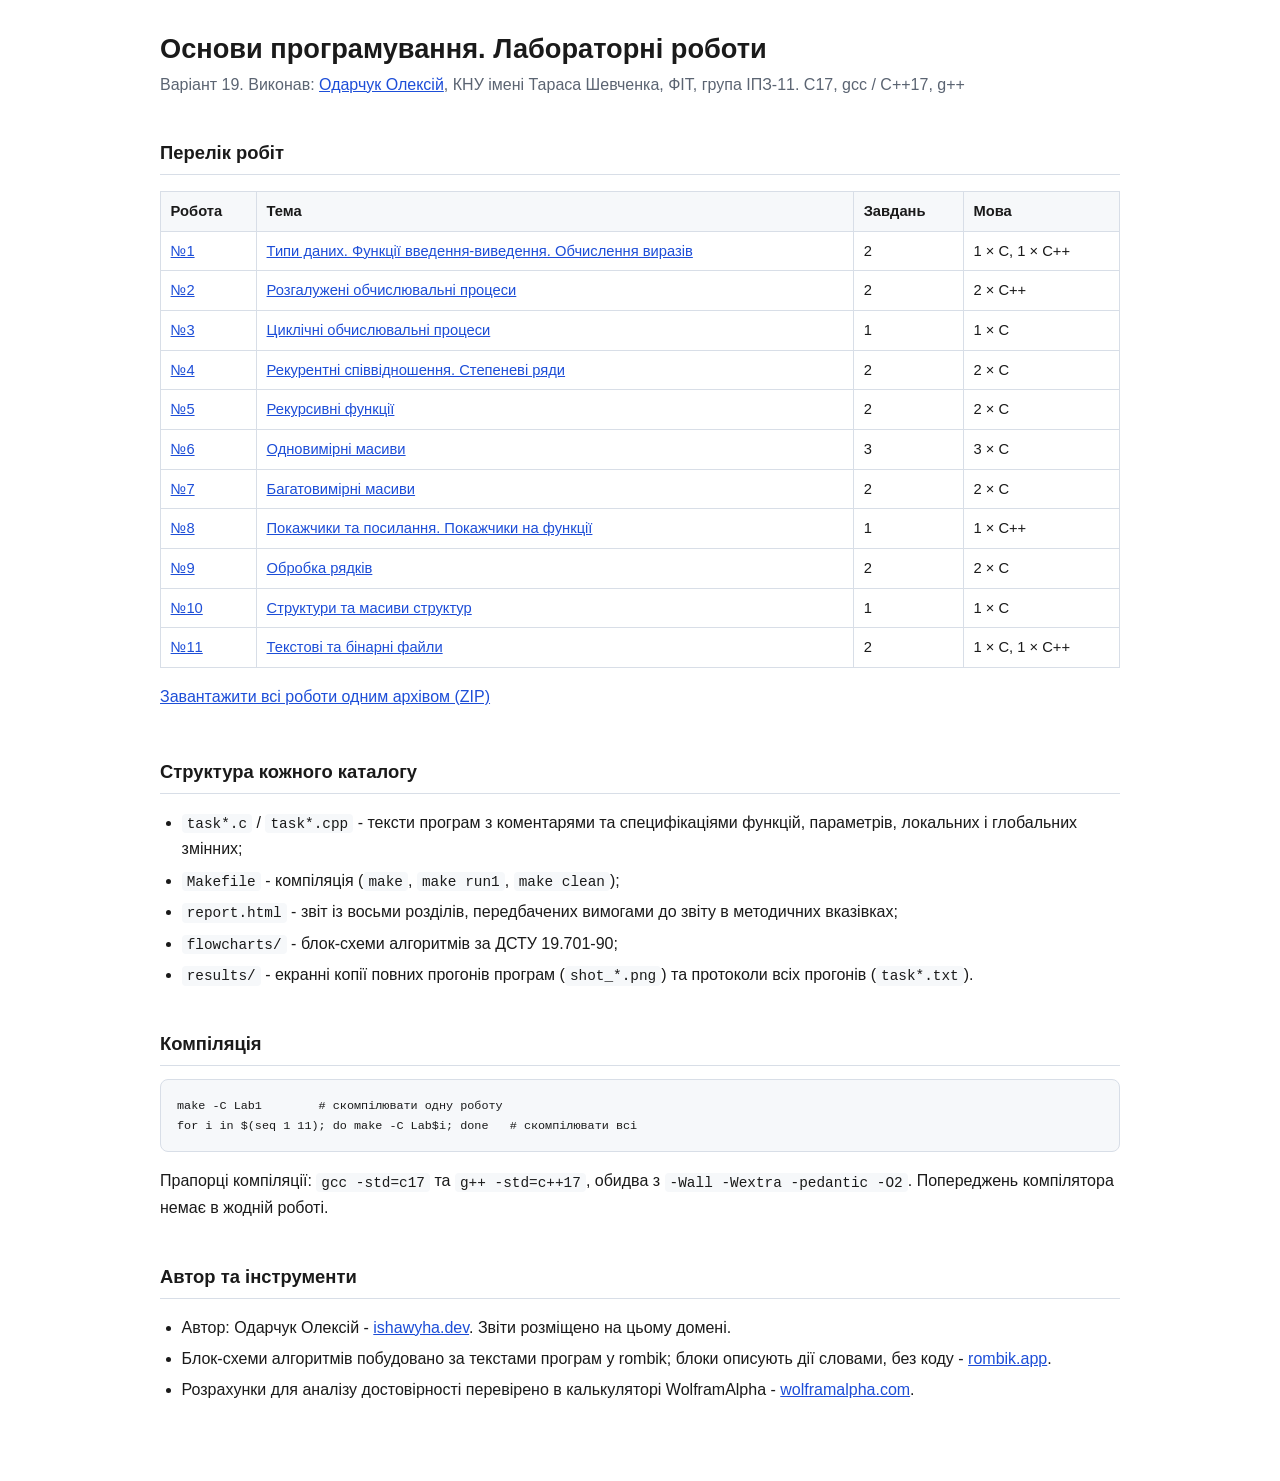
==== commit 5d1171a3: "Без long long і long double; блок-схеми словами з одним початком і кінцем - типи підібрано за реальн" ====
--- a/index.html
+++ b/index.html
@@ -139,8 +139,8 @@
           на цьому домені.
         </li>
         <li>
-          Блок-схеми алгоритмів побудовано з текстів програм за допомогою rombik -
-          <a href="https://rombik.app">rombik.app</a>.
+          Блок-схеми алгоритмів побудовано за текстами програм у rombik; блоки описують дії словами,
+          без коду - <a href="https://rombik.app">rombik.app</a>.
         </li>
         <li>
           Розрахунки для аналізу достовірності перевірено в калькуляторі WolframAlpha -
